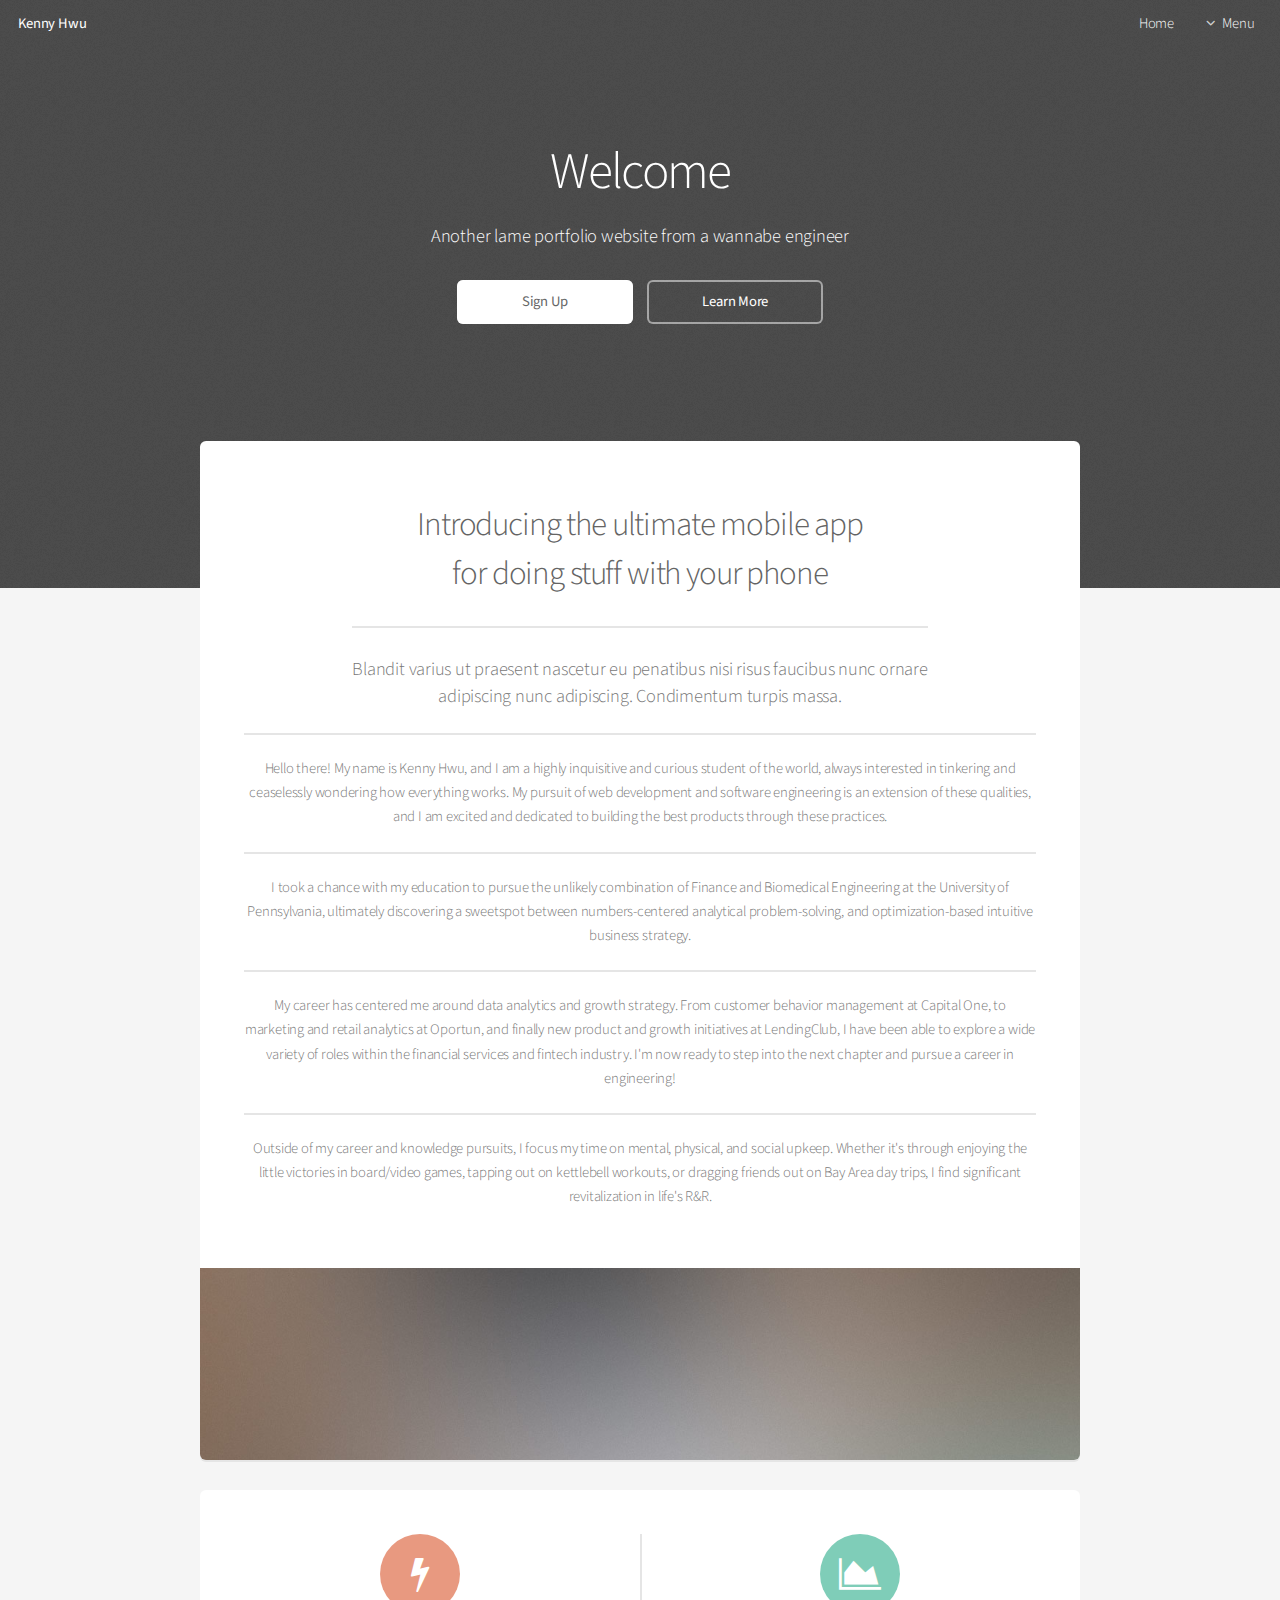
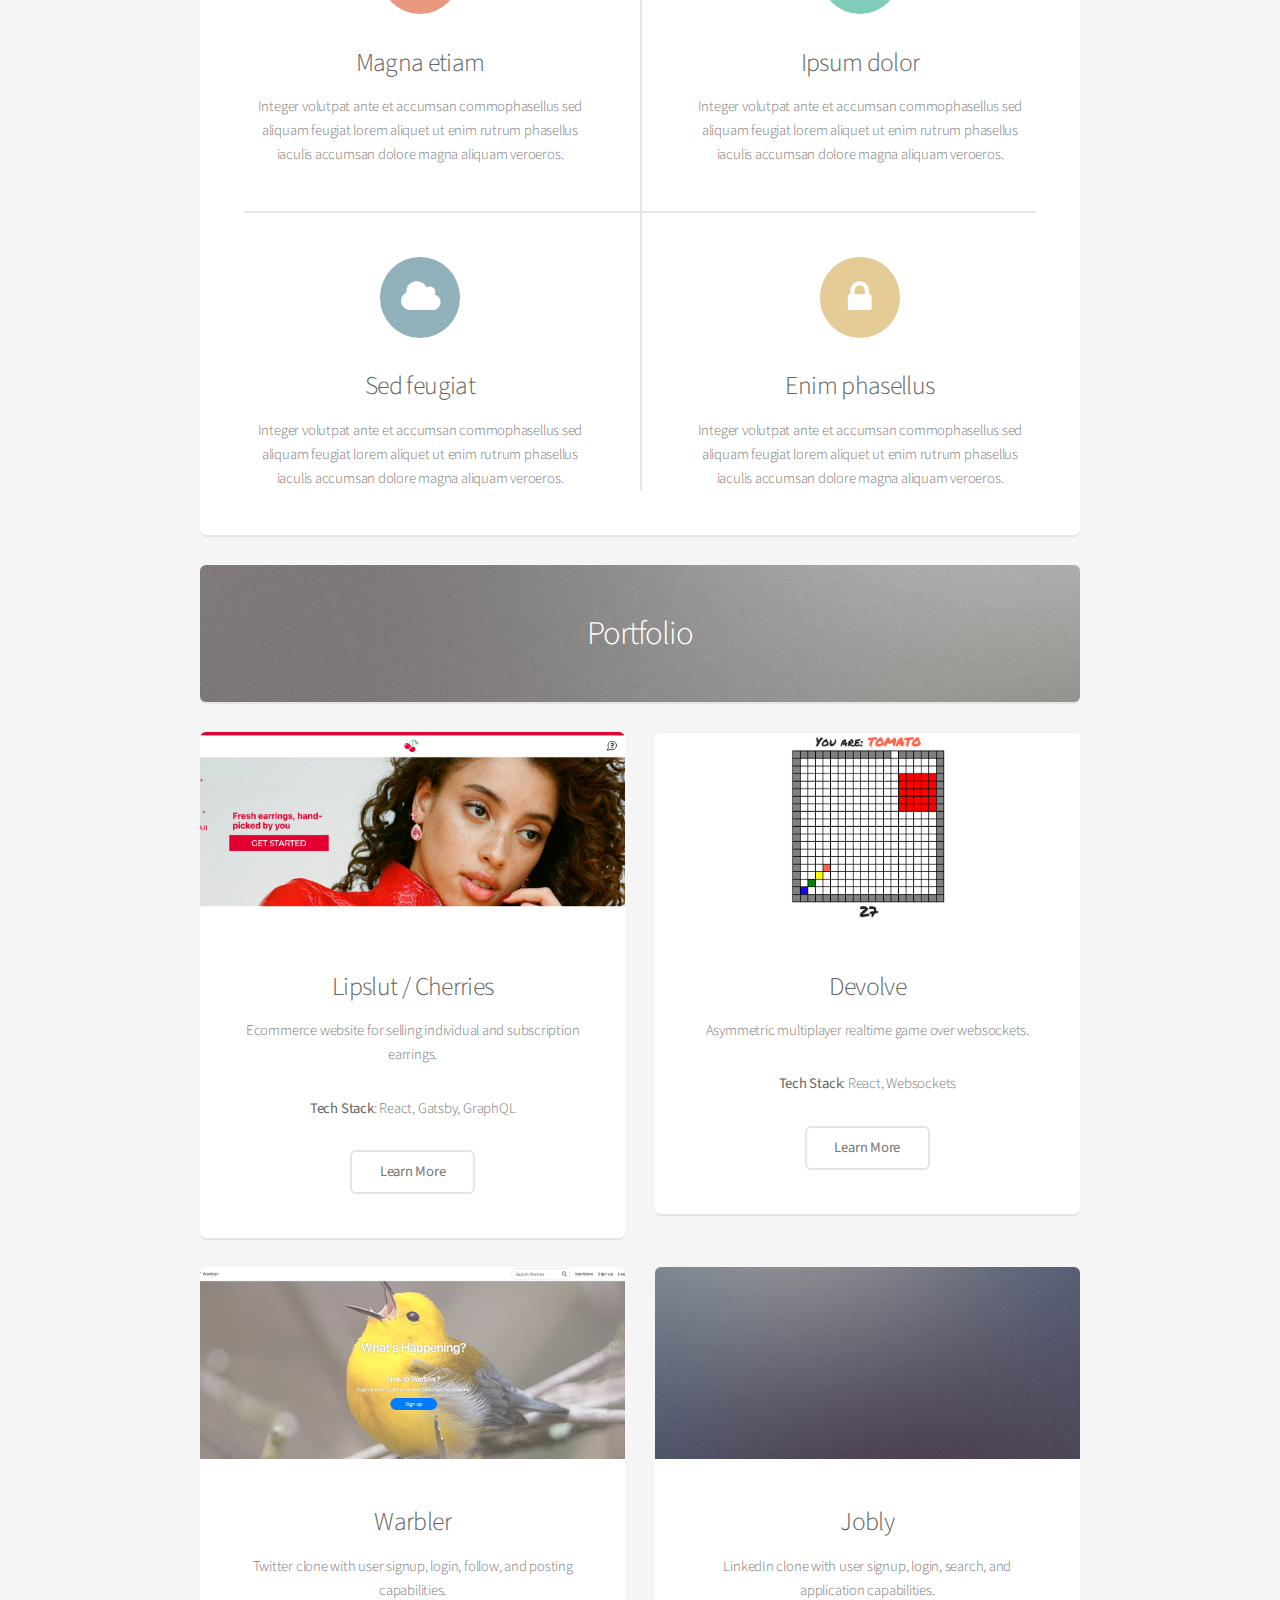
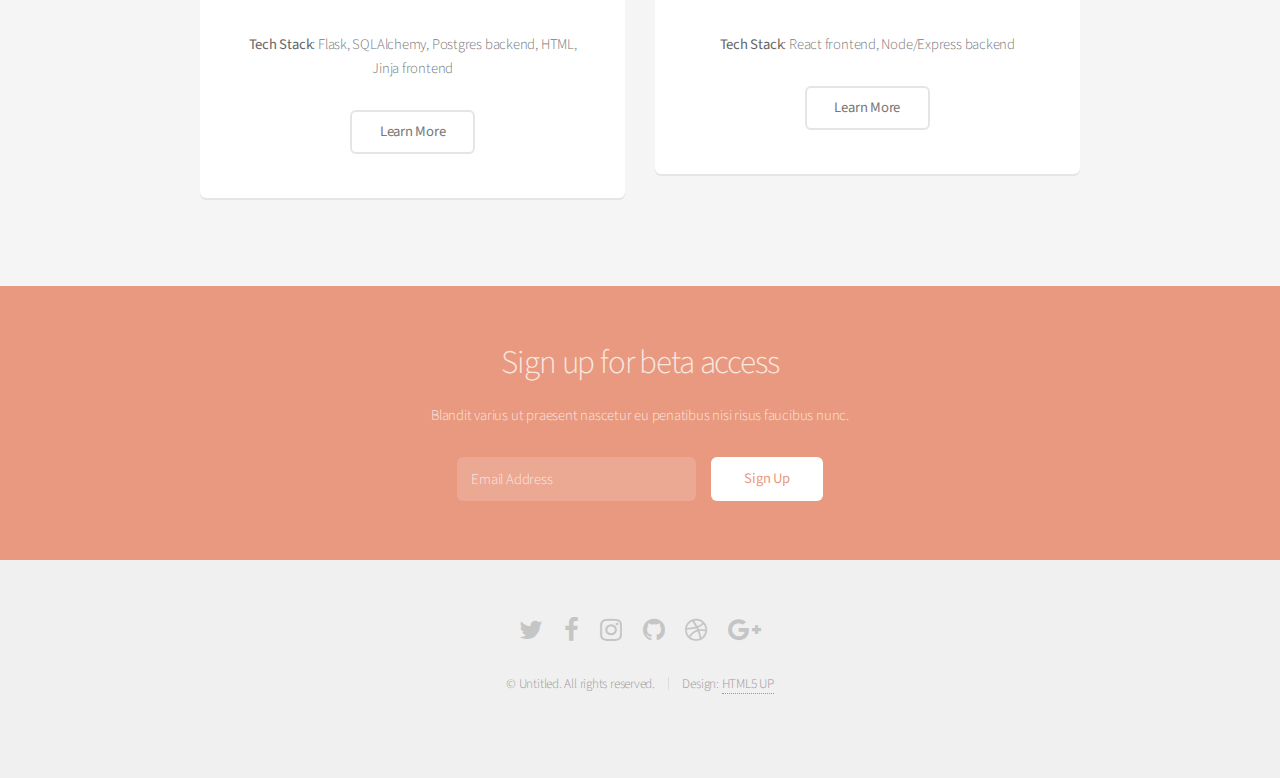
==== index.html @ 56a97ae8 "added front-page portfolio sections" ====
<!DOCTYPE HTML>
<!--
	Alpha by HTML5 UP
	html5up.net | @ajlkn
	Free for personal and commercial use under the CCA 3.0 license (html5up.net/license)
-->
<html>
	<head>
		<title>Kenny Hwu</title>
		<meta charset="utf-8" />
		<meta name="viewport" content="width=device-width, initial-scale=1, user-scalable=no" />
		<link rel="stylesheet" href="assets/css/main.css" />
	</head>
	<body class="landing is-preload">
		<div id="page-wrapper">

			<!-- Header -->
				<header id="header" class="alt">
					<h1><a href="index.html">Kenny Hwu</a> </h1>
					<nav id="nav">
						<ul>
							<li><a href="index.html">Home</a></li>
							<li>
								<a href="#" class="icon fa-angle-down">Menu</a>
								<ul>
									<li><a href="generic.html">Generic</a></li>
									<li><a href="elements.html">Elements</a></li>
									<li>
										<a href="#portfolio">Portfolio +</a>
										<ul>
											<li><a href="cherries.html">Lipslut/Cherries</a></li>
											<li><a href="devolve.html">Devolve</a></li>
											<li><a href="warbler.html">Warbler</a></li>
											<li><a href="jobly.html">Jobly</a></li>
											<li><a href="microblog.html">Microblog</a></li>
										</ul>
									</li>
									<li><a href="contact.html">Contact</a></li>

								</ul>
							</li>
							<!-- <li><a href="#" class="button">Sign Up</a></li> -->
						</ul>
					</nav>
				</header>

			<!-- Banner -->
				<section id="banner">
					<h2>Welcome</h2>
					<!-- <div class="container"><span class="image featured">	<img class="" src="images/kenny_profile.jpg" alt="kenny_profile"></span></div> -->
					<p>Another lame portfolio website from a wannabe engineer</p>
					<ul class="actions special">
						<li><a href="#" class="button primary">Sign Up</a></li>
						<li><a href="#" class="button">Learn More</a></li>
					</ul>
				</section>

			<!-- Main -->
				<section id="main" class="container">

					<section class="box special">
						<header class="major">
							<h2>Introducing the ultimate mobile app
							<br />
							for doing stuff with your phone</h2>
							<p>Blandit varius ut praesent nascetur eu penatibus nisi risus faucibus nunc ornare<br />
							adipiscing nunc adipiscing. Condimentum turpis massa.</p>   
							<p>
								Hello there!  My name is Kenny Hwu, and I am a highly inquisitive and curious student of the world, always interested in tinkering and ceaselessly wondering how everything works.  My pursuit of web development and software engineering is an extension of these qualities, and I am excited and dedicated to building the best products through these practices.
							</p>
							<p>
								I took a chance with my education to pursue the unlikely combination of Finance and Biomedical Engineering at the University of Pennsylvania, ultimately discovering a sweetspot between numbers-centered analytical problem-solving, and optimization-based intuitive business strategy.
							</p>
							<p>
								My career has centered me around data analytics and growth strategy. From customer behavior management at Capital One, to marketing and retail analytics at Oportun, and finally new product and growth initiatives at LendingClub, I have been able to explore a wide variety of roles within the financial services and fintech industry.  I'm now ready to step into the next chapter and pursue a career in engineering!
							</p>
							<p>
								Outside of my career and knowledge pursuits, I focus my time on mental, physical, and social upkeep.  Whether it's through enjoying the little victories in board/video games, tapping out on kettlebell workouts, or dragging friends out on Bay Area day trips, I find significant revitalization in life's R&R.
							</p>
						</header>
						<span class="image featured"><img src="images/pic01.jpg" alt="" /></span>
					</section>

					<section class="box special features">
						<div class="features-row">
							<section>
								<span class="icon major fa-bolt accent2"></span>
								<h3>Magna etiam</h3>
								<p>Integer volutpat ante et accumsan commophasellus sed aliquam feugiat lorem aliquet ut enim rutrum phasellus iaculis accumsan dolore magna aliquam veroeros.</p>
							</section>
							<section>
								<span class="icon major fa-area-chart accent3"></span>
								<h3>Ipsum dolor</h3>
								<p>Integer volutpat ante et accumsan commophasellus sed aliquam feugiat lorem aliquet ut enim rutrum phasellus iaculis accumsan dolore magna aliquam veroeros.</p>
							</section>
						</div>
						<div class="features-row">
							<section>
								<span class="icon major fa-cloud accent4"></span>
								<h3>Sed feugiat</h3>
								<p>Integer volutpat ante et accumsan commophasellus sed aliquam feugiat lorem aliquet ut enim rutrum phasellus iaculis accumsan dolore magna aliquam veroeros.</p>
							</section>
							<section>
								<span class="icon major fa-lock accent5"></span>
								<h3>Enim phasellus</h3>
								<p>Integer volutpat ante et accumsan commophasellus sed aliquam feugiat lorem aliquet ut enim rutrum phasellus iaculis accumsan dolore magna aliquam veroeros.</p>
							</section>
						</div>
					</section>
					<!-- Portfolio -->
					<section id="portfolio" class="box special" ><h2>Portfolio</h2>
							</section>
					<div class="row">
						<div class="col-6 col-12-narrower">

							<section class="box special">
								<span class="image featured"><img src="images/cherries01.png" alt="" /></span>
								<h3>Lipslut / Cherries</h3>
								<p>Ecommerce website for selling individual and subscription earrings.</p>
								<p><b>Tech Stack</b>: React, Gatsby, GraphQL</p>
								<ul class="actions special">
									<li><a href="#" class="button alt">Learn More</a></li>
								</ul>
							</section>

						</div>
						<div class="col-6 col-12-narrower">

							<section class="box special">
								<span class="image featured"><img src="images/devolve01a.png" alt="" /></span>
								<h3>Devolve</h3>
								<p>Asymmetric multiplayer realtime game over websockets.  </p>
								<p><b>Tech Stack</b>: React, Websockets</p>
								<ul class="actions special">
									<li><a href="#" class="button alt">Learn More</a></li>
								</ul>
							</section>

						</div>
					</div>

					<div class="row">
						<div class="col-6 col-12-narrower">

							<section class="box special">
								<span class="image featured"><img src="images/warbler03.png" alt="" /></span>
								<h3>Warbler</h3>
								<p>Twitter clone with user signup, login, follow, and posting capabilities.</p>
								<p><b>Tech Stack</b>: Flask, SQLAlchemy, Postgres backend, HTML, Jinja frontend</p>
								<ul class="actions special">
									<li><a href="#" class="button alt">Learn More</a></li>
								</ul>
							</section>

						</div>
						<div class="col-6 col-12-narrower">

							<section class="box special">
								<span class="image featured"><img src="images/pic03.jpg" alt="" /></span>
								<h3>Jobly</h3>
								<p>LinkedIn clone with user signup, login, search, and application capabilities.</p>
								<p><b>Tech Stack</b>: React frontend, Node/Express backend</p>
								<ul class="actions special">
									<li><a href="#" class="button alt">Learn More</a></li>
								</ul>
							</section>

						</div>
					</div>


				</section>

			<!-- CTA -->
				<section id="cta">

					<h2>Sign up for beta access</h2>
					<p>Blandit varius ut praesent nascetur eu penatibus nisi risus faucibus nunc.</p>

					<form>
						<div class="row gtr-50 gtr-uniform">
							<div class="col-8 col-12-mobilep">
								<input type="email" name="email" id="email" placeholder="Email Address" />
							</div>
							<div class="col-4 col-12-mobilep">
								<input type="submit" value="Sign Up" class="fit" />
							</div>
						</div>
					</form>

				</section>

			<!-- Footer -->
				<footer id="footer">
					<ul class="icons">
						<li><a href="#" class="icon fa-twitter"><span class="label">Twitter</span></a></li>
						<li><a href="#" class="icon fa-facebook"><span class="label">Facebook</span></a></li>
						<li><a href="#" class="icon fa-instagram"><span class="label">Instagram</span></a></li>
						<li><a href="#" class="icon fa-github"><span class="label">Github</span></a></li>
						<li><a href="#" class="icon fa-dribbble"><span class="label">Dribbble</span></a></li>
						<li><a href="#" class="icon fa-google-plus"><span class="label">Google+</span></a></li>
					</ul>
					<ul class="copyright">
						<li>&copy; Untitled. All rights reserved.</li><li>Design: <a href="http://html5up.net">HTML5 UP</a></li>
					</ul>
				</footer>

		</div>

		<!-- Scripts -->
			<script src="assets/js/jquery.min.js"></script>
			<script src="assets/js/jquery.dropotron.min.js"></script>
			<script src="assets/js/jquery.scrollex.min.js"></script>
			<script src="assets/js/browser.min.js"></script>
			<script src="assets/js/breakpoints.min.js"></script>
			<script src="assets/js/util.js"></script>
			<script src="assets/js/main.js"></script>

	</body>
</html>
---- assets/css/main.css ----
@import url('font-awesome.min.css');
@import url('https://fonts.googleapis.com/css?family=Source+Sans+Pro:300,400,300italic,400italic');

/*
	Alpha by HTML5 UP
	html5up.net | @ajlkn
	Free for personal and commercial use under the CCA 3.0 license (html5up.net/license)
*/

/* Reset */

/* Based on meyerweb.com/eric/tools/css/reset (v2.0 | 20110126 | License: public domain) */

html,
body,
div,
span,
applet,
object,
iframe,
h1,
h2,
h3,
h4,
h5,
h6,
p,
blockquote,
pre,
a,
abbr,
acronym,
address,
big,
cite,
code,
del,
dfn,
em,
img,
ins,
kbd,
q,
s,
samp,
small,
strike,
strong,
sub,
sup,
tt,
var,
b,
u,
i,
center,
dl,
dt,
dd,
ol,
ul,
li,
fieldset,
form,
label,
legend,
table,
caption,
tbody,
tfoot,
thead,
tr,
th,
td,
article,
aside,
canvas,
details,
embed,
figure,
figcaption,
footer,
header,
hgroup,
menu,
nav,
output,
ruby,
section,
summary,
time,
mark,
audio,
video {
  margin: 0;
  padding: 0;
  border: 0;
  font-size: 100%;
  font: inherit;
  vertical-align: baseline;
}

article,
aside,
details,
figcaption,
figure,
footer,
header,
hgroup,
menu,
nav,
section {
  display: block;
}

body {
  line-height: 1;
}

ol,
ul {
  list-style: none;
}

blockquote,
q {
  quotes: none;
}

blockquote:before,
blockquote:after,
q:before,
q:after {
  content: '';
  content: none;
}

table {
  border-collapse: collapse;
  border-spacing: 0;
}

body {
  -webkit-text-size-adjust: none;
}

mark {
  background-color: transparent;
  color: inherit;
}

input::-moz-focus-inner {
  border: 0;
  padding: 0;
}

input,
select,
textarea {
  -moz-appearance: none;
  -webkit-appearance: none;
  -ms-appearance: none;
  appearance: none;
}

/* Basic */

@-ms-viewport {
  width: device-width;
}

body {
  -ms-overflow-style: scrollbar;
}

@media screen and (max-width: 480px) {
  html,
  body {
    min-width: 320px;
  }
}

html {
  box-sizing: border-box;
}

*,
*:before,
*:after {
  box-sizing: inherit;
}

body {
  background: #f5f5f5;
}

body,
input,
select,
textarea {
  color: #777;
  font-family: 'Source Sans Pro', sans-serif;
  font-size: 16pt;
  font-weight: 300;
  line-height: 1.65em;
  letter-spacing: -0.015em;
}

a {
  -moz-transition: color 0.2s ease-in-out, border-bottom-color 0.2s ease-in-out;
  -webkit-transition: color 0.2s ease-in-out,
    border-bottom-color 0.2s ease-in-out;
  -ms-transition: color 0.2s ease-in-out, border-bottom-color 0.2s ease-in-out;
  transition: color 0.2s ease-in-out, border-bottom-color 0.2s ease-in-out;
  border-bottom: dotted 1px;
  color: #e89980;
  text-decoration: none;
}

a:hover {
  border-bottom-color: transparent;
}

strong,
b {
  color: #646464;
  font-weight: 400;
}

em,
i {
  font-style: italic;
}

p {
  margin: 0 0 2em 0;
}

h1,
h2,
h3,
h4,
h5,
h6 {
  color: #646464;
  font-weight: 300;
  line-height: 1em;
  margin: 0 0 0.5em 0;
}

h1 a,
h2 a,
h3 a,
h4 a,
h5 a,
h6 a {
  color: inherit;
  text-decoration: none;
}

h2 {
  font-size: 2.25em;
  line-height: 1.5em;
  letter-spacing: -0.035em;
}

h3 {
  font-size: 1.75em;
  line-height: 1.5em;
  letter-spacing: -0.025em;
}

h4 {
  font-size: 1.1em;
  line-height: 1.5em;
  letter-spacing: 0;
}

h5 {
  font-size: 0.9em;
  line-height: 1.5em;
  letter-spacing: 0;
}

h6 {
  font-size: 0.7em;
  line-height: 1.5em;
  letter-spacing: 0;
}

sub {
  font-size: 0.8em;
  position: relative;
  top: 0.5em;
}

sup {
  font-size: 0.8em;
  position: relative;
  top: -0.5em;
}

hr {
  border: 0;
  border-bottom: solid 2px #e5e5e5;
  margin: 2em 0;
}

hr.major {
  margin: 3em 0;
}

blockquote {
  border-left: solid 4px #e5e5e5;
  font-style: italic;
  margin: 0 0 2em 0;
  padding: 0.5em 0 0.5em 2em;
}

pre {
  -webkit-overflow-scrolling: touch;
  background: #f8f8f8;
  border-radius: 6px;
  border: solid 1px #e5e5e5;
  font-family: monospace;
  font-size: 0.9em;
  line-height: 1.75em;
  margin: 0 0 2em 0;
  overflow-x: auto;
  padding: 1em 1.5em;
}

code {
  background: #f8f8f8;
  border-radius: 6px;
  border: solid 1px #e5e5e5;
  font-family: monospace;
  font-size: 0.9em;
  margin: 0 0.25em;
  padding: 0.25em 0.65em;
}

.align-left {
  text-align: left;
}

.align-center {
  text-align: center;
}

.align-right {
  text-align: right;
}

/* Row */

.row {
  display: flex;
  flex-wrap: wrap;
  box-sizing: border-box;
  align-items: stretch;
}

.row > * {
  box-sizing: border-box;
}

.row.gtr-uniform > * > :last-child {
  margin-bottom: 0;
}

.row.aln-left {
  justify-content: flex-start;
}

.row.aln-center {
  justify-content: center;
}

.row.aln-right {
  justify-content: flex-end;
}

.row.aln-top {
  align-items: flex-start;
}

.row.aln-middle {
  align-items: center;
}

.row.aln-bottom {
  align-items: flex-end;
}

.row > .imp {
  order: -1;
}

.row > .col-1 {
  width: 8.3333333333%;
}

.row > .off-1 {
  margin-left: 8.3333333333%;
}

.row > .col-2 {
  width: 16.6666666667%;
}

.row > .off-2 {
  margin-left: 16.6666666667%;
}

.row > .col-3 {
  width: 25%;
}

.row > .off-3 {
  margin-left: 25%;
}

.row > .col-4 {
  width: 33.3333333333%;
}

.row > .off-4 {
  margin-left: 33.3333333333%;
}

.row > .col-5 {
  width: 41.6666666667%;
}

.row > .off-5 {
  margin-left: 41.6666666667%;
}

.row > .col-6 {
  width: 50%;
}

.row > .off-6 {
  margin-left: 50%;
}

.row > .col-7 {
  width: 58.3333333333%;
}

.row > .off-7 {
  margin-left: 58.3333333333%;
}

.row > .col-8 {
  width: 66.6666666667%;
}

.row > .off-8 {
  margin-left: 66.6666666667%;
}

.row > .col-9 {
  width: 75%;
}

.row > .off-9 {
  margin-left: 75%;
}

.row > .col-10 {
  width: 83.3333333333%;
}

.row > .off-10 {
  margin-left: 83.3333333333%;
}

.row > .col-11 {
  width: 91.6666666667%;
}

.row > .off-11 {
  margin-left: 91.6666666667%;
}

.row > .col-12 {
  width: 100%;
}

.row > .off-12 {
  margin-left: 100%;
}

.row.gtr-0 {
  margin-top: 0;
  margin-left: 0em;
}

.row.gtr-0 > * {
  padding: 0 0 0 0em;
}

.row.gtr-0.gtr-uniform {
  margin-top: 0em;
}

.row.gtr-0.gtr-uniform > * {
  padding-top: 0em;
}

.row.gtr-25 {
  margin-top: 0;
  margin-left: -0.5em;
}

.row.gtr-25 > * {
  padding: 0 0 0 0.5em;
}

.row.gtr-25.gtr-uniform {
  margin-top: -0.5em;
}

.row.gtr-25.gtr-uniform > * {
  padding-top: 0.5em;
}

.row.gtr-50 {
  margin-top: 0;
  margin-left: -1em;
}

.row.gtr-50 > * {
  padding: 0 0 0 1em;
}

.row.gtr-50.gtr-uniform {
  margin-top: -1em;
}

.row.gtr-50.gtr-uniform > * {
  padding-top: 1em;
}

.row {
  margin-top: 0;
  margin-left: -2em;
}

.row > * {
  padding: 0 0 0 2em;
}

.row.gtr-uniform {
  margin-top: -2em;
}

.row.gtr-uniform > * {
  padding-top: 2em;
}

.row.gtr-150 {
  margin-top: 0;
  margin-left: -3em;
}

.row.gtr-150 > * {
  padding: 0 0 0 3em;
}

.row.gtr-150.gtr-uniform {
  margin-top: -3em;
}

.row.gtr-150.gtr-uniform > * {
  padding-top: 3em;
}

.row.gtr-200 {
  margin-top: 0;
  margin-left: -4em;
}

.row.gtr-200 > * {
  padding: 0 0 0 4em;
}

.row.gtr-200.gtr-uniform {
  margin-top: -4em;
}

.row.gtr-200.gtr-uniform > * {
  padding-top: 4em;
}

@media screen and (max-width: 1680px) {
  .row {
    display: flex;
    flex-wrap: wrap;
    box-sizing: border-box;
    align-items: stretch;
  }

  .row > * {
    box-sizing: border-box;
  }

  .row.gtr-uniform > * > :last-child {
    margin-bottom: 0;
  }

  .row.aln-left {
    justify-content: flex-start;
  }

  .row.aln-center {
    justify-content: center;
  }

  .row.aln-right {
    justify-content: flex-end;
  }

  .row.aln-top {
    align-items: flex-start;
  }

  .row.aln-middle {
    align-items: center;
  }

  .row.aln-bottom {
    align-items: flex-end;
  }

  .row > .imp-wide {
    order: -1;
  }

  .row > .col-1-wide {
    width: 8.3333333333%;
  }

  .row > .off-1-wide {
    margin-left: 8.3333333333%;
  }

  .row > .col-2-wide {
    width: 16.6666666667%;
  }

  .row > .off-2-wide {
    margin-left: 16.6666666667%;
  }

  .row > .col-3-wide {
    width: 25%;
  }

  .row > .off-3-wide {
    margin-left: 25%;
  }

  .row > .col-4-wide {
    width: 33.3333333333%;
  }

  .row > .off-4-wide {
    margin-left: 33.3333333333%;
  }

  .row > .col-5-wide {
    width: 41.6666666667%;
  }

  .row > .off-5-wide {
    margin-left: 41.6666666667%;
  }

  .row > .col-6-wide {
    width: 50%;
  }

  .row > .off-6-wide {
    margin-left: 50%;
  }

  .row > .col-7-wide {
    width: 58.3333333333%;
  }

  .row > .off-7-wide {
    margin-left: 58.3333333333%;
  }

  .row > .col-8-wide {
    width: 66.6666666667%;
  }

  .row > .off-8-wide {
    margin-left: 66.6666666667%;
  }

  .row > .col-9-wide {
    width: 75%;
  }

  .row > .off-9-wide {
    margin-left: 75%;
  }

  .row > .col-10-wide {
    width: 83.3333333333%;
  }

  .row > .off-10-wide {
    margin-left: 83.3333333333%;
  }

  .row > .col-11-wide {
    width: 91.6666666667%;
  }

  .row > .off-11-wide {
    margin-left: 91.6666666667%;
  }

  .row > .col-12-wide {
    width: 100%;
  }

  .row > .off-12-wide {
    margin-left: 100%;
  }

  .row.gtr-0 {
    margin-top: 0;
    margin-left: 0em;
  }

  .row.gtr-0 > * {
    padding: 0 0 0 0em;
  }

  .row.gtr-0.gtr-uniform {
    margin-top: 0em;
  }

  .row.gtr-0.gtr-uniform > * {
    padding-top: 0em;
  }

  .row.gtr-25 {
    margin-top: 0;
    margin-left: -0.5em;
  }

  .row.gtr-25 > * {
    padding: 0 0 0 0.5em;
  }

  .row.gtr-25.gtr-uniform {
    margin-top: -0.5em;
  }

  .row.gtr-25.gtr-uniform > * {
    padding-top: 0.5em;
  }

  .row.gtr-50 {
    margin-top: 0;
    margin-left: -1em;
  }

  .row.gtr-50 > * {
    padding: 0 0 0 1em;
  }

  .row.gtr-50.gtr-uniform {
    margin-top: -1em;
  }

  .row.gtr-50.gtr-uniform > * {
    padding-top: 1em;
  }

  .row {
    margin-top: 0;
    margin-left: -2em;
  }

  .row > * {
    padding: 0 0 0 2em;
  }

  .row.gtr-uniform {
    margin-top: -2em;
  }

  .row.gtr-uniform > * {
    padding-top: 2em;
  }

  .row.gtr-150 {
    margin-top: 0;
    margin-left: -3em;
  }

  .row.gtr-150 > * {
    padding: 0 0 0 3em;
  }

  .row.gtr-150.gtr-uniform {
    margin-top: -3em;
  }

  .row.gtr-150.gtr-uniform > * {
    padding-top: 3em;
  }

  .row.gtr-200 {
    margin-top: 0;
    margin-left: -4em;
  }

  .row.gtr-200 > * {
    padding: 0 0 0 4em;
  }

  .row.gtr-200.gtr-uniform {
    margin-top: -4em;
  }

  .row.gtr-200.gtr-uniform > * {
    padding-top: 4em;
  }
}

@media screen and (max-width: 1280px) {
  .row {
    display: flex;
    flex-wrap: wrap;
    box-sizing: border-box;
    align-items: stretch;
  }

  .row > * {
    box-sizing: border-box;
  }

  .row.gtr-uniform > * > :last-child {
    margin-bottom: 0;
  }

  .row.aln-left {
    justify-content: flex-start;
  }

  .row.aln-center {
    justify-content: center;
  }

  .row.aln-right {
    justify-content: flex-end;
  }

  .row.aln-top {
    align-items: flex-start;
  }

  .row.aln-middle {
    align-items: center;
  }

  .row.aln-bottom {
    align-items: flex-end;
  }

  .row > .imp-normal {
    order: -1;
  }

  .row > .col-1-normal {
    width: 8.3333333333%;
  }

  .row > .off-1-normal {
    margin-left: 8.3333333333%;
  }

  .row > .col-2-normal {
    width: 16.6666666667%;
  }

  .row > .off-2-normal {
    margin-left: 16.6666666667%;
  }

  .row > .col-3-normal {
    width: 25%;
  }

  .row > .off-3-normal {
    margin-left: 25%;
  }

  .row > .col-4-normal {
    width: 33.3333333333%;
  }

  .row > .off-4-normal {
    margin-left: 33.3333333333%;
  }

  .row > .col-5-normal {
    width: 41.6666666667%;
  }

  .row > .off-5-normal {
    margin-left: 41.6666666667%;
  }

  .row > .col-6-normal {
    width: 50%;
  }

  .row > .off-6-normal {
    margin-left: 50%;
  }

  .row > .col-7-normal {
    width: 58.3333333333%;
  }

  .row > .off-7-normal {
    margin-left: 58.3333333333%;
  }

  .row > .col-8-normal {
    width: 66.6666666667%;
  }

  .row > .off-8-normal {
    margin-left: 66.6666666667%;
  }

  .row > .col-9-normal {
    width: 75%;
  }

  .row > .off-9-normal {
    margin-left: 75%;
  }

  .row > .col-10-normal {
    width: 83.3333333333%;
  }

  .row > .off-10-normal {
    margin-left: 83.3333333333%;
  }

  .row > .col-11-normal {
    width: 91.6666666667%;
  }

  .row > .off-11-normal {
    margin-left: 91.6666666667%;
  }

  .row > .col-12-normal {
    width: 100%;
  }

  .row > .off-12-normal {
    margin-left: 100%;
  }

  .row.gtr-0 {
    margin-top: 0;
    margin-left: 0em;
  }

  .row.gtr-0 > * {
    padding: 0 0 0 0em;
  }

  .row.gtr-0.gtr-uniform {
    margin-top: 0em;
  }

  .row.gtr-0.gtr-uniform > * {
    padding-top: 0em;
  }

  .row.gtr-25 {
    margin-top: 0;
    margin-left: -0.5em;
  }

  .row.gtr-25 > * {
    padding: 0 0 0 0.5em;
  }

  .row.gtr-25.gtr-uniform {
    margin-top: -0.5em;
  }

  .row.gtr-25.gtr-uniform > * {
    padding-top: 0.5em;
  }

  .row.gtr-50 {
    margin-top: 0;
    margin-left: -1em;
  }

  .row.gtr-50 > * {
    padding: 0 0 0 1em;
  }

  .row.gtr-50.gtr-uniform {
    margin-top: -1em;
  }

  .row.gtr-50.gtr-uniform > * {
    padding-top: 1em;
  }

  .row {
    margin-top: 0;
    margin-left: -2em;
  }

  .row > * {
    padding: 0 0 0 2em;
  }

  .row.gtr-uniform {
    margin-top: -2em;
  }

  .row.gtr-uniform > * {
    padding-top: 2em;
  }

  .row.gtr-150 {
    margin-top: 0;
    margin-left: -3em;
  }

  .row.gtr-150 > * {
    padding: 0 0 0 3em;
  }

  .row.gtr-150.gtr-uniform {
    margin-top: -3em;
  }

  .row.gtr-150.gtr-uniform > * {
    padding-top: 3em;
  }

  .row.gtr-200 {
    margin-top: 0;
    margin-left: -4em;
  }

  .row.gtr-200 > * {
    padding: 0 0 0 4em;
  }

  .row.gtr-200.gtr-uniform {
    margin-top: -4em;
  }

  .row.gtr-200.gtr-uniform > * {
    padding-top: 4em;
  }
}

@media screen and (max-width: 980px) {
  .row {
    display: flex;
    flex-wrap: wrap;
    box-sizing: border-box;
    align-items: stretch;
  }

  .row > * {
    box-sizing: border-box;
  }

  .row.gtr-uniform > * > :last-child {
    margin-bottom: 0;
  }

  .row.aln-left {
    justify-content: flex-start;
  }

  .row.aln-center {
    justify-content: center;
  }

  .row.aln-right {
    justify-content: flex-end;
  }

  .row.aln-top {
    align-items: flex-start;
  }

  .row.aln-middle {
    align-items: center;
  }

  .row.aln-bottom {
    align-items: flex-end;
  }

  .row > .imp-narrow {
    order: -1;
  }

  .row > .col-1-narrow {
    width: 8.3333333333%;
  }

  .row > .off-1-narrow {
    margin-left: 8.3333333333%;
  }

  .row > .col-2-narrow {
    width: 16.6666666667%;
  }

  .row > .off-2-narrow {
    margin-left: 16.6666666667%;
  }

  .row > .col-3-narrow {
    width: 25%;
  }

  .row > .off-3-narrow {
    margin-left: 25%;
  }

  .row > .col-4-narrow {
    width: 33.3333333333%;
  }

  .row > .off-4-narrow {
    margin-left: 33.3333333333%;
  }

  .row > .col-5-narrow {
    width: 41.6666666667%;
  }

  .row > .off-5-narrow {
    margin-left: 41.6666666667%;
  }

  .row > .col-6-narrow {
    width: 50%;
  }

  .row > .off-6-narrow {
    margin-left: 50%;
  }

  .row > .col-7-narrow {
    width: 58.3333333333%;
  }

  .row > .off-7-narrow {
    margin-left: 58.3333333333%;
  }

  .row > .col-8-narrow {
    width: 66.6666666667%;
  }

  .row > .off-8-narrow {
    margin-left: 66.6666666667%;
  }

  .row > .col-9-narrow {
    width: 75%;
  }

  .row > .off-9-narrow {
    margin-left: 75%;
  }

  .row > .col-10-narrow {
    width: 83.3333333333%;
  }

  .row > .off-10-narrow {
    margin-left: 83.3333333333%;
  }

  .row > .col-11-narrow {
    width: 91.6666666667%;
  }

  .row > .off-11-narrow {
    margin-left: 91.6666666667%;
  }

  .row > .col-12-narrow {
    width: 100%;
  }

  .row > .off-12-narrow {
    margin-left: 100%;
  }

  .row.gtr-0 {
    margin-top: 0;
    margin-left: 0em;
  }

  .row.gtr-0 > * {
    padding: 0 0 0 0em;
  }

  .row.gtr-0.gtr-uniform {
    margin-top: 0em;
  }

  .row.gtr-0.gtr-uniform > * {
    padding-top: 0em;
  }

  .row.gtr-25 {
    margin-top: 0;
    margin-left: -0.5em;
  }

  .row.gtr-25 > * {
    padding: 0 0 0 0.5em;
  }

  .row.gtr-25.gtr-uniform {
    margin-top: -0.5em;
  }

  .row.gtr-25.gtr-uniform > * {
    padding-top: 0.5em;
  }

  .row.gtr-50 {
    margin-top: 0;
    margin-left: -1em;
  }

  .row.gtr-50 > * {
    padding: 0 0 0 1em;
  }

  .row.gtr-50.gtr-uniform {
    margin-top: -1em;
  }

  .row.gtr-50.gtr-uniform > * {
    padding-top: 1em;
  }

  .row {
    margin-top: 0;
    margin-left: -2em;
  }

  .row > * {
    padding: 0 0 0 2em;
  }

  .row.gtr-uniform {
    margin-top: -2em;
  }

  .row.gtr-uniform > * {
    padding-top: 2em;
  }

  .row.gtr-150 {
    margin-top: 0;
    margin-left: -3em;
  }

  .row.gtr-150 > * {
    padding: 0 0 0 3em;
  }

  .row.gtr-150.gtr-uniform {
    margin-top: -3em;
  }

  .row.gtr-150.gtr-uniform > * {
    padding-top: 3em;
  }

  .row.gtr-200 {
    margin-top: 0;
    margin-left: -4em;
  }

  .row.gtr-200 > * {
    padding: 0 0 0 4em;
  }

  .row.gtr-200.gtr-uniform {
    margin-top: -4em;
  }

  .row.gtr-200.gtr-uniform > * {
    padding-top: 4em;
  }
}

@media screen and (max-width: 840px) {
  .row {
    display: flex;
    flex-wrap: wrap;
    box-sizing: border-box;
    align-items: stretch;
  }

  .row > * {
    box-sizing: border-box;
  }

  .row.gtr-uniform > * > :last-child {
    margin-bottom: 0;
  }

  .row.aln-left {
    justify-content: flex-start;
  }

  .row.aln-center {
    justify-content: center;
  }

  .row.aln-right {
    justify-content: flex-end;
  }

  .row.aln-top {
    align-items: flex-start;
  }

  .row.aln-middle {
    align-items: center;
  }

  .row.aln-bottom {
    align-items: flex-end;
  }

  .row > .imp-narrower {
    order: -1;
  }

  .row > .col-1-narrower {
    width: 8.3333333333%;
  }

  .row > .off-1-narrower {
    margin-left: 8.3333333333%;
  }

  .row > .col-2-narrower {
    width: 16.6666666667%;
  }

  .row > .off-2-narrower {
    margin-left: 16.6666666667%;
  }

  .row > .col-3-narrower {
    width: 25%;
  }

  .row > .off-3-narrower {
    margin-left: 25%;
  }

  .row > .col-4-narrower {
    width: 33.3333333333%;
  }

  .row > .off-4-narrower {
    margin-left: 33.3333333333%;
  }

  .row > .col-5-narrower {
    width: 41.6666666667%;
  }

  .row > .off-5-narrower {
    margin-left: 41.6666666667%;
  }

  .row > .col-6-narrower {
    width: 50%;
  }

  .row > .off-6-narrower {
    margin-left: 50%;
  }

  .row > .col-7-narrower {
    width: 58.3333333333%;
  }

  .row > .off-7-narrower {
    margin-left: 58.3333333333%;
  }

  .row > .col-8-narrower {
    width: 66.6666666667%;
  }

  .row > .off-8-narrower {
    margin-left: 66.6666666667%;
  }

  .row > .col-9-narrower {
    width: 75%;
  }

  .row > .off-9-narrower {
    margin-left: 75%;
  }

  .row > .col-10-narrower {
    width: 83.3333333333%;
  }

  .row > .off-10-narrower {
    margin-left: 83.3333333333%;
  }

  .row > .col-11-narrower {
    width: 91.6666666667%;
  }

  .row > .off-11-narrower {
    margin-left: 91.6666666667%;
  }

  .row > .col-12-narrower {
    width: 100%;
  }

  .row > .off-12-narrower {
    margin-left: 100%;
  }

  .row.gtr-0 {
    margin-top: 0;
    margin-left: 0em;
  }

  .row.gtr-0 > * {
    padding: 0 0 0 0em;
  }

  .row.gtr-0.gtr-uniform {
    margin-top: 0em;
  }

  .row.gtr-0.gtr-uniform > * {
    padding-top: 0em;
  }

  .row.gtr-25 {
    margin-top: 0;
    margin-left: -0.5em;
  }

  .row.gtr-25 > * {
    padding: 0 0 0 0.5em;
  }

  .row.gtr-25.gtr-uniform {
    margin-top: -0.5em;
  }

  .row.gtr-25.gtr-uniform > * {
    padding-top: 0.5em;
  }

  .row.gtr-50 {
    margin-top: 0;
    margin-left: -1em;
  }

  .row.gtr-50 > * {
    padding: 0 0 0 1em;
  }

  .row.gtr-50.gtr-uniform {
    margin-top: -1em;
  }

  .row.gtr-50.gtr-uniform > * {
    padding-top: 1em;
  }

  .row {
    margin-top: 0;
    margin-left: -2em;
  }

  .row > * {
    padding: 0 0 0 2em;
  }

  .row.gtr-uniform {
    margin-top: -2em;
  }

  .row.gtr-uniform > * {
    padding-top: 2em;
  }

  .row.gtr-150 {
    margin-top: 0;
    margin-left: -3em;
  }

  .row.gtr-150 > * {
    padding: 0 0 0 3em;
  }

  .row.gtr-150.gtr-uniform {
    margin-top: -3em;
  }

  .row.gtr-150.gtr-uniform > * {
    padding-top: 3em;
  }

  .row.gtr-200 {
    margin-top: 0;
    margin-left: -4em;
  }

  .row.gtr-200 > * {
    padding: 0 0 0 4em;
  }

  .row.gtr-200.gtr-uniform {
    margin-top: -4em;
  }

  .row.gtr-200.gtr-uniform > * {
    padding-top: 4em;
  }
}

@media screen and (max-width: 736px) {
  .row {
    display: flex;
    flex-wrap: wrap;
    box-sizing: border-box;
    align-items: stretch;
  }

  .row > * {
    box-sizing: border-box;
  }

  .row.gtr-uniform > * > :last-child {
    margin-bottom: 0;
  }

  .row.aln-left {
    justify-content: flex-start;
  }

  .row.aln-center {
    justify-content: center;
  }

  .row.aln-right {
    justify-content: flex-end;
  }

  .row.aln-top {
    align-items: flex-start;
  }

  .row.aln-middle {
    align-items: center;
  }

  .row.aln-bottom {
    align-items: flex-end;
  }

  .row > .imp-mobile {
    order: -1;
  }

  .row > .col-1-mobile {
    width: 8.3333333333%;
  }

  .row > .off-1-mobile {
    margin-left: 8.3333333333%;
  }

  .row > .col-2-mobile {
    width: 16.6666666667%;
  }

  .row > .off-2-mobile {
    margin-left: 16.6666666667%;
  }

  .row > .col-3-mobile {
    width: 25%;
  }

  .row > .off-3-mobile {
    margin-left: 25%;
  }

  .row > .col-4-mobile {
    width: 33.3333333333%;
  }

  .row > .off-4-mobile {
    margin-left: 33.3333333333%;
  }

  .row > .col-5-mobile {
    width: 41.6666666667%;
  }

  .row > .off-5-mobile {
    margin-left: 41.6666666667%;
  }

  .row > .col-6-mobile {
    width: 50%;
  }

  .row > .off-6-mobile {
    margin-left: 50%;
  }

  .row > .col-7-mobile {
    width: 58.3333333333%;
  }

  .row > .off-7-mobile {
    margin-left: 58.3333333333%;
  }

  .row > .col-8-mobile {
    width: 66.6666666667%;
  }

  .row > .off-8-mobile {
    margin-left: 66.6666666667%;
  }

  .row > .col-9-mobile {
    width: 75%;
  }

  .row > .off-9-mobile {
    margin-left: 75%;
  }

  .row > .col-10-mobile {
    width: 83.3333333333%;
  }

  .row > .off-10-mobile {
    margin-left: 83.3333333333%;
  }

  .row > .col-11-mobile {
    width: 91.6666666667%;
  }

  .row > .off-11-mobile {
    margin-left: 91.6666666667%;
  }

  .row > .col-12-mobile {
    width: 100%;
  }

  .row > .off-12-mobile {
    margin-left: 100%;
  }

  .row.gtr-0 {
    margin-top: 0;
    margin-left: 0em;
  }

  .row.gtr-0 > * {
    padding: 0 0 0 0em;
  }

  .row.gtr-0.gtr-uniform {
    margin-top: 0em;
  }

  .row.gtr-0.gtr-uniform > * {
    padding-top: 0em;
  }

  .row.gtr-25 {
    margin-top: 0;
    margin-left: -0.5em;
  }

  .row.gtr-25 > * {
    padding: 0 0 0 0.5em;
  }

  .row.gtr-25.gtr-uniform {
    margin-top: -0.5em;
  }

  .row.gtr-25.gtr-uniform > * {
    padding-top: 0.5em;
  }

  .row.gtr-50 {
    margin-top: 0;
    margin-left: -1em;
  }

  .row.gtr-50 > * {
    padding: 0 0 0 1em;
  }

  .row.gtr-50.gtr-uniform {
    margin-top: -1em;
  }

  .row.gtr-50.gtr-uniform > * {
    padding-top: 1em;
  }

  .row {
    margin-top: 0;
    margin-left: -2em;
  }

  .row > * {
    padding: 0 0 0 2em;
  }

  .row.gtr-uniform {
    margin-top: -2em;
  }

  .row.gtr-uniform > * {
    padding-top: 2em;
  }

  .row.gtr-150 {
    margin-top: 0;
    margin-left: -3em;
  }

  .row.gtr-150 > * {
    padding: 0 0 0 3em;
  }

  .row.gtr-150.gtr-uniform {
    margin-top: -3em;
  }

  .row.gtr-150.gtr-uniform > * {
    padding-top: 3em;
  }

  .row.gtr-200 {
    margin-top: 0;
    margin-left: -4em;
  }

  .row.gtr-200 > * {
    padding: 0 0 0 4em;
  }

  .row.gtr-200.gtr-uniform {
    margin-top: -4em;
  }

  .row.gtr-200.gtr-uniform > * {
    padding-top: 4em;
  }
}

@media screen and (max-width: 480px) {
  .row {
    display: flex;
    flex-wrap: wrap;
    box-sizing: border-box;
    align-items: stretch;
  }

  .row > * {
    box-sizing: border-box;
  }

  .row.gtr-uniform > * > :last-child {
    margin-bottom: 0;
  }

  .row.aln-left {
    justify-content: flex-start;
  }

  .row.aln-center {
    justify-content: center;
  }

  .row.aln-right {
    justify-content: flex-end;
  }

  .row.aln-top {
    align-items: flex-start;
  }

  .row.aln-middle {
    align-items: center;
  }

  .row.aln-bottom {
    align-items: flex-end;
  }

  .row > .imp-mobilep {
    order: -1;
  }

  .row > .col-1-mobilep {
    width: 8.3333333333%;
  }

  .row > .off-1-mobilep {
    margin-left: 8.3333333333%;
  }

  .row > .col-2-mobilep {
    width: 16.6666666667%;
  }

  .row > .off-2-mobilep {
    margin-left: 16.6666666667%;
  }

  .row > .col-3-mobilep {
    width: 25%;
  }

  .row > .off-3-mobilep {
    margin-left: 25%;
  }

  .row > .col-4-mobilep {
    width: 33.3333333333%;
  }

  .row > .off-4-mobilep {
    margin-left: 33.3333333333%;
  }

  .row > .col-5-mobilep {
    width: 41.6666666667%;
  }

  .row > .off-5-mobilep {
    margin-left: 41.6666666667%;
  }

  .row > .col-6-mobilep {
    width: 50%;
  }

  .row > .off-6-mobilep {
    margin-left: 50%;
  }

  .row > .col-7-mobilep {
    width: 58.3333333333%;
  }

  .row > .off-7-mobilep {
    margin-left: 58.3333333333%;
  }

  .row > .col-8-mobilep {
    width: 66.6666666667%;
  }

  .row > .off-8-mobilep {
    margin-left: 66.6666666667%;
  }

  .row > .col-9-mobilep {
    width: 75%;
  }

  .row > .off-9-mobilep {
    margin-left: 75%;
  }

  .row > .col-10-mobilep {
    width: 83.3333333333%;
  }

  .row > .off-10-mobilep {
    margin-left: 83.3333333333%;
  }

  .row > .col-11-mobilep {
    width: 91.6666666667%;
  }

  .row > .off-11-mobilep {
    margin-left: 91.6666666667%;
  }

  .row > .col-12-mobilep {
    width: 100%;
  }

  .row > .off-12-mobilep {
    margin-left: 100%;
  }

  .row.gtr-0 {
    margin-top: 0;
    margin-left: 0em;
  }

  .row.gtr-0 > * {
    padding: 0 0 0 0em;
  }

  .row.gtr-0.gtr-uniform {
    margin-top: 0em;
  }

  .row.gtr-0.gtr-uniform > * {
    padding-top: 0em;
  }

  .row.gtr-25 {
    margin-top: 0;
    margin-left: -0.5em;
  }

  .row.gtr-25 > * {
    padding: 0 0 0 0.5em;
  }

  .row.gtr-25.gtr-uniform {
    margin-top: -0.5em;
  }

  .row.gtr-25.gtr-uniform > * {
    padding-top: 0.5em;
  }

  .row.gtr-50 {
    margin-top: 0;
    margin-left: -1em;
  }

  .row.gtr-50 > * {
    padding: 0 0 0 1em;
  }

  .row.gtr-50.gtr-uniform {
    margin-top: -1em;
  }

  .row.gtr-50.gtr-uniform > * {
    padding-top: 1em;
  }

  .row {
    margin-top: 0;
    margin-left: -2em;
  }

  .row > * {
    padding: 0 0 0 2em;
  }

  .row.gtr-uniform {
    margin-top: -2em;
  }

  .row.gtr-uniform > * {
    padding-top: 2em;
  }

  .row.gtr-150 {
    margin-top: 0;
    margin-left: -3em;
  }

  .row.gtr-150 > * {
    padding: 0 0 0 3em;
  }

  .row.gtr-150.gtr-uniform {
    margin-top: -3em;
  }

  .row.gtr-150.gtr-uniform > * {
    padding-top: 3em;
  }

  .row.gtr-200 {
    margin-top: 0;
    margin-left: -4em;
  }

  .row.gtr-200 > * {
    padding: 0 0 0 4em;
  }

  .row.gtr-200.gtr-uniform {
    margin-top: -4em;
  }

  .row.gtr-200.gtr-uniform > * {
    padding-top: 4em;
  }
}

/* Container */

.container {
  margin: 0 auto;
  max-width: calc(100% - 5em);
  width: 60em;
}

.container.xsmall {
  width: 15em;
}

.container.small {
  width: 30em;
}

.container.medium {
  width: 45em;
}

.container.large {
  width: 75em;
}

.container.xlarge {
  width: 90em;
}

.container.max {
  width: 100%;
}

@media screen and (max-width: 840px) {
  .container {
    width: 100% !important;
  }
}

@media screen and (max-width: 736px) {
  .container {
    max-width: 100%;
  }
}

/* Section/Article */

section.special,
article.special {
  text-align: center;
}

/* Portfolio */

section#portfolio {
  background-image: url('../../images/pic02.jpg');
  background-size: 100%;
}

section#portfolio h2 {
  color: white;
}

header p {
  color: #999;
  position: relative;
  margin: 0 0 1.5em 0;
  font-style: italic;
}

header h2 + p {
  font-size: 1.25em;
  margin-top: -1em;
  line-height: 1.5em;
}

header h3 + p {
  font-size: 1.1em;
  margin-top: -0.85em;
  line-height: 1.5em;
}

header h4 + p,
header h5 + p,
header h6 + p {
  font-size: 0.8em;
  margin-top: -0.5em;
  line-height: 1.5em;
}

header.major {
  padding: 1em 0;
  text-align: center;
}

header.major h2 {
  margin: 0;
}

header.major p {
  display: inline-block;
  border-top: solid 2px #e5e5e5;
  color: #777;
  margin: 1.5em 0 0 0;
  padding: 1.5em 0 0 0;
  font-style: normal;
}

/* Form */

form {
  margin: 0 0 2em 0;
}

label {
  color: #646464;
  display: block;
  font-size: 0.9em;
  font-weight: 300;
  margin: 0 0 1em 0;
}

input[type='text'],
input[type='password'],
input[type='email'],
select,
textarea {
  -moz-appearance: none;
  -webkit-appearance: none;
  -ms-appearance: none;
  appearance: none;
  background-color: #f8f8f8;
  border-radius: 6px;
  border: solid 1px #e5e5e5;
  color: inherit;
  display: block;
  outline: 0;
  padding: 0 1em;
  text-decoration: none;
  width: 100%;
}

input[type='text']:invalid,
input[type='password']:invalid,
input[type='email']:invalid,
select:invalid,
textarea:invalid {
  box-shadow: none;
}

input[type='text']:focus,
input[type='password']:focus,
input[type='email']:focus,
select:focus,
textarea:focus {
  border-color: #e89980;
  box-shadow: 0 0 0 2px #e89980;
}

select {
  background-image: url("data:image/svg+xml;charset=utf8,%3Csvg xmlns='http://www.w3.org/2000/svg' width='40' height='40' preserveAspectRatio='none' viewBox='0 0 40 40'%3E%3Cpath d='M9.4,12.3l10.4,10.4l10.4-10.4c0.2-0.2,0.5-0.4,0.9-0.4c0.3,0,0.6,0.1,0.9,0.4l3.3,3.3c0.2,0.2,0.4,0.5,0.4,0.9 c0,0.4-0.1,0.6-0.4,0.9L20.7,31.9c-0.2,0.2-0.5,0.4-0.9,0.4c-0.3,0-0.6-0.1-0.9-0.4L4.3,17.3c-0.2-0.2-0.4-0.5-0.4-0.9 c0-0.4,0.1-0.6,0.4-0.9l3.3-3.3c0.2-0.2,0.5-0.4,0.9-0.4S9.1,12.1,9.4,12.3z' fill='%23e5e5e5' /%3E%3C/svg%3E");
  background-size: 1.25em;
  background-repeat: no-repeat;
  background-position: calc(100% - 1em) center;
  height: 3em;
  padding-right: 3em;
  text-overflow: ellipsis;
}

select option {
  color: #777;
  background-color: #f5f5f5;
}

select:focus::-ms-value {
  background-color: transparent;
}

select::-ms-expand {
  display: none;
}

input[type='text'],
input[type='password'],
input[type='email'],
select {
  height: 3em;
}

textarea {
  padding: 0.75em 1em;
}

input[type='checkbox'],
input[type='radio'] {
  -moz-appearance: none;
  -webkit-appearance: none;
  -ms-appearance: none;
  appearance: none;
  display: block;
  float: left;
  margin-right: -2em;
  opacity: 0;
  width: 1em;
  z-index: -1;
}

input[type='checkbox'] + label,
input[type='radio'] + label {
  text-decoration: none;
  color: #777;
  cursor: pointer;
  display: inline-block;
  font-size: 1em;
  font-weight: 300;
  padding-left: 2.55em;
  padding-right: 0.75em;
  position: relative;
}

input[type='checkbox'] + label:before,
input[type='radio'] + label:before {
  -moz-osx-font-smoothing: grayscale;
  -webkit-font-smoothing: antialiased;
  font-family: FontAwesome;
  font-style: normal;
  font-weight: normal;
  text-transform: none !important;
}

input[type='checkbox'] + label:before,
input[type='radio'] + label:before {
  background: #f8f8f8;
  border-radius: 6px;
  border: solid 1px #e5e5e5;
  content: '';
  display: inline-block;
  height: 1.8em;
  left: 0;
  line-height: 1.725em;
  position: absolute;
  text-align: center;
  top: 0;
  width: 1.8em;
}

input[type='checkbox']:checked + label:before,
input[type='radio']:checked + label:before {
  background: #666;
  border-color: #666;
  color: #ffffff;
  content: '\f00c';
}

input[type='checkbox']:focus + label:before,
input[type='radio']:focus + label:before {
  border-color: #e89980;
  box-shadow: 0 0 0 1px #e89980;
}

input[type='checkbox'] + label:before {
  border-radius: 6px;
}

input[type='radio'] + label:before {
  border-radius: 100%;
}

::-webkit-input-placeholder {
  color: #999 !important;
  opacity: 1;
}

:-moz-placeholder {
  color: #999 !important;
  opacity: 1;
}

::-moz-placeholder {
  color: #999 !important;
  opacity: 1;
}

:-ms-input-placeholder {
  color: #999 !important;
  opacity: 1;
}

/* Box */

.box {
  background: #fff;
  border-radius: 6px;
  box-shadow: 0 2px 0 0 #e5e5e5;
  margin: 0 0 2em 0;
  padding: 3em;
}

.box > :last-child {
  margin-bottom: 0;
}

.box.alt {
  background: none !important;
  border-radius: 0 !important;
  box-shadow: none !important;
  margin: 0 0 2em 0;
  padding: 0 !important;
}

.box.features .features-row {
  border-top: solid 2px #e5e5e5;
  position: relative;
}

.box.features .features-row:after {
  clear: both;
  content: '';
  display: block;
}

.box.features .features-row section {
  float: left;
  padding: 3em;
  width: 50%;
}

.box.features .features-row section :last-child {
  margin-bottom: 0;
}

.box.features .features-row section:nth-child(2n) {
  padding-right: 0;
}

.box.features .features-row section:nth-child(2n):before {
  background: #e5e5e5;
  content: '';
  display: block;
  height: 100%;
  margin-left: -3em;
  position: absolute;
  top: 0;
  width: 2px;
}

.box.features .features-row section:nth-child(2n-1) {
  padding-left: 0;
}

.box.features .features-row:first-child {
  border-top: 0;
}

.box.features .features-row:first-child section {
  padding-top: 0;
}

.box.features .features-row:last-child {
  padding-bottom: 0;
}

.box.features .features-row:last-child section {
  padding-bottom: 0;
}

.box.special {
  text-align: center;
}

.box .image.featured {
  border-radius: 0;
  display: block;
  margin: 3em 0 3em -3em;
  position: relative;
  width: calc(100% + 6em);
  text-align: center;
}

.box .image.featured img {
  border-radius: 0;
  display: block;
  width: 100%;
  height: 12rem;
  object-fit: cover;
}

.box .image.featured:first-child {
  border-radius: 6px 6px 0 0;
  margin-bottom: 3em;
  margin-top: -3em;
}

.box .image.featured:first-child img {
  border-radius: 6px 6px 0 0;
}

.box .image.featured:last-child {
  border-radius: 0 0 6px 6px;
  margin-bottom: -3em;
  margin-top: 3em;
}

.box .image.featured:last-child img {
  border-radius: 0 0 6px 6px;
}

/* Icon */

.icon {
  text-decoration: none;
  border-bottom: none;
  position: relative;
}

.icon:before {
  -moz-osx-font-smoothing: grayscale;
  -webkit-font-smoothing: antialiased;
  font-family: FontAwesome;
  font-style: normal;
  font-weight: normal;
  text-transform: none !important;
}

.icon > .label {
  display: none;
}

.icon.major {
  background: #666;
  border-radius: 100%;
  color: #ffffff;
  cursor: default;
  display: inline-block;
  height: 5.5em;
  line-height: 5.5em;
  margin: 0 0 2em 0;
  width: 5.5em;
}

.icon.major:before {
  font-size: 2.5em;
}

.icon.major.accent1 {
  background: #666;
  color: #ffffff;
}

.icon.major.accent2 {
  background: #e89980;
  color: #ffffff;
}

.icon.major.accent3 {
  background: #7fcdb8;
  color: #ffffff;
}

.icon.major.accent4 {
  background: #90b0ba;
  color: #ffffff;
}

.icon.major.accent5 {
  background: #e5cb95;
  color: #ffffff;
}

/* Image */

.image {
  border-radius: 6px;
  border: 0;
  display: inline-block;
  position: relative;
}

.image img {
  border-radius: 6px;
  display: block;
}

.image.left {
  float: left;
  padding: 0 1.5em 1em 0;
  top: 0.25em;
}

.image.right {
  float: right;
  padding: 0 0 1em 1.5em;
  top: 0.25em;
}

.image.fit {
  display: block;
  margin: 0 0 2em 0;
  width: 100%;
}

.image.fit img {
  display: block;
  width: 100%;
}

/* List */

ol {
  list-style: decimal;
  margin: 0 0 2em 0;
  padding-left: 1.25em;
}

ol li {
  padding-left: 0.25em;
}

ul {
  list-style: disc;
  margin: 0 0 2em 0;
  padding-left: 1em;
}

ul li {
  padding-left: 0.5em;
}

ul.alt {
  list-style: none;
  padding-left: 0;
}

ul.alt li {
  border-top: solid 1px #e5e5e5;
  padding: 0.5em 0;
}

ul.alt li:first-child {
  border-top: 0;
  padding-top: 0;
}

ul.icons {
  cursor: default;
  list-style: none;
  padding-left: 0;
}

ul.icons li {
  display: inline-block;
  padding: 0 1.25em 0 0;
}

ul.icons li:last-child {
  padding-right: 0;
}

ul.icons li .icon {
  color: inherit;
}

ul.icons li .icon:before {
  font-size: 1.75em;
}

dl {
  margin: 0 0 2em 0;
}

/* Actions */

ul.actions {
  display: -moz-flex;
  display: -webkit-flex;
  display: -ms-flex;
  display: flex;
  cursor: default;
  list-style: none;
  margin-left: -1em;
  padding-left: 0;
}

ul.actions li {
  padding: 0 0 0 1em;
  vertical-align: middle;
}

ul.actions.special {
  -moz-justify-content: center;
  -webkit-justify-content: center;
  -ms-justify-content: center;
  justify-content: center;
  width: 100%;
  margin-left: 0;
}

ul.actions.special li:first-child {
  padding-left: 0;
}

ul.actions.stacked {
  -moz-flex-direction: column;
  -webkit-flex-direction: column;
  -ms-flex-direction: column;
  flex-direction: column;
  margin-left: 0;
}

ul.actions.stacked li {
  padding: 1.3em 0 0 0;
}

ul.actions.stacked li:first-child {
  padding-top: 0;
}

ul.actions.fit {
  width: calc(100% + 1em);
}

ul.actions.fit li {
  -moz-flex-grow: 1;
  -webkit-flex-grow: 1;
  -ms-flex-grow: 1;
  flex-grow: 1;
  -moz-flex-shrink: 1;
  -webkit-flex-shrink: 1;
  -ms-flex-shrink: 1;
  flex-shrink: 1;
  width: 100%;
}

ul.actions.fit li > * {
  width: 100%;
}

ul.actions.fit.stacked {
  width: 100%;
}

@media screen and (max-width: 480px) {
  ul.actions:not(.fixed) {
    -moz-flex-direction: column;
    -webkit-flex-direction: column;
    -ms-flex-direction: column;
    flex-direction: column;
    margin-left: 0;
    width: 100% !important;
  }

  ul.actions:not(.fixed) li {
    -moz-flex-grow: 1;
    -webkit-flex-grow: 1;
    -ms-flex-grow: 1;
    flex-grow: 1;
    -moz-flex-shrink: 1;
    -webkit-flex-shrink: 1;
    -ms-flex-shrink: 1;
    flex-shrink: 1;
    padding: 1em 0 0 0;
    text-align: center;
    width: 100%;
  }

  ul.actions:not(.fixed) li > * {
    width: 100%;
  }

  ul.actions:not(.fixed) li:first-child {
    padding-top: 0;
  }

  ul.actions:not(.fixed) li input[type='submit'],
  ul.actions:not(.fixed) li input[type='reset'],
  ul.actions:not(.fixed) li input[type='button'],
  ul.actions:not(.fixed) li button,
  ul.actions:not(.fixed) li .button {
    width: 100%;
  }

  ul.actions:not(.fixed) li input[type='submit'].icon:before,
  ul.actions:not(.fixed) li input[type='reset'].icon:before,
  ul.actions:not(.fixed) li input[type='button'].icon:before,
  ul.actions:not(.fixed) li button.icon:before,
  ul.actions:not(.fixed) li .button.icon:before {
    margin-left: -0.5em;
  }
}

/* Table */

.table-wrapper {
  -webkit-overflow-scrolling: touch;
  overflow-x: auto;
}

table {
  margin: 0 0 2em 0;
  width: 100%;
}

table tbody tr {
  border: solid 1px #e5e5e5;
  border-left: 0;
  border-right: 0;
}

table tbody tr:nth-child(2n + 1) {
  background-color: #f8f8f8;
}

table td {
  padding: 0.75em 0.75em;
}

table th {
  color: #646464;
  font-size: 0.9em;
  font-weight: 300;
  padding: 0 0.75em 0.75em 0.75em;
  text-align: left;
}

table thead {
  border-bottom: solid 2px #e5e5e5;
}

table tfoot {
  border-top: solid 2px #e5e5e5;
}

table.alt {
  border-collapse: separate;
}

table.alt tbody tr td {
  border: solid 1px #e5e5e5;
  border-left-width: 0;
  border-top-width: 0;
}

table.alt tbody tr td:first-child {
  border-left-width: 1px;
}

table.alt tbody tr:first-child td {
  border-top-width: 1px;
}

table.alt thead {
  border-bottom: 0;
}

table.alt tfoot {
  border-top: 0;
}

/* Button */

input[type='submit'],
input[type='reset'],
input[type='button'],
.button {
  -moz-appearance: none;
  -webkit-appearance: none;
  -ms-appearance: none;
  appearance: none;
  -moz-transition: background-color 0.2s ease-in-out, color 0.2s ease-in-out;
  -webkit-transition: background-color 0.2s ease-in-out, color 0.2s ease-in-out;
  -ms-transition: background-color 0.2s ease-in-out, color 0.2s ease-in-out;
  transition: background-color 0.2s ease-in-out, color 0.2s ease-in-out;
  background-color: #666;
  border-radius: 6px;
  border: 0;
  color: #ffffff;
  cursor: pointer;
  display: inline-block;
  font-weight: 400;
  height: 3em;
  line-height: 3em;
  padding: 0 2em;
  text-align: center;
  text-decoration: none;
  white-space: nowrap;
}

input[type='submit']:hover,
input[type='reset']:hover,
input[type='button']:hover,
.button:hover {
  background-color: #737373;
}

input[type='submit']:active,
input[type='reset']:active,
input[type='button']:active,
.button:active {
  background-color: #595959;
}

input[type='submit'].icon,
input[type='reset'].icon,
input[type='button'].icon,
.button.icon {
  padding-left: 1.35em;
}

input[type='submit'].icon:before,
input[type='reset'].icon:before,
input[type='button'].icon:before,
.button.icon:before {
  margin-right: 0.5em;
}

input[type='submit'].fit,
input[type='reset'].fit,
input[type='button'].fit,
.button.fit {
  width: 100%;
}

input[type='submit'].small,
input[type='reset'].small,
input[type='button'].small,
.button.small {
  font-size: 0.8em;
  height: 2.7em;
  line-height: 2.7em;
}

input[type='submit'].large,
input[type='reset'].large,
input[type='button'].large,
.button.large {
  font-size: 1.25em;
  height: 2.7em;
  line-height: 2.7em;
}

input[type='submit'].alt,
input[type='reset'].alt,
input[type='button'].alt,
.button.alt {
  background-color: transparent;
  box-shadow: inset 0 0 0 2px #e5e5e5;
  color: #777;
}

input[type='submit'].alt:hover,
input[type='reset'].alt:hover,
input[type='button'].alt:hover,
.button.alt:hover {
  background-color: #f8f8f8;
}

input[type='submit'].alt:active,
input[type='reset'].alt:active,
input[type='button'].alt:active,
.button.alt:active {
  background-color: #f0f0f0;
}

input[type='submit'].alt.icon:before,
input[type='reset'].alt.icon:before,
input[type='button'].alt.icon:before,
.button.alt.icon:before {
  color: #999;
}

input[type='submit'].primary,
input[type='reset'].primary,
input[type='button'].primary,
.button.primary {
  background-color: #e89980;
  color: #ffffff !important;
}

input[type='submit'].primary:hover,
input[type='reset'].primary:hover,
input[type='button'].primary:hover,
.button.primary:hover {
  background-color: #ecaa96;
}

input[type='submit'].primary:active,
input[type='reset'].primary:active,
input[type='button'].primary:active,
.button.primary:active {
  background-color: #e4886a;
}

input[type='submit'].disabled,
input[type='submit']:disabled,
input[type='reset'].disabled,
input[type='reset']:disabled,
input[type='button'].disabled,
input[type='button']:disabled,
.button.disabled,
.button:disabled {
  background-color: #777 !important;
  box-shadow: inset 0 -0.15em 0 0 rgba(0, 0, 0, 0.15);
  color: #f5f5f5 !important;
  cursor: default;
  opacity: 0.25;
}

/* Header */

#page-wrapper {
  padding-top: 3em;
}

body.landing #page-wrapper {
  padding-top: 0;
}

@-moz-keyframes reveal-header {
  0% {
    top: -5em;
  }

  100% {
    top: 0;
  }
}

@-webkit-keyframes reveal-header {
  0% {
    top: -5em;
  }

  100% {
    top: 0;
  }
}

@-ms-keyframes reveal-header {
  0% {
    top: -5em;
  }

  100% {
    top: 0;
  }
}

@keyframes reveal-header {
  0% {
    top: -5em;
  }

  100% {
    top: 0;
  }
}

#header {
  background: #444;
  color: #bbb;
  cursor: default;
  height: 3.25em;
  left: 0;
  line-height: 3.25em;
  position: fixed;
  top: 0;
  width: 100%;
  z-index: 10000;
}

#header h1 {
  color: inherit;
  height: inherit;
  left: 1.25em;
  line-height: inherit;
  margin: 0;
  padding: 0;
  position: absolute;
  top: 0;
}

#header h1 a {
  color: #fff;
  font-weight: 400;
  border: 0;
}

#header nav {
  height: inherit;
  line-height: inherit;
  position: absolute;
  right: 0.75em;
  top: 0;
  vertical-align: middle;
}

#header nav > ul {
  list-style: none;
  margin: 0;
  padding-left: 0;
}

#header nav > ul > li {
  display: inline-block;
  padding-left: 0;
}

#header nav > ul > li > ul {
  display: none;
}

#header nav > ul > li a {
  display: inline-block;
  height: 2em;
  line-height: 1.95em;
  padding: 0 1em;
  border-radius: 6px;
}

#header nav > ul > li a:not(.button) {
  color: #fff;
  display: inline-block;
  text-decoration: none;
  border: 0;
}

#header nav > ul > li a:not(.button).icon:before {
  color: #999;
  margin-right: 0.5em;
}

#header nav > ul > li:first-child {
  margin-left: 0;
}

#header nav > ul > li.active a:not(.button) {
  background-color: rgba(153, 153, 153, 0.25);
}

#header nav > ul > li .button {
  margin: 0 0 0 0.5em;
  position: relative;
}

#header input[type='submit'],
#header input[type='reset'],
#header input[type='button'],
#header .button {
  background-color: transparent;
  box-shadow: inset 0 0 0 2px #999;
  color: #fff;
}

#header input[type='submit']:hover,
#header input[type='reset']:hover,
#header input[type='button']:hover,
#header .button:hover {
  background-color: rgba(153, 153, 153, 0.25);
}

#header input[type='submit']:active,
#header input[type='reset']:active,
#header input[type='button']:active,
#header .button:active {
  background-color: rgba(153, 153, 153, 0.5);
}

#header .container {
  position: relative;
}

#header .container h1 {
  left: 0;
}

#header .container nav {
  right: 0;
}

#header.reveal {
  -moz-animation: reveal-header 0.5s;
  -webkit-animation: reveal-header 0.5s;
  -ms-animation: reveal-header 0.5s;
  animation: reveal-header 0.5s;
}

#header.alt {
  -moz-animation: none;
  -webkit-animation: none;
  -ms-animation: none;
  animation: none;
  background: none;
  color: rgba(255, 255, 255, 0.75);
  position: absolute;
}

#header.alt nav > ul > li a:not(.button).icon:before {
  color: rgba(255, 255, 255, 0.75);
}

#header.alt nav > ul > li.active a:not(.button) {
  background-color: rgba(255, 255, 255, 0.2);
}

#header.alt input[type='submit'],
#header.alt input[type='reset'],
#header.alt input[type='button'],
#header.alt .button {
  box-shadow: inset 0 0 0 2px rgba(255, 255, 255, 0.5);
}

#header.alt input[type='submit']:hover,
#header.alt input[type='reset']:hover,
#header.alt input[type='button']:hover,
#header.alt .button:hover {
  background-color: rgba(255, 255, 255, 0.1);
}

#header.alt input[type='submit']:active,
#header.alt input[type='reset']:active,
#header.alt input[type='button']:active,
#header.alt .button:active {
  background-color: rgba(255, 255, 255, 0.2);
}

.dropotron {
  background: #fff;
  border-radius: 6px;
  box-shadow: 0 2px 0 0 rgba(0, 0, 0, 0.065), inset 0 -1px 0 0 #fff,
    inset 0 0 0 1px rgba(229, 229, 229, 0.5);
  list-style: none;
  margin: calc(-0.5em + 1px) 0 0 1px;
  padding: 0.5em 0;
  width: 11em;
}

.dropotron li {
  padding: 0;
}

.dropotron li a,
.dropotron li span {
  -moz-transition: none;
  -webkit-transition: none;
  -ms-transition: none;
  transition: none;
  border: 0;
  border-top: solid 1px #f2f2f2;
  color: inherit;
  display: block;
  padding: 0.15em 1em;
}

.dropotron li:first-child > a,
.dropotron li:first-child > span {
  border-top: 0;
}

.dropotron li.active > a,
.dropotron li.active > span,
.dropotron li:hover > a,
.dropotron li:hover > span {
  background: #e89980;
  color: #ffffff;
}

.dropotron.level-0 {
  font-size: 0.9em;
  margin: 1em 0 0 0;
}

.dropotron.level-0:before {
  -moz-transform: rotate(45deg);
  -webkit-transform: rotate(45deg);
  -ms-transform: rotate(45deg);
  transform: rotate(45deg);
  background: #fff;
  border: solid 1px rgba(229, 229, 229, 0.5);
  border-bottom: 0;
  border-right: 0;
  box-shadow: -0.25em -0.125em 0.125em 0 rgba(0, 0, 0, 0.015);
  content: '';
  display: block;
  height: 0.75em;
  position: absolute;
  right: 1.25em;
  top: -0.375em;
  width: 0.75em;
  z-index: 0;
}

/* Banner */

#banner {
  background-attachment: scroll, fixed;
  background-color: #666;
  background-image: url('images/overlay_copy.png'),
    url('../../images/sf_sailing_01.jpg');
  /* opacity: 1; */
  background-position: top left, center center;
  background-repeat: repeat, no-repeat;
  background-size: auto, cover;
  color: #fff;
  padding: 12em 0 20em 0;
  text-align: center;
}

#banner :last-child {
  margin-bottom: 0;
}

#banner h2,
#banner h3,
#banner h4,
#banner h5,
#banner h6 {
  color: #fff;
}

#banner h2 {
  font-size: 3.5em;
  line-height: 1em;
  margin: 0 0 0.5em 0;
  padding: 0;
}

#banner p {
  font-size: 1.25em;
  margin-bottom: 1.75em;
}

#banner input[type='submit'],
#banner input[type='reset'],
#banner input[type='button'],
#banner .button {
  background-color: transparent;
  box-shadow: inset 0 0 0 2px rgba(255, 255, 255, 0.5);
  color: #fff;
  min-width: 12em;
}

#banner input[type='submit']:hover,
#banner input[type='reset']:hover,
#banner input[type='button']:hover,
#banner .button:hover {
  background-color: rgba(255, 255, 255, 0.1);
}

#banner input[type='submit']:active,
#banner input[type='reset']:active,
#banner input[type='button']:active,
#banner .button:active {
  background-color: rgba(255, 255, 255, 0.2);
}

#banner input[type='submit'].primary,
#banner input[type='reset'].primary,
#banner input[type='button'].primary,
#banner .button.primary {
  background: #fff;
  color: #666 !important;
}

/* Main */

#main {
  padding: 4em 0;
}

#main > header {
  text-align: center;
  margin: 0 0 3em 0;
}

#main > header h2 {
  font-size: 2.75em;
  margin: 0;
}

#main > header p {
  border-top: solid 2px #e5e5e5;
  color: #777;
  display: inline-block;
  font-style: normal;
  margin: 1em 0 0 0;
  padding: 1em 0 1.25em 0;
}

body.landing #main {
  margin-top: -14em;
}

/* Footer */

#footer {
  background: #f0f0f0;
  padding: 4em 0 6em 0;
  text-align: center;
}

#footer .icons a {
  -moz-transition: opacity 0.2s ease-in-out;
  -webkit-transition: opacity 0.2s ease-in-out;
  -ms-transition: opacity 0.2s ease-in-out;
  transition: opacity 0.2s ease-in-out;
  opacity: 0.35;
}

#footer .icons a:hover {
  opacity: 0.75;
}

#footer .copyright {
  color: #999;
  font-size: 0.9em;
  line-height: 1em;
  margin: 2em 0 0 0;
  padding: 0;
  text-align: center;
}

#footer .copyright a {
  color: inherit;
}

#footer .copyright li {
  border-left: solid 1px #dddddd;
  display: inline-block;
  list-style: none;
  margin-left: 1em;
  padding-left: 1em;
}

#footer .copyright li:first-child {
  border-left: 0;
  margin-left: 0;
  padding-left: 0;
}

/* CTA */

#cta {
  background: #e89980;
  color: #f9e6df;
  padding: 3.5em 0 4em 0;
  text-align: center;
}

#cta h2,
#cta h3,
#cta h4,
#cta h5,
#cta h6 {
  color: inherit;
}

#cta form {
  margin: 0 auto;
  max-width: 100%;
  width: 25em;
}

#cta input[type='submit'],
#cta input[type='reset'],
#cta input[type='button'],
#cta .button {
  box-shadow: none;
  background: #fff;
  color: #e89980;
}

#cta input[type='text'],
#cta input[type='password'],
#cta input[type='email'],
#cta select,
#cta textarea {
  color: #ffffff;
  background: rgba(255, 255, 255, 0.15);
  border: 0;
}

#cta input[type='text']:focus,
#cta input[type='password']:focus,
#cta input[type='email']:focus,
#cta select:focus,
#cta textarea:focus {
  box-shadow: inset 0 0 0 2px #fff;
}

#cta ::-webkit-input-placeholder {
  color: rgba(255, 255, 255, 0.75) !important;
}

#cta :-moz-placeholder {
  color: rgba(255, 255, 255, 0.75) !important;
}

#cta ::-moz-placeholder {
  color: rgba(255, 255, 255, 0.75) !important;
}

#cta :-ms-input-placeholder {
  color: rgba(255, 255, 255, 0.75) !important;
}

#cta .formerize-placeholder {
  color: rgba(255, 255, 255, 0.75) !important;
}

/* Wide */

@media screen and (max-width: 1680px) {
  /* Basic */

  body,
  input,
  select,
  textarea {
    font-size: 13pt;
  }

  /* Banner */

  #banner {
    padding: 10em 0 18em 0;
  }
}

/* Normal */

@media screen and (max-width: 1280px) {
  /* Basic */

  body,
  input,
  select,
  textarea {
    font-size: 11pt;
  }

  /* Header */

  .dropotron.level-0 {
    font-size: 1em;
  }

  /* Banner */

  #banner {
    background-attachment: scroll;
  }

  #banner h2 {
    font-size: 3.5em;
  }
}

/* Narrow */

@media screen and (max-width: 980px) {
  /* Basic */

  body,
  input,
  select,
  textarea {
    font-size: 11pt;
  }
}

/* Narrower */

#navPanel,
#navButton {
  display: none;
}

@media screen and (max-width: 840px) {
  /* Basic */

  html,
  body {
    overflow-x: hidden;
  }

  body,
  input,
  select,
  textarea {
    font-size: 11pt;
  }

  h2 br,
  h3 br,
  h4 br,
  h5 br,
  h6 br {
    display: none;
  }

  /* Section/Article */

  header br {
    display: none;
  }

  header.major {
    padding: 0 4em;
  }

  /* Box */

  .box {
    padding: 3em 2em;
  }

  .box.features > section {
    padding: 3em 2em;
  }

  .box .image.featured {
    margin-left: -2em;
    width: calc(100% + 4em);
  }

  .box .image.featured:first-child {
    margin-bottom: 3em;
    margin-top: -3em;
  }

  .box .image.featured:last-child {
    margin-bottom: -3em;
    margin-top: 3em;
  }

  /* Header */

  #page-wrapper {
    padding-top: 0;
  }

  #header {
    display: none;
  }

  /* Banner */

  /* Nav */

  #page-wrapper {
    -moz-backface-visibility: hidden;
    -webkit-backface-visibility: hidden;
    -ms-backface-visibility: hidden;
    backface-visibility: hidden;
    -moz-transition: -moz-transform 0.5s ease;
    -webkit-transition: -webkit-transform 0.5s ease;
    -ms-transition: -ms-transform 0.5s ease;
    transition: transform 0.5s ease;
    padding-bottom: 1px;
  }

  #navButton {
    -moz-backface-visibility: hidden;
    -webkit-backface-visibility: hidden;
    -ms-backface-visibility: hidden;
    backface-visibility: hidden;
    -moz-transition: -moz-transform 0.5s ease;
    -webkit-transition: -webkit-transform 0.5s ease;
    -ms-transition: -ms-transform 0.5s ease;
    transition: transform 0.5s ease;
    display: block;
    height: 44px;
    left: 0;
    position: fixed;
    top: 0;
    width: 100%;
    z-index: 10001;
  }

  #navButton .toggle {
    text-decoration: none;
    height: 100%;
    left: 0;
    position: absolute;
    top: 0;
    width: 100%;
    border: 0;
    outline: 0;
  }

  #navButton .toggle:before {
    -moz-osx-font-smoothing: grayscale;
    -webkit-font-smoothing: antialiased;
    font-family: FontAwesome;
    font-style: normal;
    font-weight: normal;
    text-transform: none !important;
  }

  #navButton .toggle:before {
    background: rgba(192, 192, 192, 0.75);
    border-radius: 6px;
    color: #fff;
    content: '\f0c9';
    display: block;
    font-size: 16px;
    height: 2.25em;
    left: 0.5em;
    line-height: 2.25em;
    position: absolute;
    text-align: center;
    top: 0.5em;
    width: 3.5em;
  }

  #navPanel {
    -moz-backface-visibility: hidden;
    -webkit-backface-visibility: hidden;
    -ms-backface-visibility: hidden;
    backface-visibility: hidden;
    -moz-transform: translateX(-275px);
    -webkit-transform: translateX(-275px);
    -ms-transform: translateX(-275px);
    transform: translateX(-275px);
    -moz-transition: -moz-transform 0.5s ease;
    -webkit-transition: -webkit-transform 0.5s ease;
    -ms-transition: -ms-transform 0.5s ease;
    transition: transform 0.5s ease;
    display: block;
    height: 100%;
    left: 0;
    overflow-y: auto;
    position: fixed;
    top: 0;
    width: 275px;
    z-index: 10002;
    background: #2b2b2b;
    color: #bbb;
  }

  #navPanel .link {
    border-bottom: 0;
    border-top: solid 1px rgba(255, 255, 255, 0.05);
    color: #bbb;
    display: block;
    height: 44px;
    line-height: 44px;
    padding: 0 1em 0 1em;
    text-decoration: none;
  }

  #navPanel .link:first-child {
    border-top: 0;
  }

  #navPanel .link.depth-0 {
    color: #fff;
  }

  #navPanel .link .indent-1 {
    display: inline-block;
    width: 1em;
  }

  #navPanel .link .indent-2 {
    display: inline-block;
    width: 2em;
  }

  #navPanel .link .indent-3 {
    display: inline-block;
    width: 3em;
  }

  #navPanel .link .indent-4 {
    display: inline-block;
    width: 4em;
  }

  #navPanel .link .indent-5 {
    display: inline-block;
    width: 5em;
  }

  body.navPanel-visible #page-wrapper {
    -moz-transform: translateX(275px);
    -webkit-transform: translateX(275px);
    -ms-transform: translateX(275px);
    transform: translateX(275px);
  }

  body.navPanel-visible #navButton {
    -moz-transform: translateX(275px);
    -webkit-transform: translateX(275px);
    -ms-transform: translateX(275px);
    transform: translateX(275px);
  }

  body.navPanel-visible #navPanel {
    -moz-transform: translateX(0);
    -webkit-transform: translateX(0);
    -ms-transform: translateX(0);
    transform: translateX(0);
  }
}

/* Mobile */

@media screen and (max-width: 736px) {
  /* Basic */

  body,
  input,
  select,
  textarea {
    font-size: 11pt;
  }

  h2 {
    font-size: 1.75em;
    line-height: 1.35em;
    letter-spacing: -0.025em;
  }

  h3 {
    font-size: 1.5em;
  }

  h4 {
    font-size: 1em;
  }

  /* Section/Article */

  header.major {
    padding: 1em;
  }

  header.major h2,
  header.major p {
    padding-left: 0.5em;
    padding-right: 0.5em;
  }

  /* Box */

  .box {
    margin: 1em;
    overflow-x: hidden;
    padding: 2em 2em !important;
  }

  .box.features .features-row {
    border-top: 0;
    padding: 0;
  }

  .box.features .features-row section {
    border: 0;
    border-top: solid 1px #e5e5e5 !important;
    float: none;
    margin: 2em 0 0 0 !important;
    padding: 2em 0 0 0 !important;
    width: 100%;
  }

  .box.features .features-row:first-child section:first-child {
    border-top: 0 !important;
    margin-top: 0 !important;
    padding-top: 0 !important;
  }

  .box .image.featured {
    margin-left: -2em;
    width: calc(100% + 4em);
  }

  .box .image.featured:first-child {
    margin-bottom: 2em;
    margin-top: -2em;
  }

  .box .image.featured:last-child {
    margin-bottom: -2em;
    margin-top: 2em;
  }

  /* Banner */

  #banner {
    padding: 4em 0;
  }

  #banner h2 {
    font-size: 2.25em;
  }

  #banner p {
    font-size: 1.25em;
  }

  /* Main */

  #main {
    padding: 4em 0 0 0;
  }

  #main > header {
    margin: 0 2em 1.5em 2em;
  }

  #main > header h2 {
    font-size: 2em;
  }

  #main > header p {
    font-size: 1em;
    padding-bottom: 1em;
  }

  body.landing #main {
    padding: 0;
    margin-top: 0;
  }

  /* Footer */

  #footer {
    padding: 4em 0;
  }

  #footer .copyright li {
    border-left: 0;
    display: block;
    line-height: 2em;
    margin-left: 0;
    padding-left: 0;
  }
}

/* Mobile (Portrait) */

@media screen and (max-width: 480px) {
  /* Basic */

  html,
  body {
    min-width: 320px;
  }

  body,
  input,
  select,
  textarea {
    font-size: 11pt;
  }

  /* Section/Article */

  header.major {
    padding: 0;
  }

  /* List */

  ul.actions {
    margin: 0 0 2em 0;
  }

  ul.actions li {
    display: block;
    padding: 1em 0 0 0;
    text-align: center;
    width: 100%;
  }

  ul.actions li:first-child {
    padding-top: 0;
  }

  ul.actions li > * {
    width: 100%;
    margin: 0 !important;
  }

  ul.actions li > *.icon:before {
    margin-left: -2em;
  }

  ul.actions.small li {
    padding: 0.5em 0 0 0;
  }

  ul.actions.small li:first-child {
    padding-top: 0;
  }

  /* Box */

  .box {
    border-radius: 0;
    box-shadow: none;
    margin: 1em 0 0 0;
    padding: 3em 1em !important;
  }

  .box.features .features-row section {
    margin: 3em 0 0 0 !important;
    padding: 3em 0 0 0 !important;
  }

  .box .image.featured {
    border-radius: 0;
    margin-left: -1em;
    width: calc(100% + 2em);
  }

  .box .image.featured img {
    border-radius: 0 !important;
  }

  .box .image.featured:first-child {
    margin-bottom: 3em;
    margin-top: -3em;
  }

  .box .image.featured:last-child {
    margin-bottom: -3em;
    margin-top: 3em;
  }

  /* Banner */

  #banner {
    padding: 5em 3em 4em 3em;
  }

  /* Main */

  #main > .box:first-child {
    margin-top: 0;
  }

  /* CTA */

  #cta {
    padding: 2.5em 1em 3em 1em;
  }
}
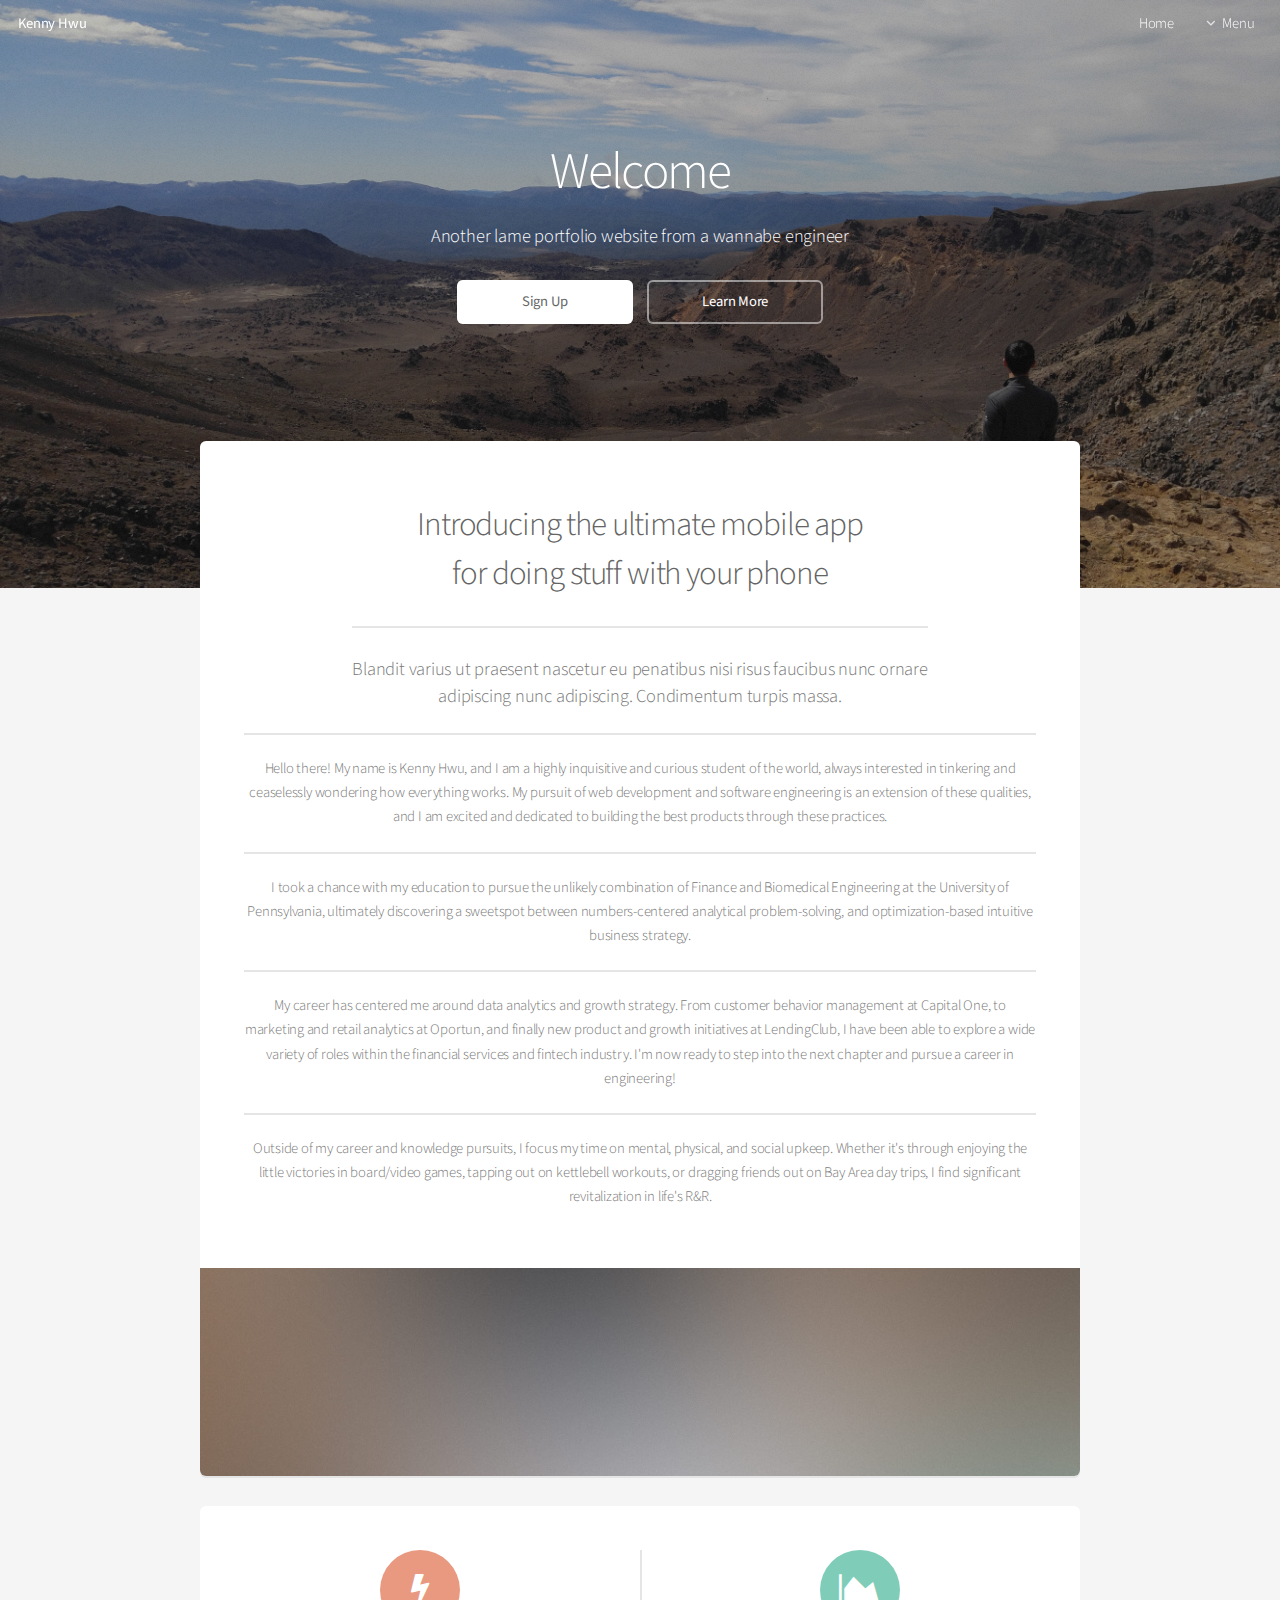
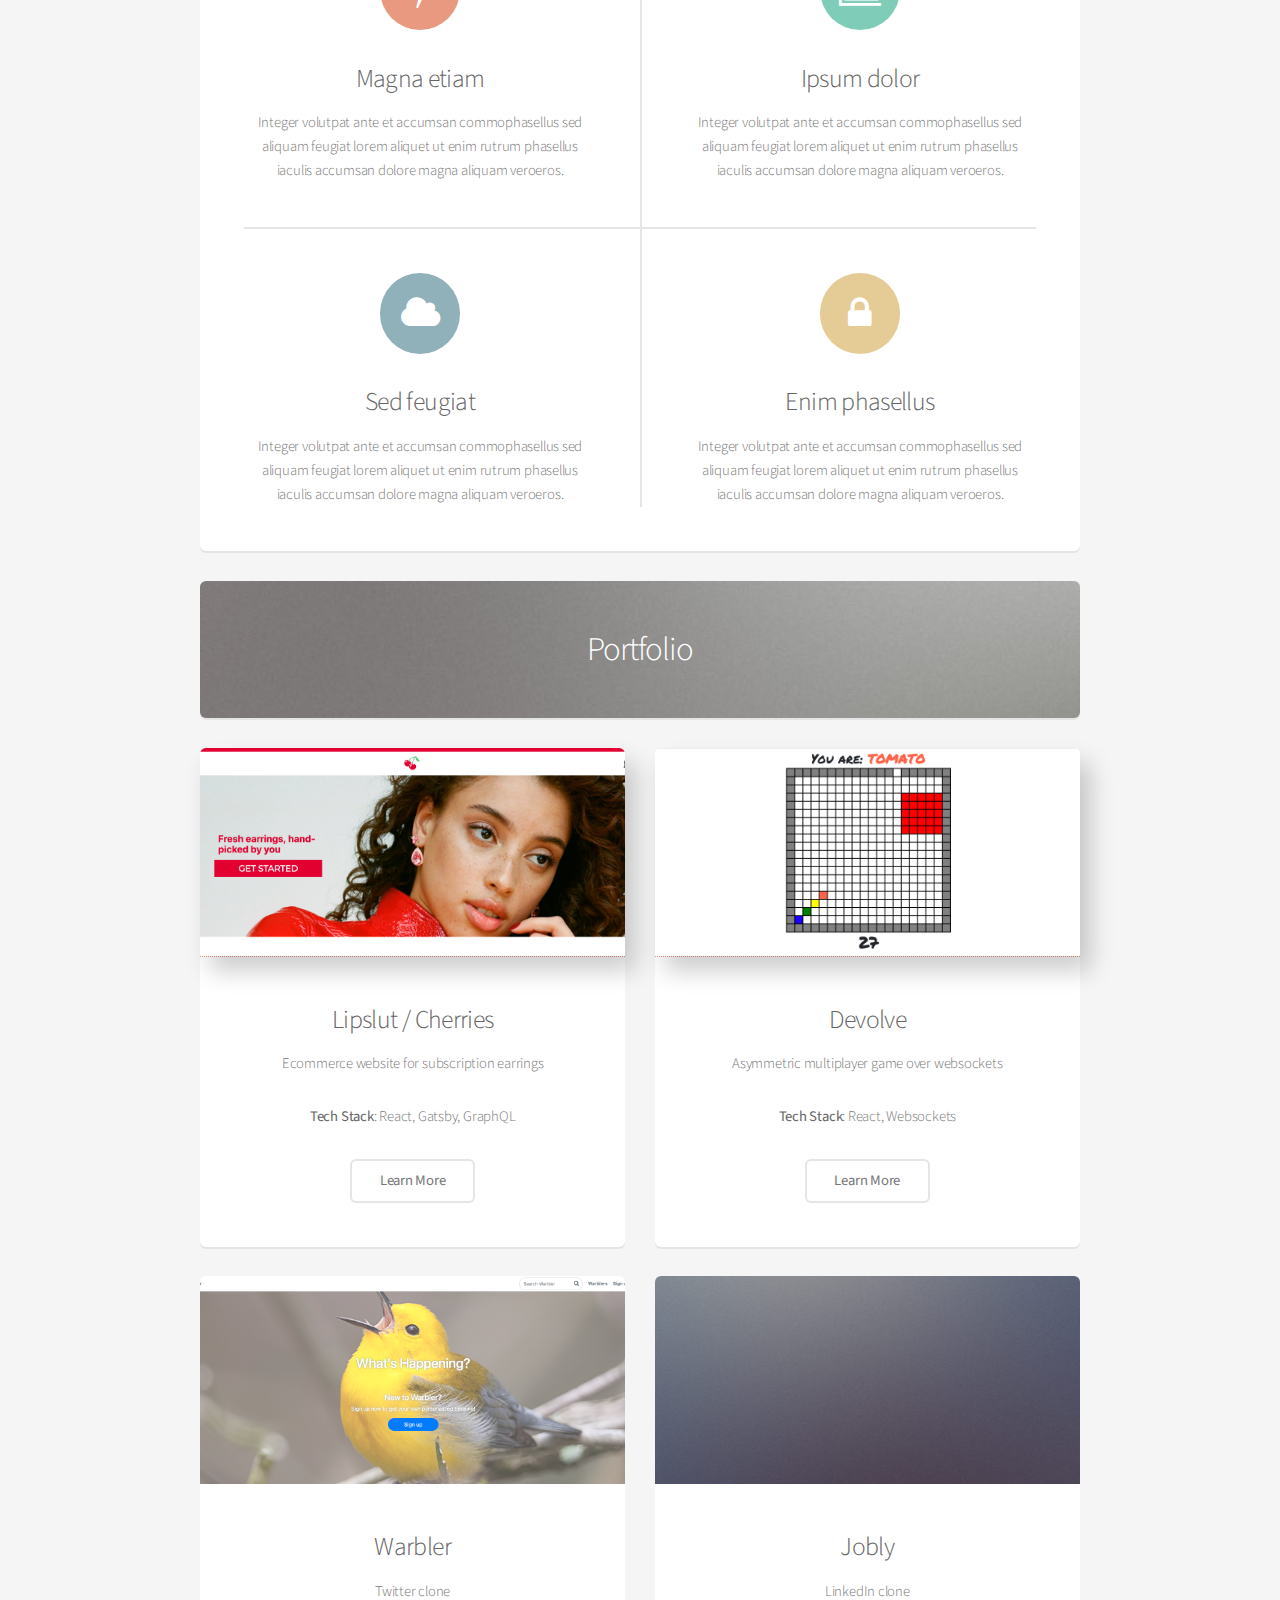
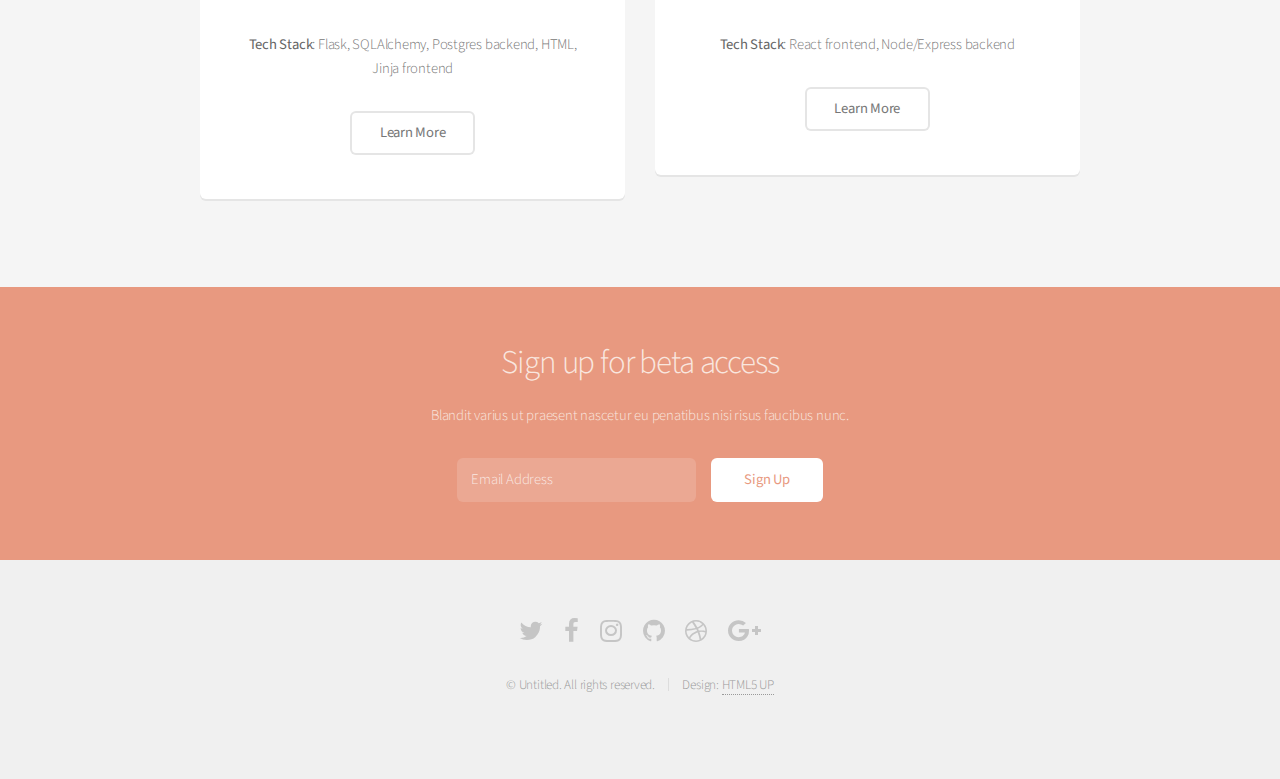
==== commit 02fddb4e: "added links to portfolio projects" ====
--- a/index.html
+++ b/index.html
@@ -114,25 +114,35 @@
 						<div class="col-6 col-12-narrower">
 
 							<section class="box special">
-								<span class="image featured"><img src="images/cherries01.png" alt="" /></span>
+								<span class="image featured">
+									<a href="cherries.html" class="glow-photo">
+										<img src="images/cherries01.png" alt="" />
+										<div class="glow-wrap">
+										<i class="glow"></i>
+										</div>
+									</a>
+								</span>
 								<h3>Lipslut / Cherries</h3>
-								<p>Ecommerce website for selling individual and subscription earrings.</p>
+								<p>Ecommerce website for subscription earrings</p>
 								<p><b>Tech Stack</b>: React, Gatsby, GraphQL</p>
 								<ul class="actions special">
-									<li><a href="#" class="button alt">Learn More</a></li>
-								</ul>
-							</section>
-
-						</div>
-						<div class="col-6 col-12-narrower">
-
-							<section class="box special">
-								<span class="image featured"><img src="images/devolve01a.png" alt="" /></span>
+									<li><a href="cherries.html" class="button alt">Learn More</a></li>
+								</ul>
+							</section>
+
+						</div>
+						<div class="col-6 col-12-narrower">
+
+							<section class="box special">
+								<span class="image featured"><a href="devolve.html" class="glow-photo"><img src="images/devolve01a.png" alt="" />
+									<div class="glow-wrap">
+											<i class="glow"></i>
+											</div></a></span>
 								<h3>Devolve</h3>
-								<p>Asymmetric multiplayer realtime game over websockets.  </p>
+								<p>Asymmetric multiplayer game over websockets</p>
 								<p><b>Tech Stack</b>: React, Websockets</p>
 								<ul class="actions special">
-									<li><a href="#" class="button alt">Learn More</a></li>
+									<li><a href="devolve.html" class="button alt">Learn More</a></li>
 								</ul>
 							</section>
 
@@ -143,25 +153,25 @@
 						<div class="col-6 col-12-narrower">
 
 							<section class="box special">
-								<span class="image featured"><img src="images/warbler03.png" alt="" /></span>
+								<span class="image featured"><a href="warbler.html"><img src="images/warbler03.png" alt="" /></a></span>
 								<h3>Warbler</h3>
-								<p>Twitter clone with user signup, login, follow, and posting capabilities.</p>
+								<p>Twitter clone</p>
 								<p><b>Tech Stack</b>: Flask, SQLAlchemy, Postgres backend, HTML, Jinja frontend</p>
 								<ul class="actions special">
-									<li><a href="#" class="button alt">Learn More</a></li>
-								</ul>
-							</section>
-
-						</div>
-						<div class="col-6 col-12-narrower">
-
-							<section class="box special">
-								<span class="image featured"><img src="images/pic03.jpg" alt="" /></span>
+									<li><a href="warbler.html" class="button alt">Learn More</a></li>
+								</ul>
+							</section>
+
+						</div>
+						<div class="col-6 col-12-narrower">
+
+							<section class="box special">
+								<span class="image featured"><a href="jobly.html"><img src="images/pic03.jpg" alt="" /></a></span>
 								<h3>Jobly</h3>
-								<p>LinkedIn clone with user signup, login, search, and application capabilities.</p>
+								<p>LinkedIn clone</p>
 								<p><b>Tech Stack</b>: React frontend, Node/Express backend</p>
 								<ul class="actions special">
-									<li><a href="#" class="button alt">Learn More</a></li>
+									<li><a href="jobly.html" class="button alt">Learn More</a></li>
 								</ul>
 							</section>
 
--- a/assets/css/main.css
+++ b/assets/css/main.css
@@ -2436,7 +2436,7 @@
   border-radius: 0;
   display: block;
   width: 100%;
-  height: 12rem;
+  height: 13rem;
   object-fit: cover;
 }
 
@@ -3146,7 +3146,7 @@
   animation: none;
   background: none;
   color: rgba(255, 255, 255, 0.75);
-  position: absolute;
+  position: fixed;
 }
 
 #header.alt nav > ul > li a:not(.button).icon:before {
@@ -3249,8 +3249,8 @@
 #banner {
   background-attachment: scroll, fixed;
   background-color: #666;
-  background-image: url('images/overlay_copy.png'),
-    url('../../images/sf_sailing_01.jpg');
+  background-image: url('images/overlay.png'),
+    url('../../images/kenny_banner03.jpg');
   /* opacity: 1; */
   background-position: top left, center center;
   background-repeat: repeat, no-repeat;
@@ -4002,3 +4002,63 @@
     padding: 2.5em 1em 3em 1em;
   }
 }
+
+/* Hover glow effect */
+
+.glow-photo {
+  position: relative;
+  /* top: 50%; */
+  /* left: 50%; */
+  /* transform: translate(-50%, -50%); */
+  display: block;
+}
+
+.glow-photo img {
+  width: 200px;
+  height: 280px;
+  object-fit: cover;
+  /* filter: grayscale(100%) contrast(120%); */
+  box-shadow: 10px 15px 25px 0 rgba(0, 0, 0, 0.2);
+  display: block;
+  transition: all 0.3s cubic-bezier(0.645, 0.045, 0.355, 1);
+  margin-top: -10px;
+}
+
+.glow-photo:hover img {
+  box-shadow: 1px 1px 10px 0 rgba(0, 0, 0, 0.1);
+}
+
+.glow-photo .glow-wrap {
+  overflow: hidden;
+  position: absolute;
+  width: 100%;
+  height: 100%;
+  top: 0;
+  margin-top: -10px;
+}
+
+.glow-photo .glow {
+  display: block;
+  position: absolute;
+  width: 40%;
+  height: 200%;
+  background: rgba(255, 255, 255, 0.2);
+  top: 0;
+  filter: blur(5px);
+  transform: rotate(45deg) translate(-450%, 0);
+  transition: all 1s cubic-bezier(0.645, 0.045, 0.355, 1);
+}
+
+.glow-photo:hover .glow {
+  transform: rotate(45deg) translate(450%, 0);
+  transition: all 1s cubic-bezier(0.645, 0.045, 0.355, 1);
+}
+
+.glow-photo:hover img,
+.glow-photo:hover .glow-wrap {
+  margin-top: 0;
+  /* opacity: 0.7; */
+  /* background-color: gray; */
+  /* border-radius: 6px; */
+  transition: all 0.3s cubic-bezier(0.645, 0.045, 0.355, 1);
+}
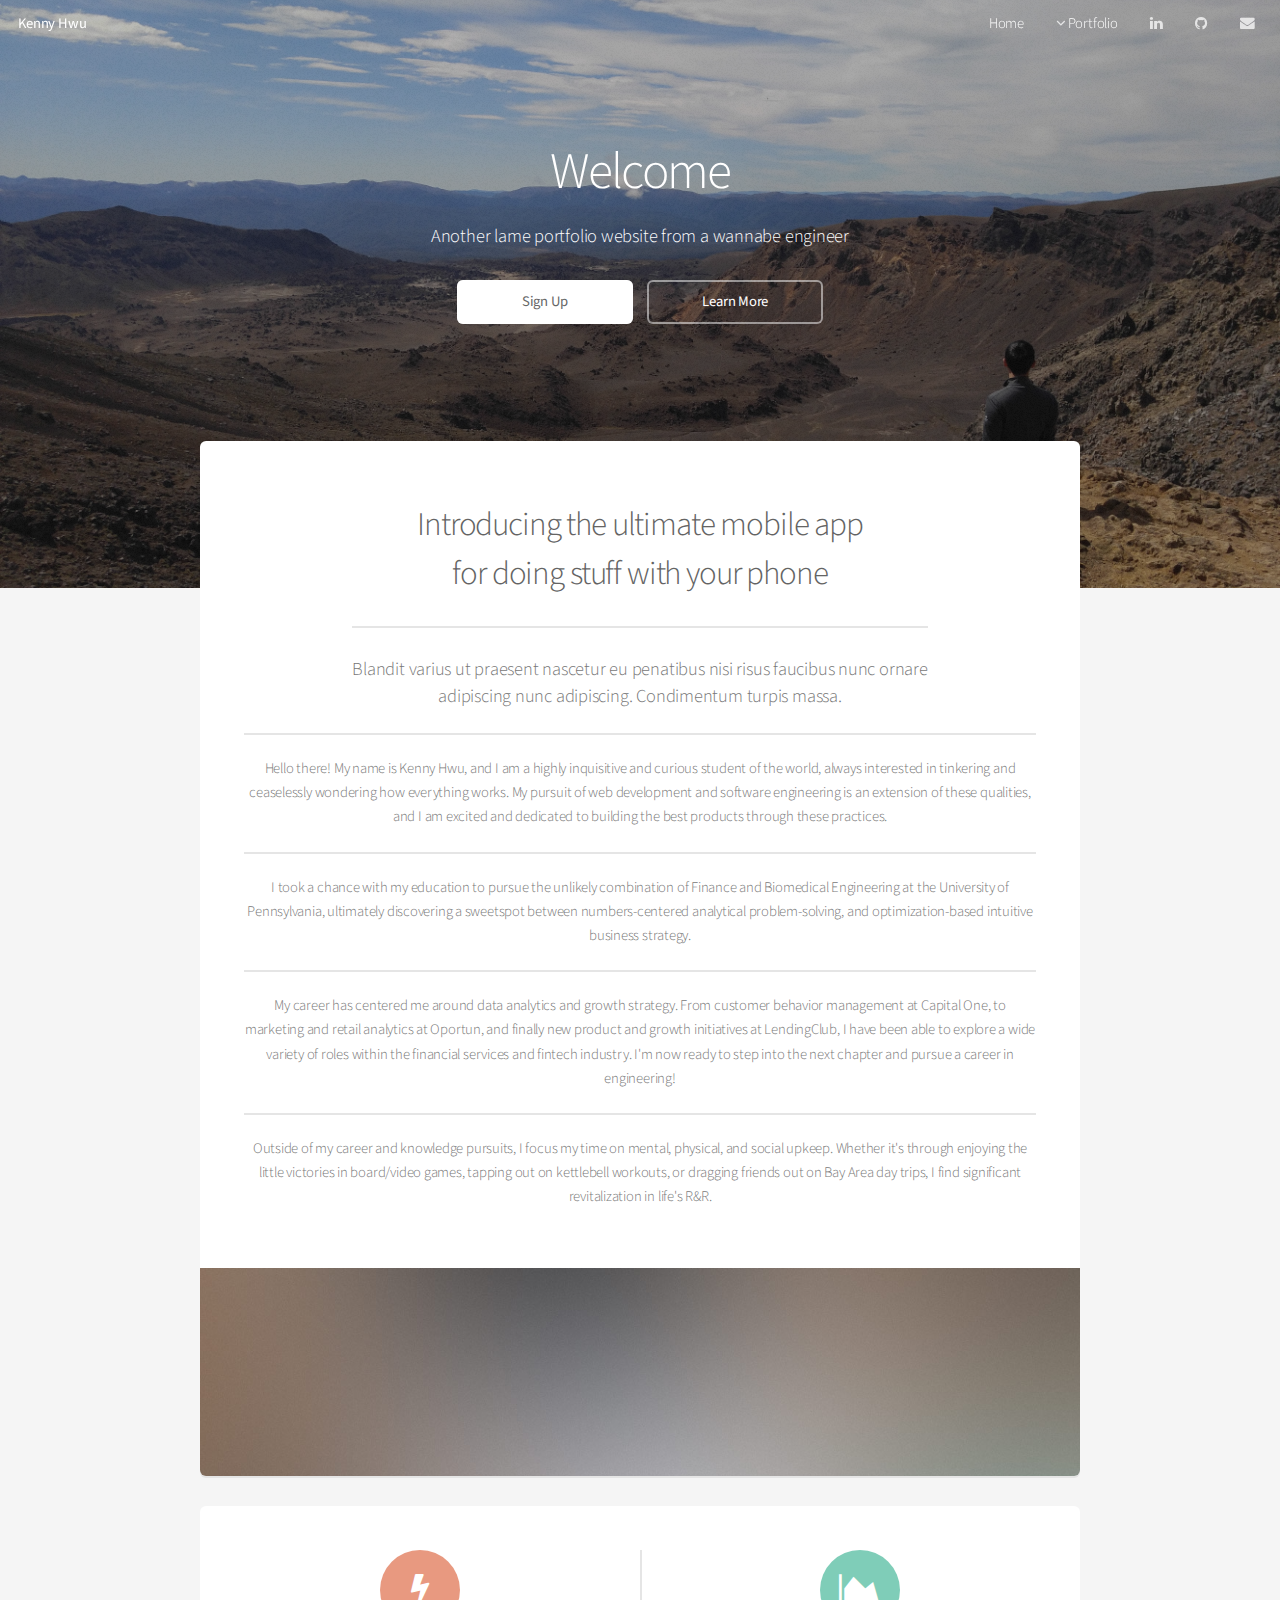
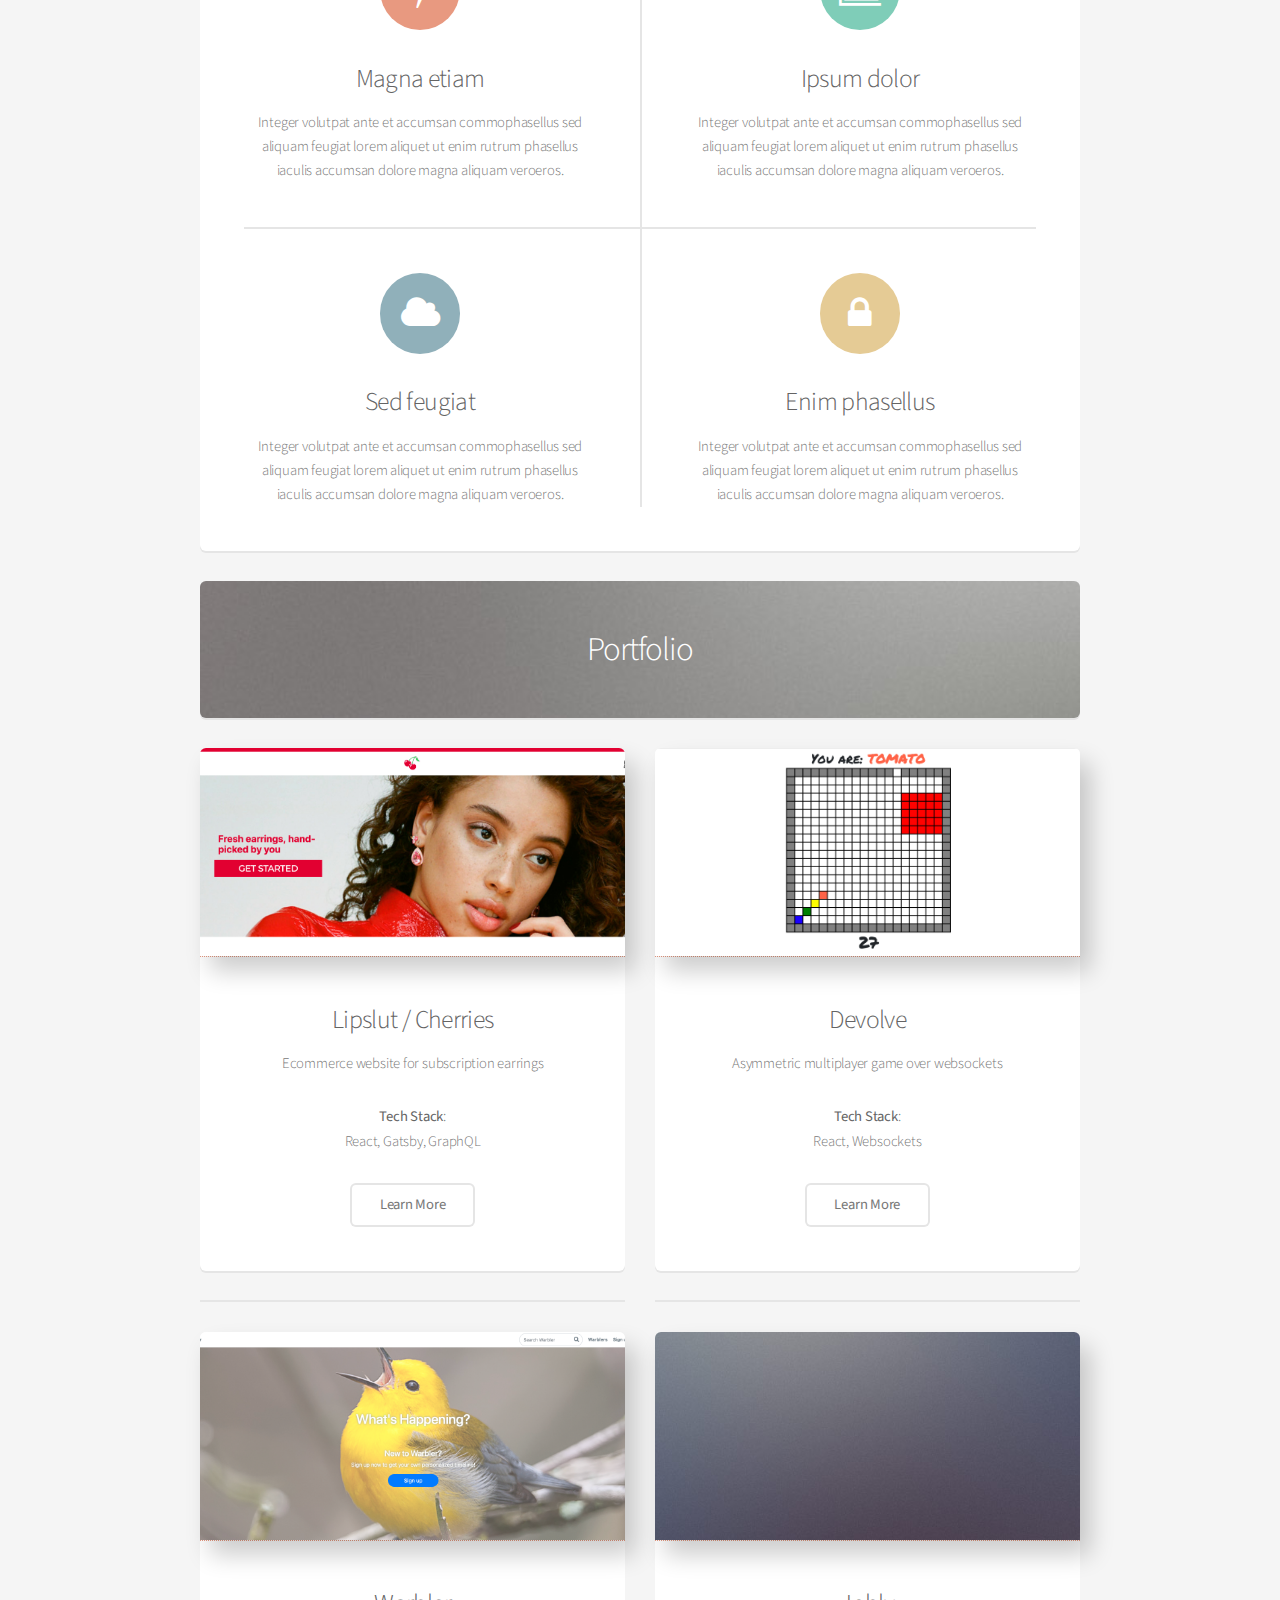
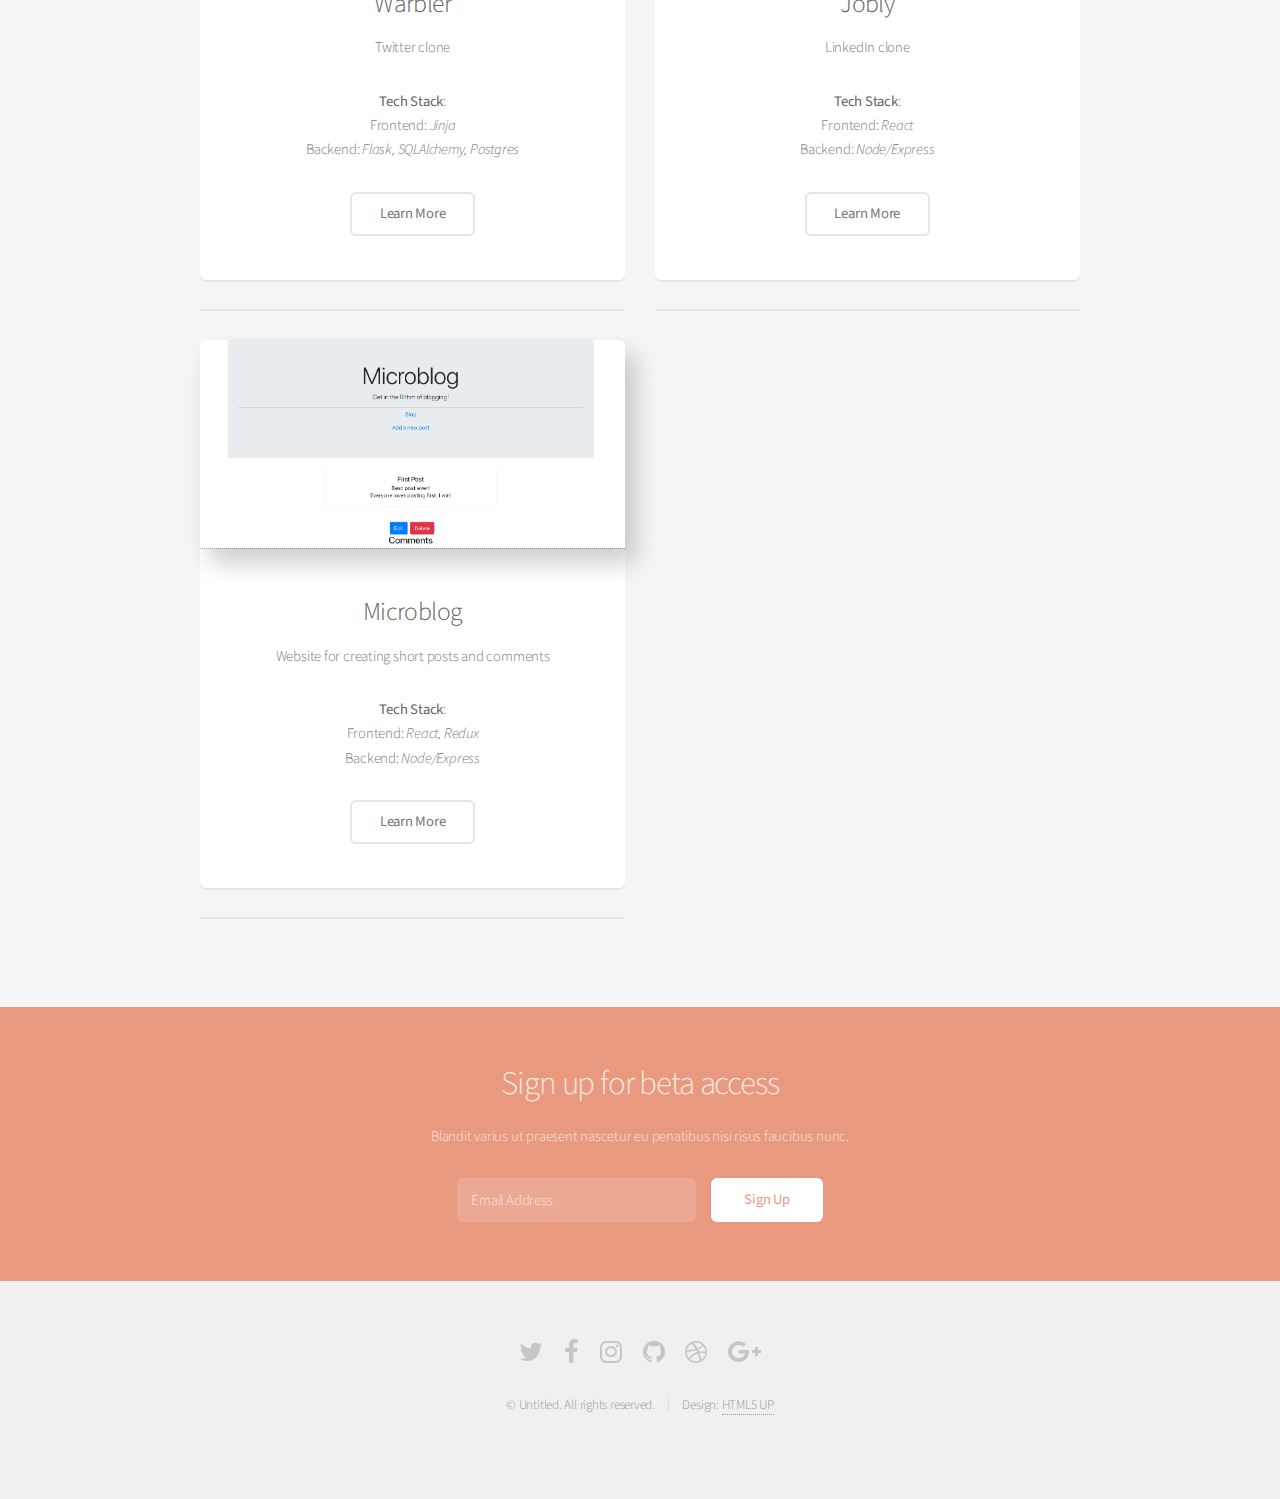
==== commit 00f0279e: "added devolve pictures" ====
--- a/index.html
+++ b/index.html
@@ -10,6 +10,7 @@
 		<meta charset="utf-8" />
 		<meta name="viewport" content="width=device-width, initial-scale=1, user-scalable=no" />
 		<link rel="stylesheet" href="assets/css/main.css" />
+		<link rel="stylesheet" href="https://use.fontawesome.com/releases/v5.6.3/css/all.css" integrity="sha384-UHRtZLI+pbxtHCWp1t77Bi1L4ZtiqrqD80Kn4Z8NTSRyMA2Fd33n5dQ8lWUE00s/" crossorigin="anonymous">
 	</head>
 	<body class="landing is-preload">
 		<div id="page-wrapper">
@@ -21,12 +22,24 @@
 						<ul>
 							<li><a href="index.html">Home</a></li>
 							<li>
+									<a href="#portfolio" class="icon fa-angle-down"> Portfolio</a>
+									<ul>
+										<li><a href="cherries.html">Lipslut/Cherries</a></li>
+										<li><a href="devolve.html">Devolve</a></li>
+										<li><a href="warbler.html">Warbler</a></li>
+										<li><a href="jobly.html">Jobly</a></li>
+										<li><a href="microblog.html">Microblog</a></li>
+									</ul>
+								</li>
+								
+							</li>
+							<!-- <li>
 								<a href="#" class="icon fa-angle-down">Menu</a>
 								<ul>
 									<li><a href="generic.html">Generic</a></li>
 									<li><a href="elements.html">Elements</a></li>
 									<li>
-										<a href="#portfolio">Portfolio +</a>
+										<a href="#portfolio" class="icon fa-angle-down"> Portfolio</a>
 										<ul>
 											<li><a href="cherries.html">Lipslut/Cherries</a></li>
 											<li><a href="devolve.html">Devolve</a></li>
@@ -38,8 +51,11 @@
 									<li><a href="contact.html">Contact</a></li>
 
 								</ul>
-							</li>
-							<!-- <li><a href="#" class="button">Sign Up</a></li> -->
+								
+							</li> -->
+							<li><a href="https://www.linkedin.com/in/kennywhwu/" class="icon fa-linkedin"><span class="label">LinkedIn</span></a></li>
+							<li><a href="https://github.com/kennywhwu" class="icon fa-github"><span class="label">Github</span></a></li>
+							<li><a href="mailto:kennywhwu@gmail.com" class="icon fa-envelope"><span class="label">Email</span></a></li>
 						</ul>
 					</nav>
 				</header>
@@ -124,12 +140,13 @@
 								</span>
 								<h3>Lipslut / Cherries</h3>
 								<p>Ecommerce website for subscription earrings</p>
-								<p><b>Tech Stack</b>: React, Gatsby, GraphQL</p>
+								<p><b>Tech Stack</b>: <br>React, Gatsby, GraphQL</p>
 								<ul class="actions special">
 									<li><a href="cherries.html" class="button alt">Learn More</a></li>
 								</ul>
 							</section>
-
+							
+							<hr>
 						</div>
 						<div class="col-6 col-12-narrower">
 
@@ -140,12 +157,12 @@
 											</div></a></span>
 								<h3>Devolve</h3>
 								<p>Asymmetric multiplayer game over websockets</p>
-								<p><b>Tech Stack</b>: React, Websockets</p>
+								<p><b>Tech Stack</b>: <br>React, Websockets</p>
 								<ul class="actions special">
 									<li><a href="devolve.html" class="button alt">Learn More</a></li>
 								</ul>
 							</section>
-
+							<hr>
 						</div>
 					</div>
 
@@ -153,29 +170,65 @@
 						<div class="col-6 col-12-narrower">
 
 							<section class="box special">
-								<span class="image featured"><a href="warbler.html"><img src="images/warbler03.png" alt="" /></a></span>
+								<span class="image featured"><a href="warbler.html" class="glow-photo"><img src="images/warbler03.png" alt="" />
+								<div class="glow-wrap">
+										<i class="glow"></i>
+										</div></a></span>
 								<h3>Warbler</h3>
 								<p>Twitter clone</p>
-								<p><b>Tech Stack</b>: Flask, SQLAlchemy, Postgres backend, HTML, Jinja frontend</p>
+								<p><b>Tech Stack</b>: 
+									<br>Frontend: <i>Jinja</i>
+									<br>Backend: <i>Flask, SQLAlchemy, Postgres</i>
+								</p>
+								<!-- https://warbler-dream-team.herokuapp.com/ -->
 								<ul class="actions special">
 									<li><a href="warbler.html" class="button alt">Learn More</a></li>
 								</ul>
 							</section>
-
-						</div>
-						<div class="col-6 col-12-narrower">
-
-							<section class="box special">
-								<span class="image featured"><a href="jobly.html"><img src="images/pic03.jpg" alt="" /></a></span>
+							<hr>
+						</div>
+						<div class="col-6 col-12-narrower">
+
+							<section class="box special">
+								<span class="image featured"><a href="jobly.html" class="glow-photo"><img src="images/pic03.jpg" alt="" />
+								<div class="glow-wrap">
+										<i class="glow"></i>
+										</div></a></span>
 								<h3>Jobly</h3>
 								<p>LinkedIn clone</p>
-								<p><b>Tech Stack</b>: React frontend, Node/Express backend</p>
+								<p><b>Tech Stack</b>: 
+									<br>Frontend: <i>React</i>
+									<br>Backend: <i>Node/Express</i>
+								</p>
+								<!-- https://jobly-frontend-superstar.herokuapp.com/ -->
 								<ul class="actions special">
 									<li><a href="jobly.html" class="button alt">Learn More</a></li>
 								</ul>
 							</section>
-
-						</div>
+							<hr>
+						</div>
+					</div>
+					<div class="row">
+						<div class="col-6 col-12-narrower">
+
+							<section class="box special">
+								<span class="image featured"><a href="microblog.html" class="glow-photo"><img src="images/microblog01.png" alt="" />
+								<div class="glow-wrap">
+										<i class="glow"></i>
+										</div></a></span>
+								<h3>Microblog</h3>
+								<p>Website for creating short posts and comments</p>
+								<p><b>Tech Stack</b>: 
+									<br>Frontend: <i>React, Redux</i>
+									<br>Backend: <i>Node/Express</i>
+								<!-- https://warbler-dream-team.herokuapp.com/ -->
+								<ul class="actions special">
+									<li><a href="microblog.html" class="button alt">Learn More</a></li>
+								</ul>
+							</section>
+							<hr>
+						</div>
+					
 					</div>
 
 
--- a/assets/css/main.css
+++ b/assets/css/main.css
@@ -2522,6 +2522,10 @@
   color: #ffffff;
 }
 
+.tech-svg {
+  width: 2rem;
+}
+
 /* Image */
 
 .image {
@@ -2600,6 +2604,7 @@
   cursor: default;
   list-style: none;
   padding-left: 0;
+  text-align: center;
 }
 
 ul.icons li {
@@ -3081,7 +3086,7 @@
 
 #header nav > ul > li a:not(.button).icon:before {
   color: #999;
-  margin-right: 0.5em;
+  /* margin-right: 0.5em; */
 }
 
 #header nav > ul > li:first-child {
@@ -3110,7 +3115,7 @@
 #header input[type='reset']:hover,
 #header input[type='button']:hover,
 #header .button:hover {
-  background-color: rgba(153, 153, 153, 0.25);
+  /* background-color: rgba(153, 153, 153, 0.25); */
 }
 
 #header input[type='submit']:active,
@@ -3175,6 +3180,10 @@
 #header.alt input[type='reset']:active,
 #header.alt input[type='button']:active,
 #header.alt .button:active {
+  background-color: rgba(255, 255, 255, 0.2);
+}
+
+#header .icon:hover {
   background-color: rgba(255, 255, 255, 0.2);
 }
 
@@ -4046,12 +4055,12 @@
   top: 0;
   filter: blur(5px);
   transform: rotate(45deg) translate(-450%, 0);
-  transition: all 1s cubic-bezier(0.645, 0.045, 0.355, 1);
+  transition: all 0.5s cubic-bezier(0.645, 0.045, 0.355, 1);
 }
 
 .glow-photo:hover .glow {
   transform: rotate(45deg) translate(450%, 0);
-  transition: all 1s cubic-bezier(0.645, 0.045, 0.355, 1);
+  transition: all 0.5s cubic-bezier(0.645, 0.045, 0.355, 1);
 }
 
 .glow-photo:hover img,
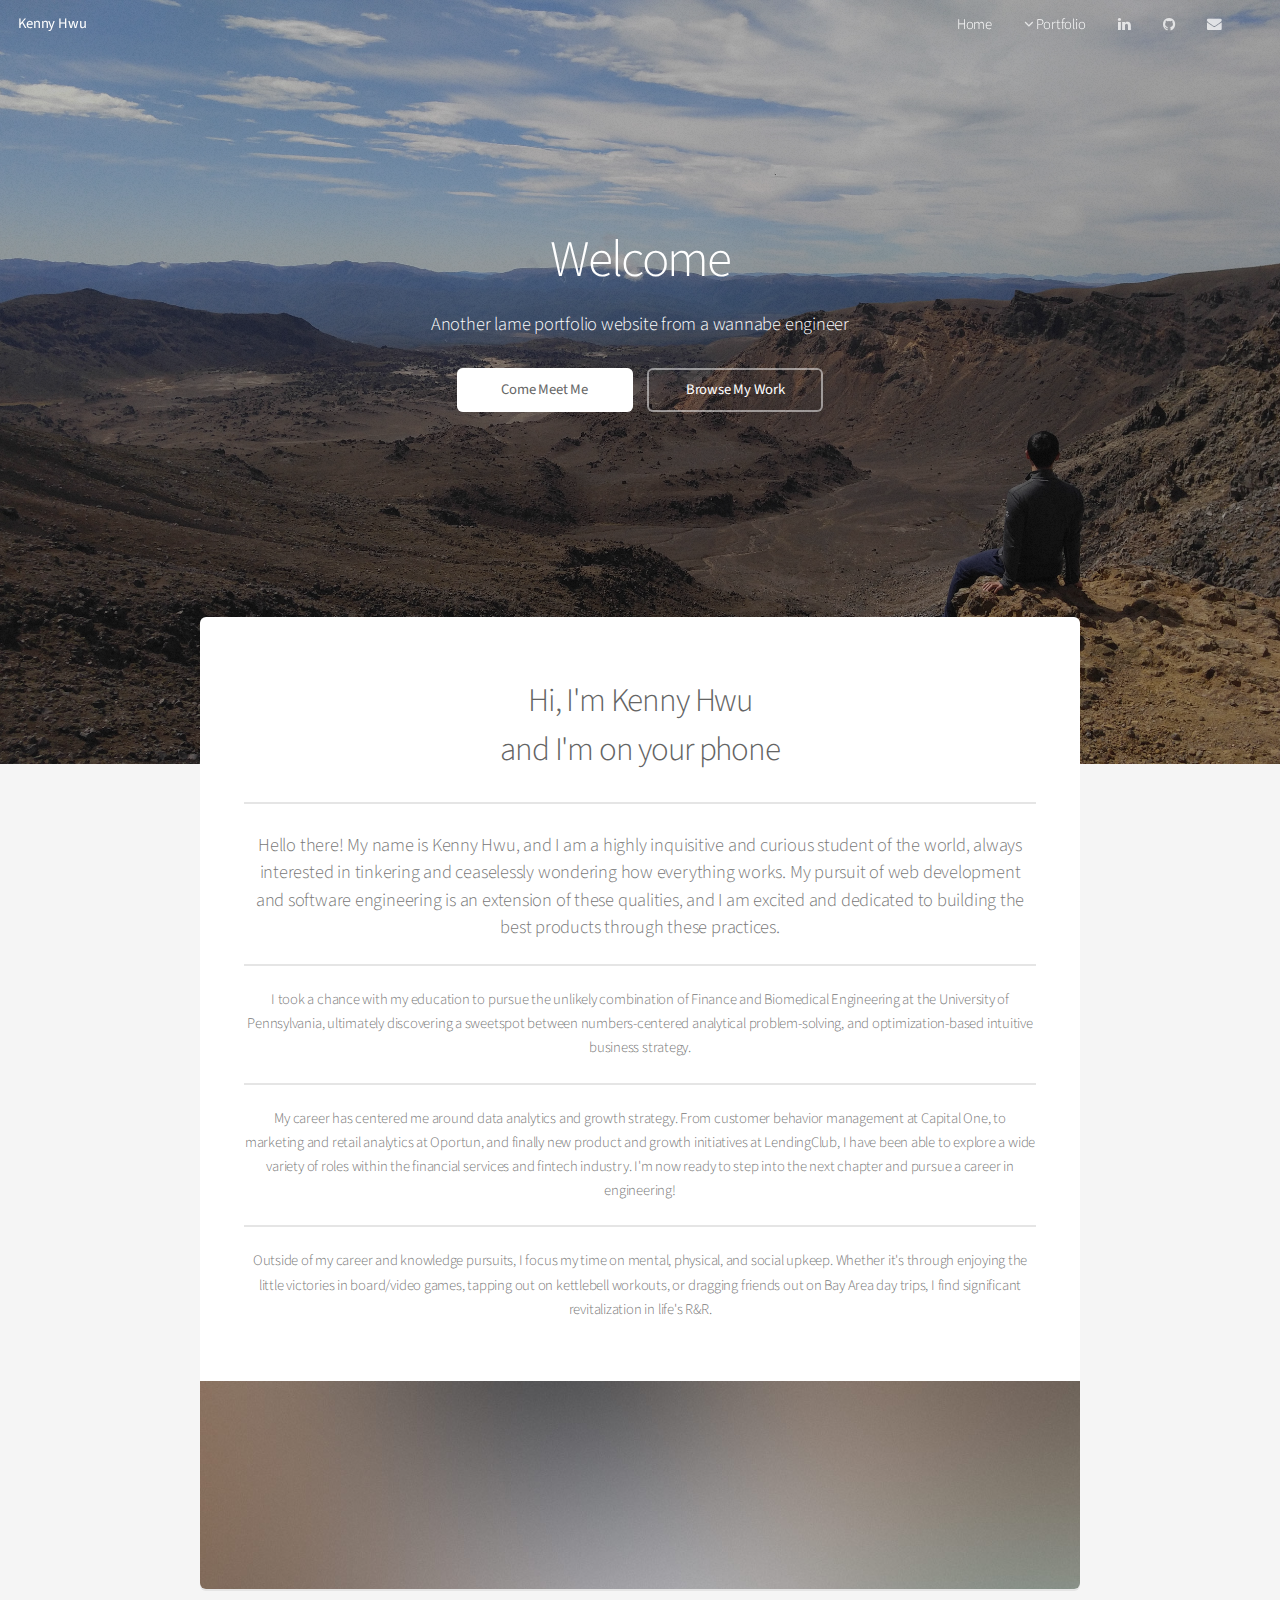
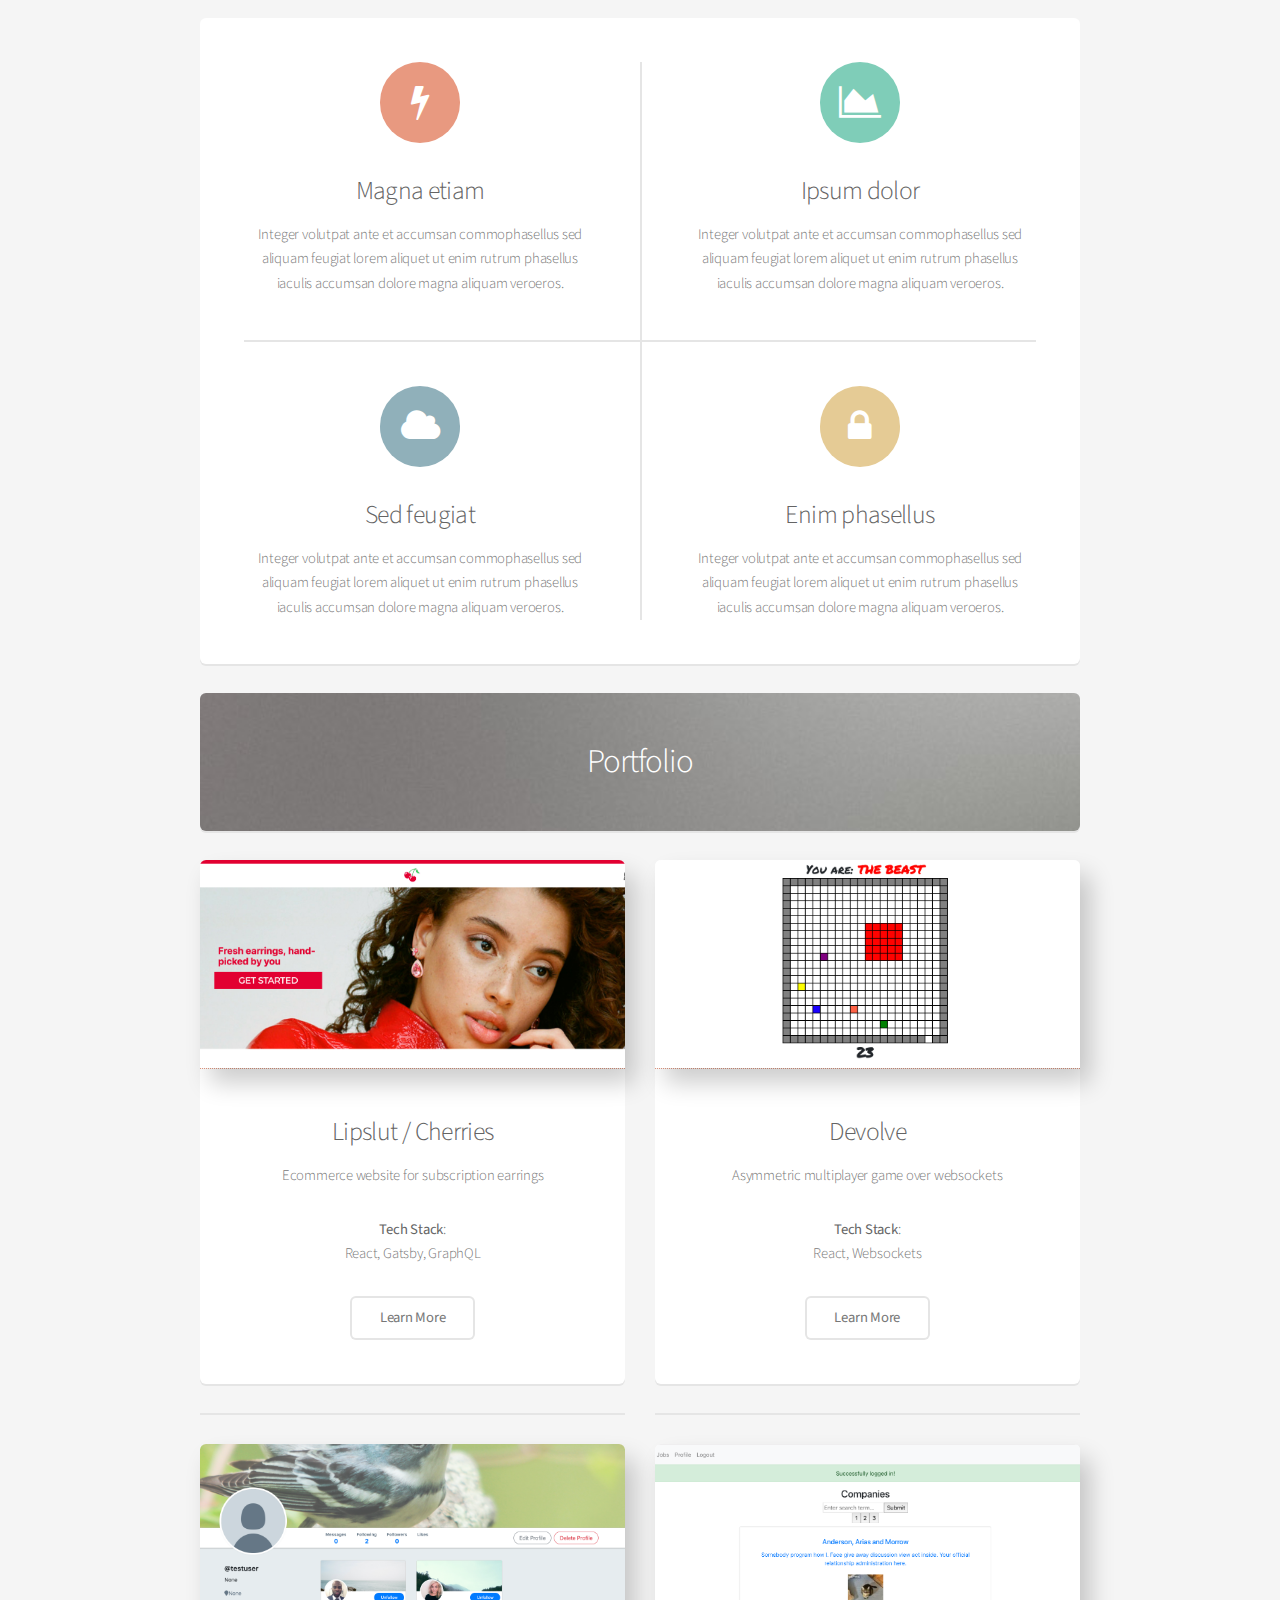
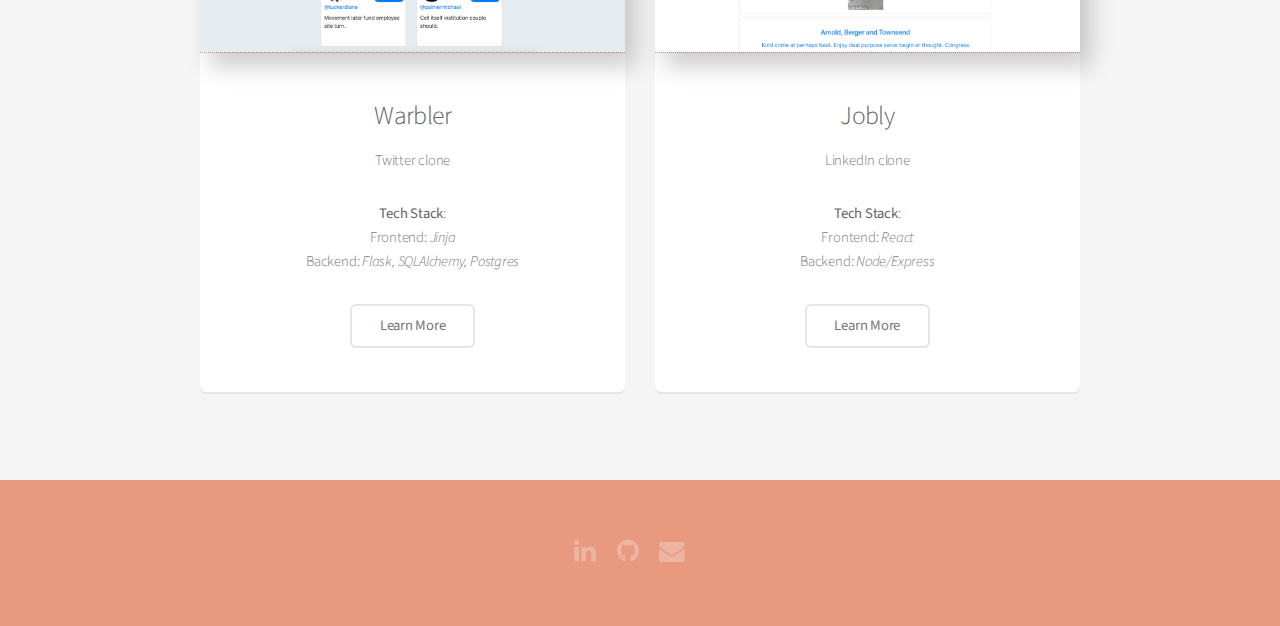
==== commit 998e86ad: "completed warbler page" ====
--- a/index.html
+++ b/index.html
@@ -28,7 +28,7 @@
 										<li><a href="devolve.html">Devolve</a></li>
 										<li><a href="warbler.html">Warbler</a></li>
 										<li><a href="jobly.html">Jobly</a></li>
-										<li><a href="microblog.html">Microblog</a></li>
+										<!-- <li><a href="microblog.html">Microblog</a></li> -->
 									</ul>
 								</li>
 								
@@ -53,9 +53,10 @@
 								</ul>
 								
 							</li> -->
-							<li><a href="https://www.linkedin.com/in/kennywhwu/" class="icon fa-linkedin"><span class="label">LinkedIn</span></a></li>
-							<li><a href="https://github.com/kennywhwu" class="icon fa-github"><span class="label">Github</span></a></li>
-							<li><a href="mailto:kennywhwu@gmail.com" class="icon fa-envelope"><span class="label">Email</span></a></li>
+							<li><a href="https://www.linkedin.com/in/kennywhwu/" class="icon fa-linkedin" target="_blank"><span class="label">LinkedIn</span></a></li>
+							<li><a href="https://github.com/kennywhwu" class="icon fa-github" target="_blank"><span class="label">Github</span></a></li>
+							<li><a href="mailto:kennywhwu@gmail.com" class="icon fa-envelope" target="_blank"><span class="label">Email</span></a></li>
+							<li><a href="files/Kenny Hwu - Resume.pdf" class="icon fa-file-alt" target="_blank"><span class="label">Resume</span></a></li>
 						</ul>
 					</nav>
 				</header>
@@ -66,24 +67,24 @@
 					<!-- <div class="container"><span class="image featured">	<img class="" src="images/kenny_profile.jpg" alt="kenny_profile"></span></div> -->
 					<p>Another lame portfolio website from a wannabe engineer</p>
 					<ul class="actions special">
-						<li><a href="#" class="button primary">Sign Up</a></li>
-						<li><a href="#" class="button">Learn More</a></li>
+						<li><a href="#about-me" class="button primary">Come Meet Me</a></li>
+						<li><a href="#portfolio" class="button">Browse My Work</a></li>
 					</ul>
 				</section>
 
 			<!-- Main -->
 				<section id="main" class="container">
 
-					<section class="box special">
+					<section id="about-me" class="box special">
 						<header class="major">
-							<h2>Introducing the ultimate mobile app
+							<h2>Hi, I'm Kenny Hwu
 							<br />
-							for doing stuff with your phone</h2>
-							<p>Blandit varius ut praesent nascetur eu penatibus nisi risus faucibus nunc ornare<br />
-							adipiscing nunc adipiscing. Condimentum turpis massa.</p>   
-							<p>
-								Hello there!  My name is Kenny Hwu, and I am a highly inquisitive and curious student of the world, always interested in tinkering and ceaselessly wondering how everything works.  My pursuit of web development and software engineering is an extension of these qualities, and I am excited and dedicated to building the best products through these practices.
-							</p>
+							and I'm on your phone</h2>
+							<p>
+									Hello there!  My name is Kenny Hwu, 
+									and I am a highly inquisitive and curious student of the world, always interested in tinkering and ceaselessly wondering how everything works.  My pursuit of web development and software engineering is an extension of these qualities, and I am excited and dedicated to building the best products through these practices.
+								</p>
+							
 							<p>
 								I took a chance with my education to pursue the unlikely combination of Finance and Biomedical Engineering at the University of Pennsylvania, ultimately discovering a sweetspot between numbers-centered analytical problem-solving, and optimization-based intuitive business strategy.
 							</p>
@@ -151,7 +152,7 @@
 						<div class="col-6 col-12-narrower">
 
 							<section class="box special">
-								<span class="image featured"><a href="devolve.html" class="glow-photo"><img src="images/devolve01a.png" alt="" />
+								<span class="image featured"><a href="devolve.html" class="glow-photo"><img src="images/devolve03.png" alt="" />
 									<div class="glow-wrap">
 											<i class="glow"></i>
 											</div></a></span>
@@ -185,12 +186,12 @@
 									<li><a href="warbler.html" class="button alt">Learn More</a></li>
 								</ul>
 							</section>
-							<hr>
-						</div>
-						<div class="col-6 col-12-narrower">
-
-							<section class="box special">
-								<span class="image featured"><a href="jobly.html" class="glow-photo"><img src="images/pic03.jpg" alt="" />
+							<!-- <hr> -->
+						</div>
+						<div class="col-6 col-12-narrower">
+
+							<section class="box special">
+								<span class="image featured"><a href="jobly.html" class="glow-photo"><img src="images/jobly03.png" alt="" />
 								<div class="glow-wrap">
 										<i class="glow"></i>
 										</div></a></span>
@@ -205,10 +206,10 @@
 									<li><a href="jobly.html" class="button alt">Learn More</a></li>
 								</ul>
 							</section>
-							<hr>
+							<!-- <hr> -->
 						</div>
 					</div>
-					<div class="row">
+					<!-- <div class="row">
 						<div class="col-6 col-12-narrower">
 
 							<section class="box special">
@@ -221,7 +222,6 @@
 								<p><b>Tech Stack</b>: 
 									<br>Frontend: <i>React, Redux</i>
 									<br>Backend: <i>Node/Express</i>
-								<!-- https://warbler-dream-team.herokuapp.com/ -->
 								<ul class="actions special">
 									<li><a href="microblog.html" class="button alt">Learn More</a></li>
 								</ul>
@@ -229,13 +229,13 @@
 							<hr>
 						</div>
 					
-					</div>
+					</div> -->
 
 
 				</section>
 
 			<!-- CTA -->
-				<section id="cta">
+				<!-- <section id="cta">
 
 					<h2>Sign up for beta access</h2>
 					<p>Blandit varius ut praesent nascetur eu penatibus nisi risus faucibus nunc.</p>
@@ -251,21 +251,26 @@
 						</div>
 					</form>
 
-				</section>
+				</section> -->
 
 			<!-- Footer -->
-				<footer id="footer">
+			<footer id="footer">
 					<ul class="icons">
-						<li><a href="#" class="icon fa-twitter"><span class="label">Twitter</span></a></li>
+						<!-- <li><a href="#" class="icon fa-twitter"><span class="label">Twitter</span></a></li>
 						<li><a href="#" class="icon fa-facebook"><span class="label">Facebook</span></a></li>
 						<li><a href="#" class="icon fa-instagram"><span class="label">Instagram</span></a></li>
 						<li><a href="#" class="icon fa-github"><span class="label">Github</span></a></li>
 						<li><a href="#" class="icon fa-dribbble"><span class="label">Dribbble</span></a></li>
-						<li><a href="#" class="icon fa-google-plus"><span class="label">Google+</span></a></li>
+						<li><a href="#" class="icon fa-google-plus"><span class="label">Google+</span></a></li> -->
+						<li><a href="https://www.linkedin.com/in/kennywhwu/" class="icon fa-linkedin" target="_blank"><span class="label">LinkedIn</span></a></li>
+						<li><a href="https://github.com/kennywhwu" class="icon fa-github" target="_blank"><span class="label">Github</span></a></li>
+						<li><a href="mailto:kennywhwu@gmail.com" class="icon fa-envelope" target="_blank"><span class="label">Email</span></a></li>
+						<li><a href="files/Kenny Hwu - Resume.pdf" class="icon fa-file-alt" target="_blank"><span class="label">Resume</span></a></li>
+					
 					</ul>
-					<ul class="copyright">
+					<!-- <ul class="copyright">
 						<li>&copy; Untitled. All rights reserved.</li><li>Design: <a href="http://html5up.net">HTML5 UP</a></li>
-					</ul>
+					</ul> -->
 				</footer>
 
 		</div>
--- a/assets/css/main.css
+++ b/assets/css/main.css
@@ -2605,6 +2605,7 @@
   list-style: none;
   padding-left: 0;
   text-align: center;
+  margin: 0;
 }
 
 ul.icons li {
@@ -3357,8 +3358,9 @@
 /* Footer */
 
 #footer {
-  background: #f0f0f0;
-  padding: 4em 0 6em 0;
+  background: #e89980;
+  color: #f9e6df;
+  padding: 4em 0 4em 0;
   text-align: center;
 }
 
@@ -3486,7 +3488,7 @@
   /* Banner */
 
   #banner {
-    padding: 10em 0 18em 0;
+    padding: 16em 0 24em 0;
   }
 }
 
@@ -3512,6 +3514,7 @@
 
   #banner {
     background-attachment: scroll;
+    padding: 16em 0 24em 0;
   }
 
   #banner h2 {
@@ -3852,7 +3855,7 @@
   /* Banner */
 
   #banner {
-    padding: 4em 0;
+    padding: 18em 0 18em;
   }
 
   #banner h2 {
@@ -3996,7 +3999,7 @@
   /* Banner */
 
   #banner {
-    padding: 5em 3em 4em 3em;
+    padding: 16em 3em 16em 3em;
   }
 
   /* Main */
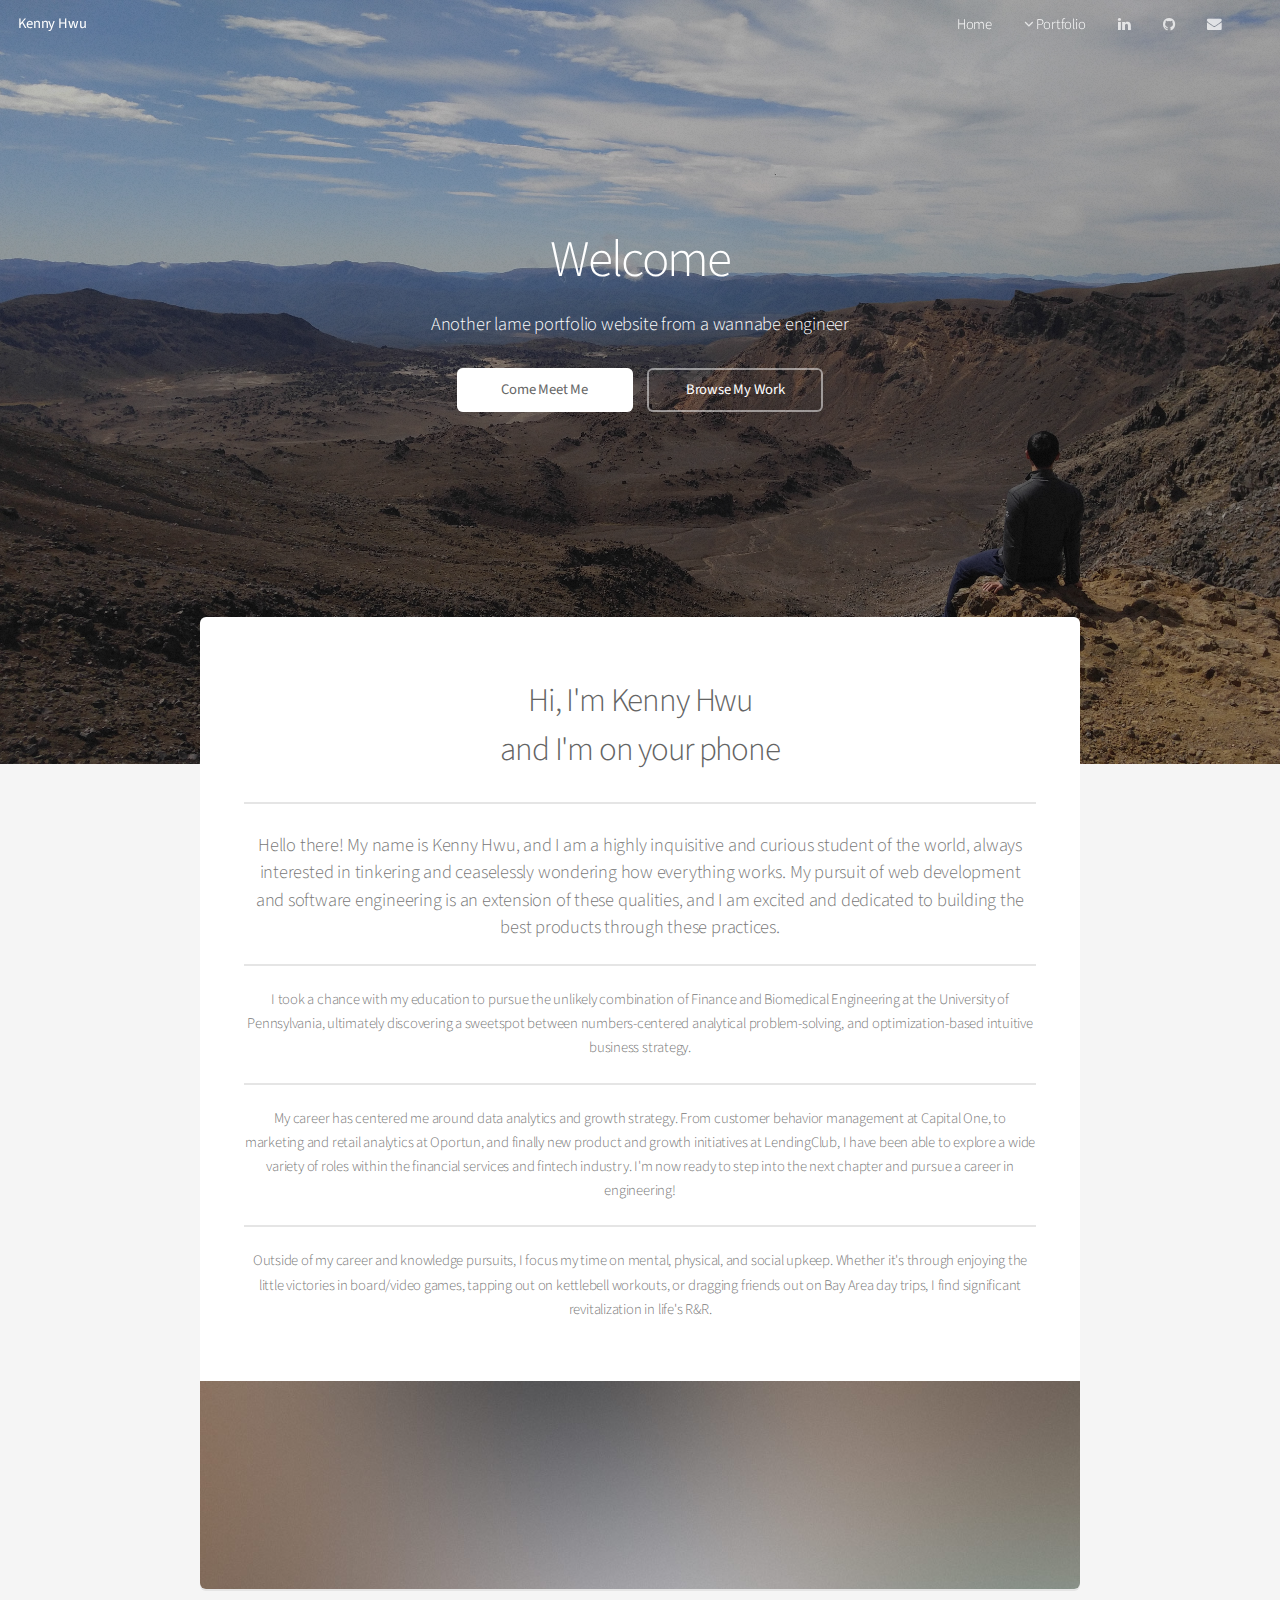
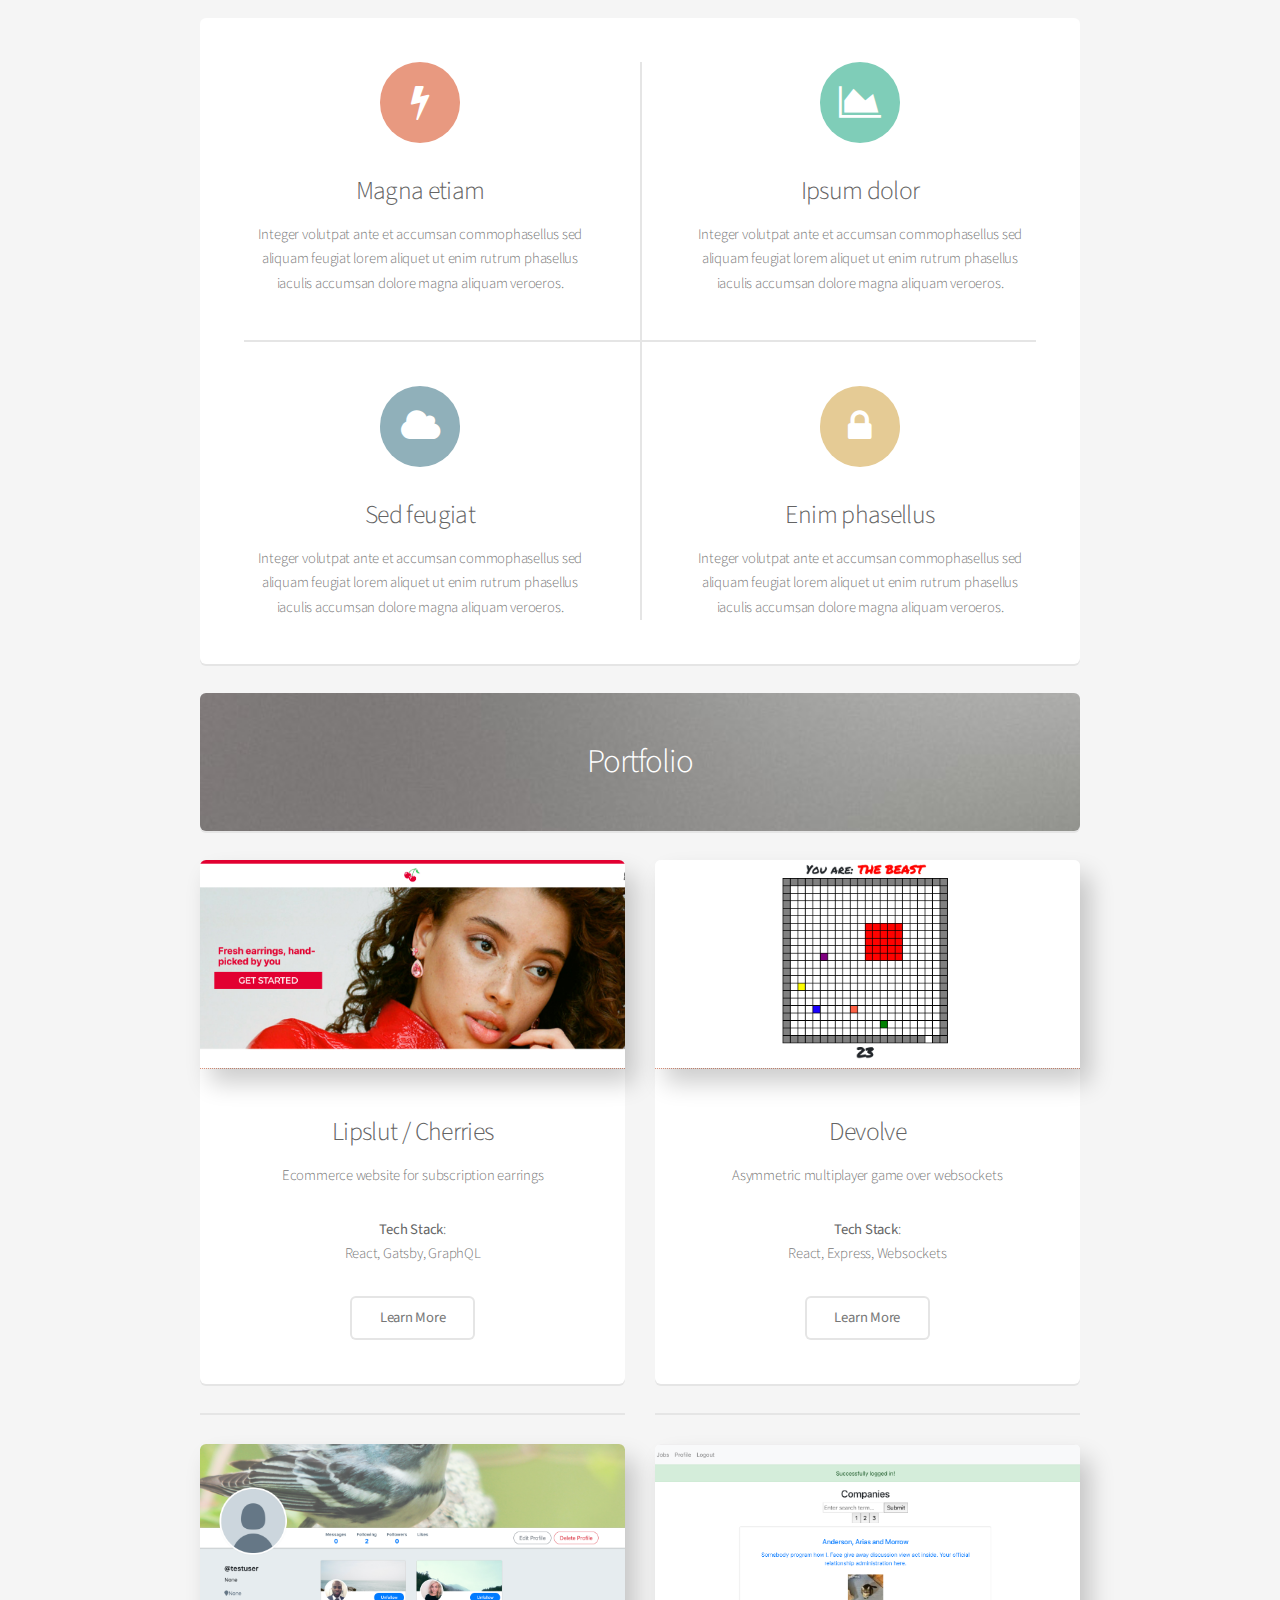
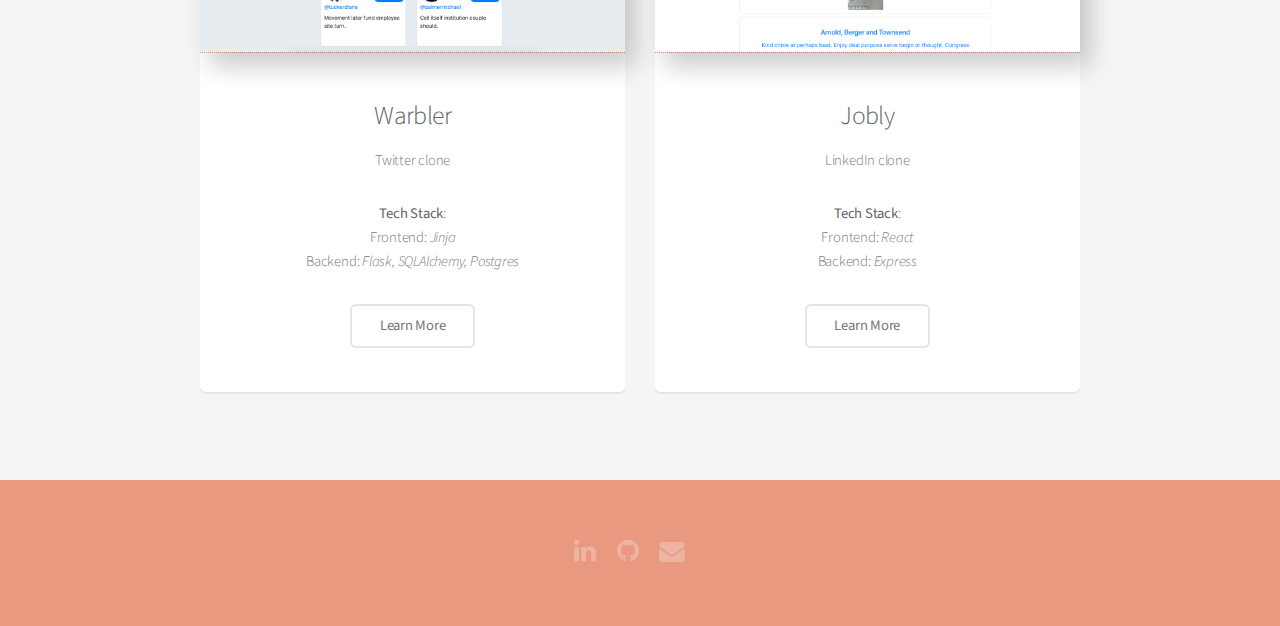
==== commit 33605ce9: "adding jobly page" ====
--- a/index.html
+++ b/index.html
@@ -158,7 +158,7 @@
 											</div></a></span>
 								<h3>Devolve</h3>
 								<p>Asymmetric multiplayer game over websockets</p>
-								<p><b>Tech Stack</b>: <br>React, Websockets</p>
+								<p><b>Tech Stack</b>: <br>React, Express, Websockets</p>
 								<ul class="actions special">
 									<li><a href="devolve.html" class="button alt">Learn More</a></li>
 								</ul>
@@ -199,7 +199,7 @@
 								<p>LinkedIn clone</p>
 								<p><b>Tech Stack</b>: 
 									<br>Frontend: <i>React</i>
-									<br>Backend: <i>Node/Express</i>
+									<br>Backend: <i>Express</i>
 								</p>
 								<!-- https://jobly-frontend-superstar.herokuapp.com/ -->
 								<ul class="actions special">
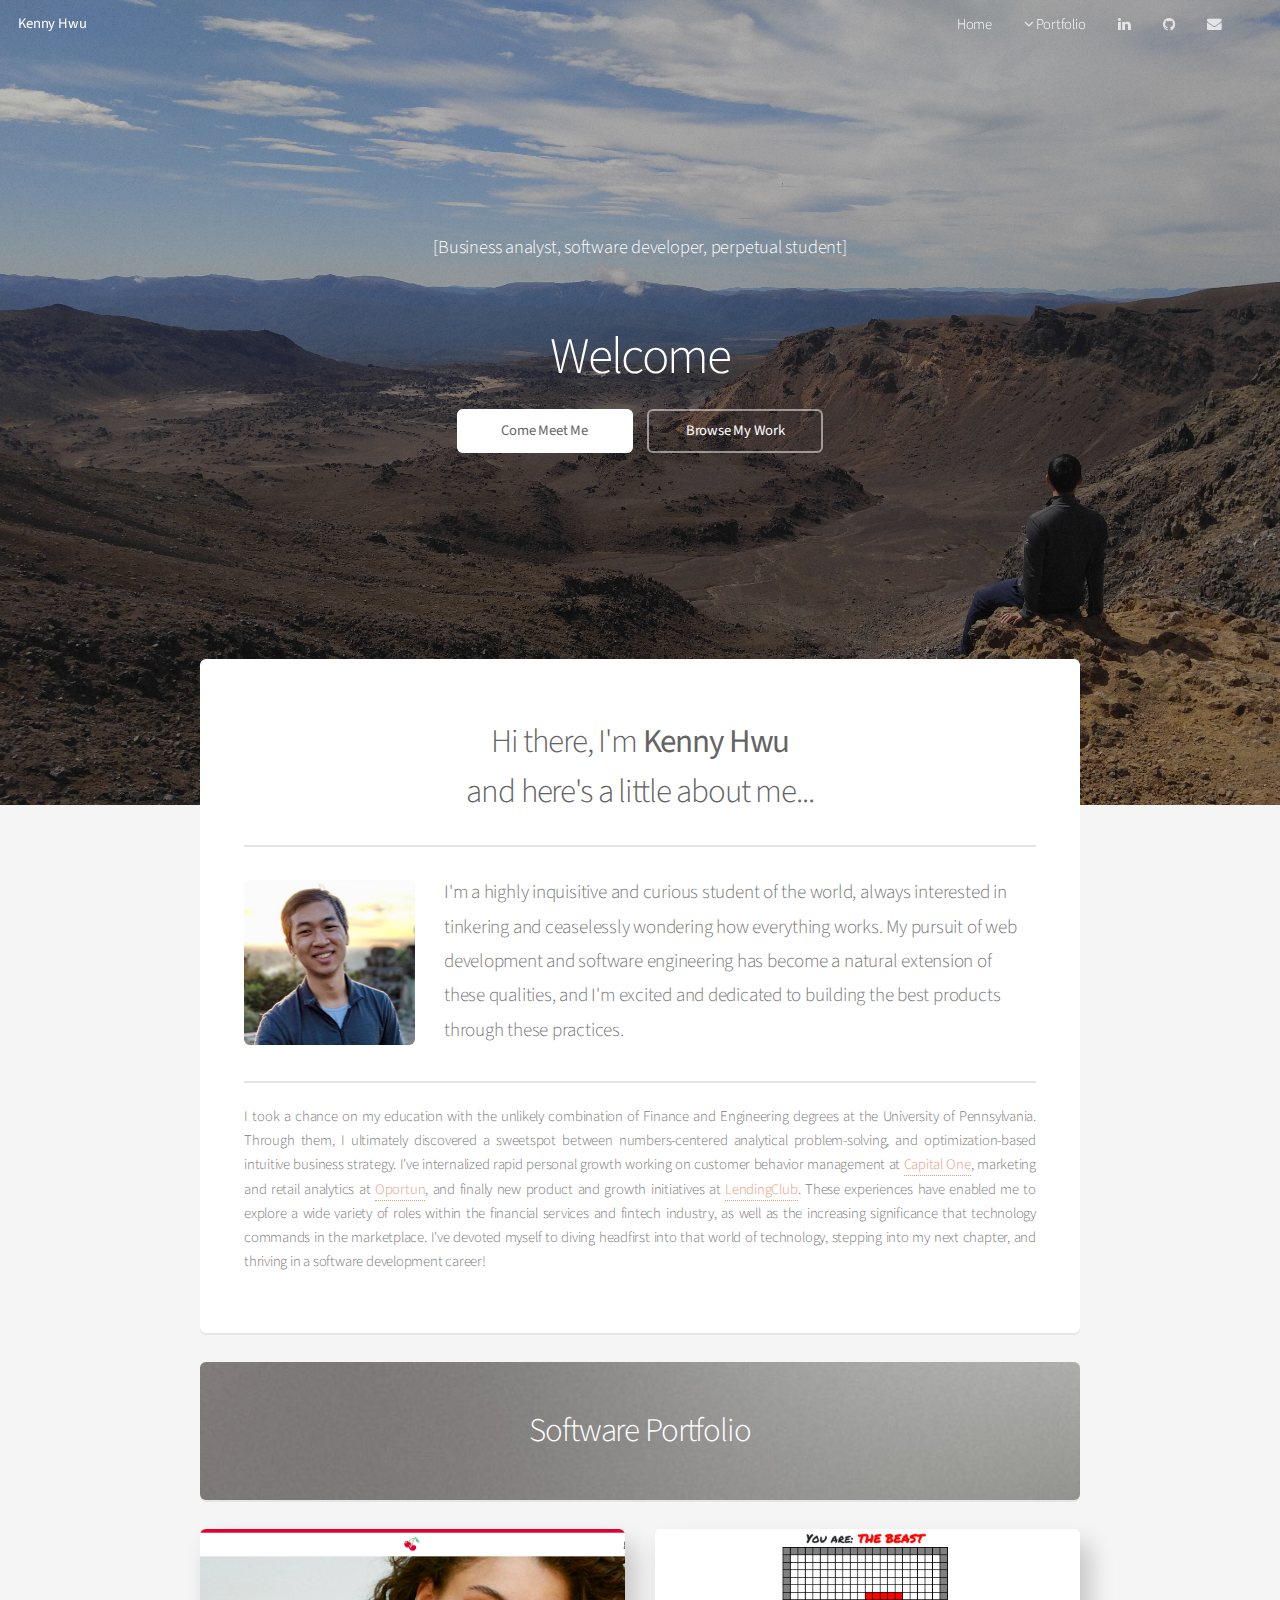
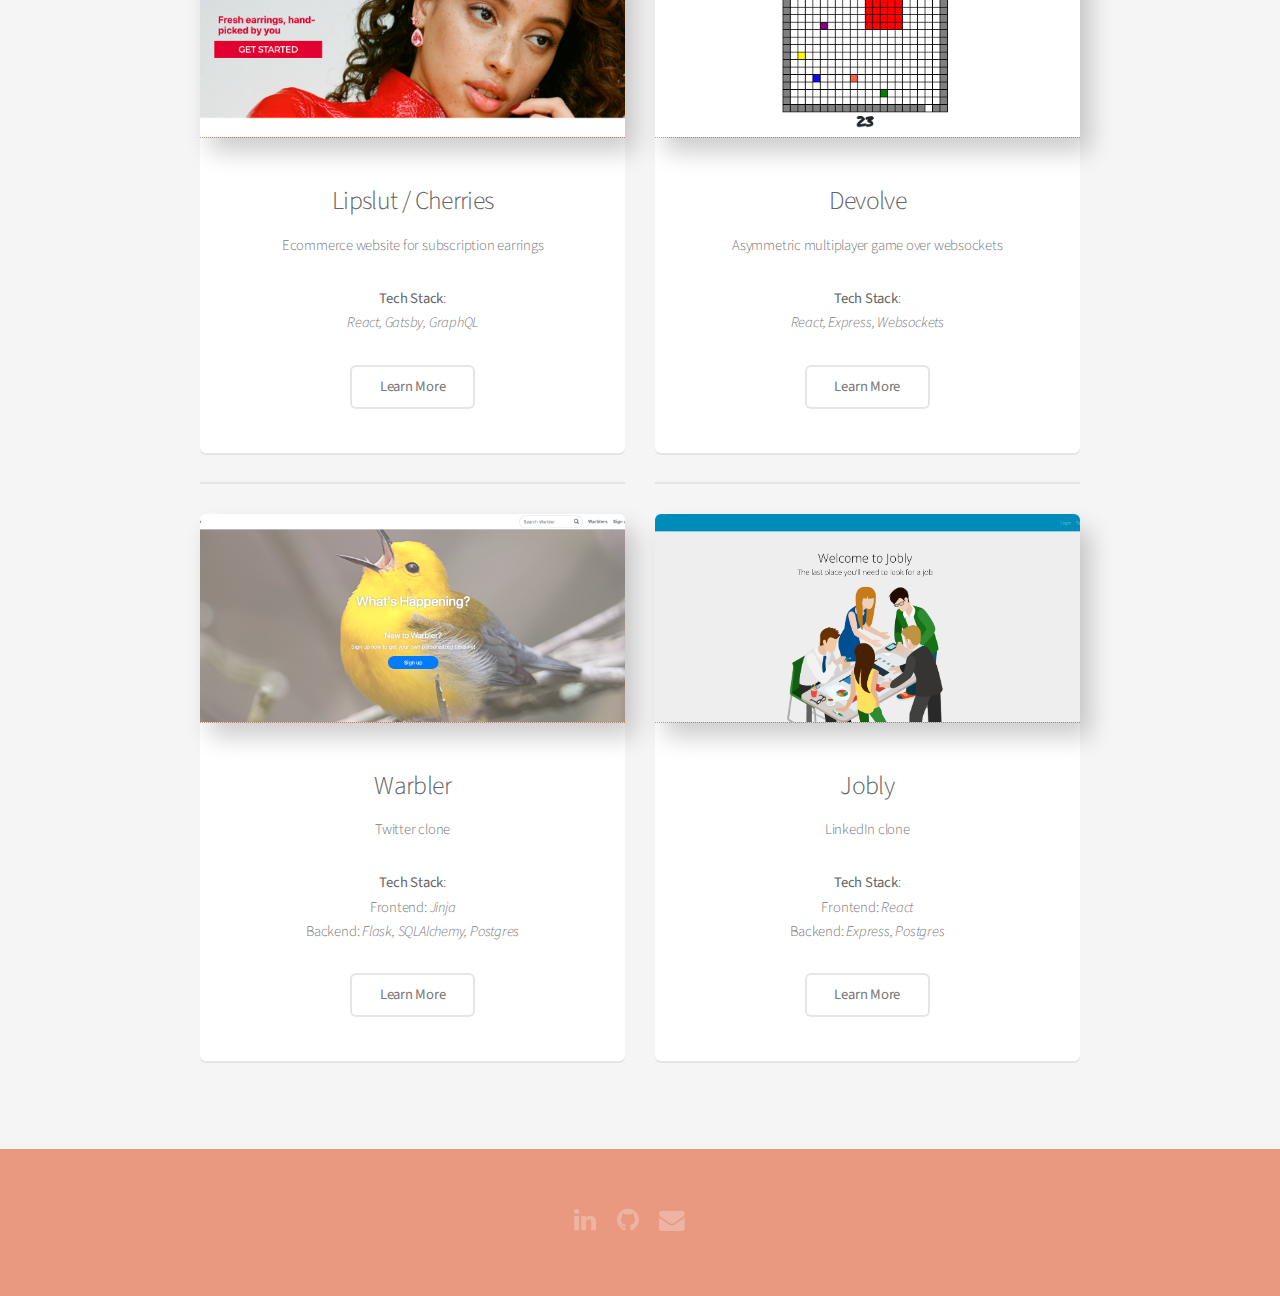
==== commit 5b0607fa: "completed bio in index.html" ====
--- a/index.html
+++ b/index.html
@@ -9,6 +9,7 @@
 		<title>Kenny Hwu</title>
 		<meta charset="utf-8" />
 		<meta name="viewport" content="width=device-width, initial-scale=1, user-scalable=no" />
+		<link rel="shortcut icon" href="./images/kh_logo.png">
 		<link rel="stylesheet" href="assets/css/main.css" />
 		<link rel="stylesheet" href="https://use.fontawesome.com/releases/v5.6.3/css/all.css" integrity="sha384-UHRtZLI+pbxtHCWp1t77Bi1L4ZtiqrqD80Kn4Z8NTSRyMA2Fd33n5dQ8lWUE00s/" crossorigin="anonymous">
 	</head>
@@ -28,31 +29,9 @@
 										<li><a href="devolve.html">Devolve</a></li>
 										<li><a href="warbler.html">Warbler</a></li>
 										<li><a href="jobly.html">Jobly</a></li>
-										<!-- <li><a href="microblog.html">Microblog</a></li> -->
 									</ul>
 								</li>
-								
 							</li>
-							<!-- <li>
-								<a href="#" class="icon fa-angle-down">Menu</a>
-								<ul>
-									<li><a href="generic.html">Generic</a></li>
-									<li><a href="elements.html">Elements</a></li>
-									<li>
-										<a href="#portfolio" class="icon fa-angle-down"> Portfolio</a>
-										<ul>
-											<li><a href="cherries.html">Lipslut/Cherries</a></li>
-											<li><a href="devolve.html">Devolve</a></li>
-											<li><a href="warbler.html">Warbler</a></li>
-											<li><a href="jobly.html">Jobly</a></li>
-											<li><a href="microblog.html">Microblog</a></li>
-										</ul>
-									</li>
-									<li><a href="contact.html">Contact</a></li>
-
-								</ul>
-								
-							</li> -->
 							<li><a href="https://www.linkedin.com/in/kennywhwu/" class="icon fa-linkedin" target="_blank"><span class="label">LinkedIn</span></a></li>
 							<li><a href="https://github.com/kennywhwu" class="icon fa-github" target="_blank"><span class="label">Github</span></a></li>
 							<li><a href="mailto:kennywhwu@gmail.com" class="icon fa-envelope" target="_blank"><span class="label">Email</span></a></li>
@@ -63,9 +42,9 @@
 
 			<!-- Banner -->
 				<section id="banner">
+					<p>[Business analyst, software developer, perpetual student]</p>
 					<h2>Welcome</h2>
 					<!-- <div class="container"><span class="image featured">	<img class="" src="images/kenny_profile.jpg" alt="kenny_profile"></span></div> -->
-					<p>Another lame portfolio website from a wannabe engineer</p>
 					<ul class="actions special">
 						<li><a href="#about-me" class="button primary">Come Meet Me</a></li>
 						<li><a href="#portfolio" class="button">Browse My Work</a></li>
@@ -77,55 +56,30 @@
 
 					<section id="about-me" class="box special">
 						<header class="major">
-							<h2>Hi, I'm Kenny Hwu
+							<h2>Hi there, I'm <b>Kenny Hwu</b>
 							<br />
-							and I'm on your phone</h2>
-							<p>
-									Hello there!  My name is Kenny Hwu, 
-									and I am a highly inquisitive and curious student of the world, always interested in tinkering and ceaselessly wondering how everything works.  My pursuit of web development and software engineering is an extension of these qualities, and I am excited and dedicated to building the best products through these practices.
-								</p>
+							and here's a little about me...</h2>
 							
-							<p>
-								I took a chance with my education to pursue the unlikely combination of Finance and Biomedical Engineering at the University of Pennsylvania, ultimately discovering a sweetspot between numbers-centered analytical problem-solving, and optimization-based intuitive business strategy.
+							<p class="profile-subheader">
+								<span class="image left profile-container">
+									<img src="images/kenny_profile2.jpg" alt="" class="profile"/>
+								</span>
+									I'm a highly inquisitive and curious student of the world, always interested in tinkering and ceaselessly wondering how everything works.  My pursuit of web development and software engineering has become a natural extension of these qualities, and I'm excited and dedicated to building the best products through these practices.
 							</p>
-							<p>
-								My career has centered me around data analytics and growth strategy. From customer behavior management at Capital One, to marketing and retail analytics at Oportun, and finally new product and growth initiatives at LendingClub, I have been able to explore a wide variety of roles within the financial services and fintech industry.  I'm now ready to step into the next chapter and pursue a career in engineering!
+							
+							<p class="profile-body">
+								I took a chance on my education with the unlikely combination of Finance and Engineering degrees at the University of Pennsylvania. Through them, I ultimately discovered a sweetspot between numbers-centered analytical problem-solving, and optimization-based intuitive business strategy. I've internalized rapid personal growth working on customer behavior management at <a href="https://www.capitalone.com/" target="_blank">Capital One</a>, marketing and retail analytics at <a href="https://www.oportun.com/en/" target="_blank">Oportun</a>, and finally new product and growth initiatives at <a href="https://www.lendingclub.com/" target="_blank">LendingClub</a>.  
+								These experiences have enabled me to explore a wide variety of roles within the financial services and fintech industry, as well as the increasing significance that technology commands in the marketplace.  
+								I've devoted myself to diving headfirst into that world of technology, stepping into my next chapter, and thriving in a software development career!
 							</p>
-							<p>
-								Outside of my career and knowledge pursuits, I focus my time on mental, physical, and social upkeep.  Whether it's through enjoying the little victories in board/video games, tapping out on kettlebell workouts, or dragging friends out on Bay Area day trips, I find significant revitalization in life's R&R.
-							</p>
+							<!-- <p class="profile-body">							
+								Outside of my career and knowledge pursuits, I focus my time on mental, physical, and social upkeep.  Whether it's enjoying the little victories in board/video games, tapping out on kettlebells, or dragging friends out on Bay Area day trips, I treasure the significant revitalization in life's R&R.
+							</p> -->
 						</header>
-						<span class="image featured"><img src="images/pic01.jpg" alt="" /></span>
 					</section>
 
-					<section class="box special features">
-						<div class="features-row">
-							<section>
-								<span class="icon major fa-bolt accent2"></span>
-								<h3>Magna etiam</h3>
-								<p>Integer volutpat ante et accumsan commophasellus sed aliquam feugiat lorem aliquet ut enim rutrum phasellus iaculis accumsan dolore magna aliquam veroeros.</p>
-							</section>
-							<section>
-								<span class="icon major fa-area-chart accent3"></span>
-								<h3>Ipsum dolor</h3>
-								<p>Integer volutpat ante et accumsan commophasellus sed aliquam feugiat lorem aliquet ut enim rutrum phasellus iaculis accumsan dolore magna aliquam veroeros.</p>
-							</section>
-						</div>
-						<div class="features-row">
-							<section>
-								<span class="icon major fa-cloud accent4"></span>
-								<h3>Sed feugiat</h3>
-								<p>Integer volutpat ante et accumsan commophasellus sed aliquam feugiat lorem aliquet ut enim rutrum phasellus iaculis accumsan dolore magna aliquam veroeros.</p>
-							</section>
-							<section>
-								<span class="icon major fa-lock accent5"></span>
-								<h3>Enim phasellus</h3>
-								<p>Integer volutpat ante et accumsan commophasellus sed aliquam feugiat lorem aliquet ut enim rutrum phasellus iaculis accumsan dolore magna aliquam veroeros.</p>
-							</section>
-						</div>
-					</section>
 					<!-- Portfolio -->
-					<section id="portfolio" class="box special" ><h2>Portfolio</h2>
+					<section id="portfolio" class="box special" ><h2>Software Portfolio</h2>
 							</section>
 					<div class="row">
 						<div class="col-6 col-12-narrower">
@@ -141,7 +95,7 @@
 								</span>
 								<h3>Lipslut / Cherries</h3>
 								<p>Ecommerce website for subscription earrings</p>
-								<p><b>Tech Stack</b>: <br>React, Gatsby, GraphQL</p>
+								<p><b>Tech Stack</b>: <br><i>React, Gatsby, GraphQL</i></p>
 								<ul class="actions special">
 									<li><a href="cherries.html" class="button alt">Learn More</a></li>
 								</ul>
@@ -158,7 +112,7 @@
 											</div></a></span>
 								<h3>Devolve</h3>
 								<p>Asymmetric multiplayer game over websockets</p>
-								<p><b>Tech Stack</b>: <br>React, Express, Websockets</p>
+								<p><b>Tech Stack</b>: <br><i>React, Express, Websockets</i></p>
 								<ul class="actions special">
 									<li><a href="devolve.html" class="button alt">Learn More</a></li>
 								</ul>
@@ -171,7 +125,7 @@
 						<div class="col-6 col-12-narrower">
 
 							<section class="box special">
-								<span class="image featured"><a href="warbler.html" class="glow-photo"><img src="images/warbler03.png" alt="" />
+								<span class="image featured"><a href="warbler.html" class="glow-photo"><img src="images/warbler01.png" alt="" />
 								<div class="glow-wrap">
 										<i class="glow"></i>
 										</div></a></span>
@@ -181,17 +135,15 @@
 									<br>Frontend: <i>Jinja</i>
 									<br>Backend: <i>Flask, SQLAlchemy, Postgres</i>
 								</p>
-								<!-- https://warbler-dream-team.herokuapp.com/ -->
 								<ul class="actions special">
 									<li><a href="warbler.html" class="button alt">Learn More</a></li>
 								</ul>
 							</section>
-							<!-- <hr> -->
 						</div>
 						<div class="col-6 col-12-narrower">
 
 							<section class="box special">
-								<span class="image featured"><a href="jobly.html" class="glow-photo"><img src="images/jobly03.png" alt="" />
+								<span class="image featured"><a href="jobly.html" class="glow-photo"><img src="images/jobly01.png" alt="" />
 								<div class="glow-wrap">
 										<i class="glow"></i>
 										</div></a></span>
@@ -199,78 +151,28 @@
 								<p>LinkedIn clone</p>
 								<p><b>Tech Stack</b>: 
 									<br>Frontend: <i>React</i>
-									<br>Backend: <i>Express</i>
+									<br>Backend: <i>Express, Postgres</i>
 								</p>
-								<!-- https://jobly-frontend-superstar.herokuapp.com/ -->
 								<ul class="actions special">
 									<li><a href="jobly.html" class="button alt">Learn More</a></li>
 								</ul>
 							</section>
-							<!-- <hr> -->
 						</div>
 					</div>
-					<!-- <div class="row">
-						<div class="col-6 col-12-narrower">
-
-							<section class="box special">
-								<span class="image featured"><a href="microblog.html" class="glow-photo"><img src="images/microblog01.png" alt="" />
-								<div class="glow-wrap">
-										<i class="glow"></i>
-										</div></a></span>
-								<h3>Microblog</h3>
-								<p>Website for creating short posts and comments</p>
-								<p><b>Tech Stack</b>: 
-									<br>Frontend: <i>React, Redux</i>
-									<br>Backend: <i>Node/Express</i>
-								<ul class="actions special">
-									<li><a href="microblog.html" class="button alt">Learn More</a></li>
-								</ul>
-							</section>
-							<hr>
-						</div>
-					
-					</div> -->
 
 
 				</section>
 
-			<!-- CTA -->
-				<!-- <section id="cta">
-
-					<h2>Sign up for beta access</h2>
-					<p>Blandit varius ut praesent nascetur eu penatibus nisi risus faucibus nunc.</p>
-
-					<form>
-						<div class="row gtr-50 gtr-uniform">
-							<div class="col-8 col-12-mobilep">
-								<input type="email" name="email" id="email" placeholder="Email Address" />
-							</div>
-							<div class="col-4 col-12-mobilep">
-								<input type="submit" value="Sign Up" class="fit" />
-							</div>
-						</div>
-					</form>
-
-				</section> -->
 
 			<!-- Footer -->
 			<footer id="footer">
 					<ul class="icons">
-						<!-- <li><a href="#" class="icon fa-twitter"><span class="label">Twitter</span></a></li>
-						<li><a href="#" class="icon fa-facebook"><span class="label">Facebook</span></a></li>
-						<li><a href="#" class="icon fa-instagram"><span class="label">Instagram</span></a></li>
-						<li><a href="#" class="icon fa-github"><span class="label">Github</span></a></li>
-						<li><a href="#" class="icon fa-dribbble"><span class="label">Dribbble</span></a></li>
-						<li><a href="#" class="icon fa-google-plus"><span class="label">Google+</span></a></li> -->
 						<li><a href="https://www.linkedin.com/in/kennywhwu/" class="icon fa-linkedin" target="_blank"><span class="label">LinkedIn</span></a></li>
 						<li><a href="https://github.com/kennywhwu" class="icon fa-github" target="_blank"><span class="label">Github</span></a></li>
 						<li><a href="mailto:kennywhwu@gmail.com" class="icon fa-envelope" target="_blank"><span class="label">Email</span></a></li>
 						<li><a href="files/Kenny Hwu - Resume.pdf" class="icon fa-file-alt" target="_blank"><span class="label">Resume</span></a></li>
 					
 					</ul>
-					<!-- <ul class="copyright">
-						<li>&copy; Untitled. All rights reserved.</li><li>Design: <a href="http://html5up.net">HTML5 UP</a></li>
-					</ul> -->
 				</footer>
 
 		</div>
--- a/assets/css/main.css
+++ b/assets/css/main.css
@@ -2110,6 +2110,8 @@
 section#portfolio {
   background-image: url('../../images/pic02.jpg');
   background-size: 100%;
+  /* width: 70%;
+  margin: 0 auto 3rem auto; */
 }
 
 section#portfolio h2 {
@@ -2124,9 +2126,9 @@
 }
 
 header h2 + p {
-  font-size: 1.25em;
+  font-size: 1.3em;
   margin-top: -1em;
-  line-height: 1.5em;
+  line-height: 1.8em;
 }
 
 header h3 + p {
@@ -2458,6 +2460,15 @@
 
 .box .image.featured:last-child img {
   border-radius: 0 0 6px 6px;
+}
+
+.box img.profile {
+  width: 100%;
+}
+
+.profile-container {
+  width: 24%;
+  min-width: 200px;
 }
 
 /* Icon */
@@ -3188,6 +3199,13 @@
   background-color: rgba(255, 255, 255, 0.2);
 }
 
+.profile-subheader {
+  text-align: left;
+}
+.profile-body {
+  text-align: justify;
+}
+
 .dropotron {
   background: #fff;
   border-radius: 6px;
@@ -3261,12 +3279,11 @@
   background-color: #666;
   background-image: url('images/overlay.png'),
     url('../../images/kenny_banner03.jpg');
-  /* opacity: 1; */
   background-position: top left, center center;
   background-repeat: repeat, no-repeat;
   background-size: auto, cover;
   color: #fff;
-  padding: 12em 0 20em 0;
+  padding: 18em 0 20em 0;
   text-align: center;
 }
 
@@ -3291,7 +3308,7 @@
 
 #banner p {
   font-size: 1.25em;
-  margin-bottom: 1.75em;
+  margin-bottom: 4em;
 }
 
 #banner input[type='submit'],
@@ -3488,7 +3505,7 @@
   /* Banner */
 
   #banner {
-    padding: 16em 0 24em 0;
+    padding: 12em 0 24em 0;
   }
 }
 
@@ -4074,3 +4091,7 @@
   /* border-radius: 6px; */
   transition: all 0.3s cubic-bezier(0.645, 0.045, 0.355, 1);
 }
+
+html {
+  scroll-behavior: smooth;
+}
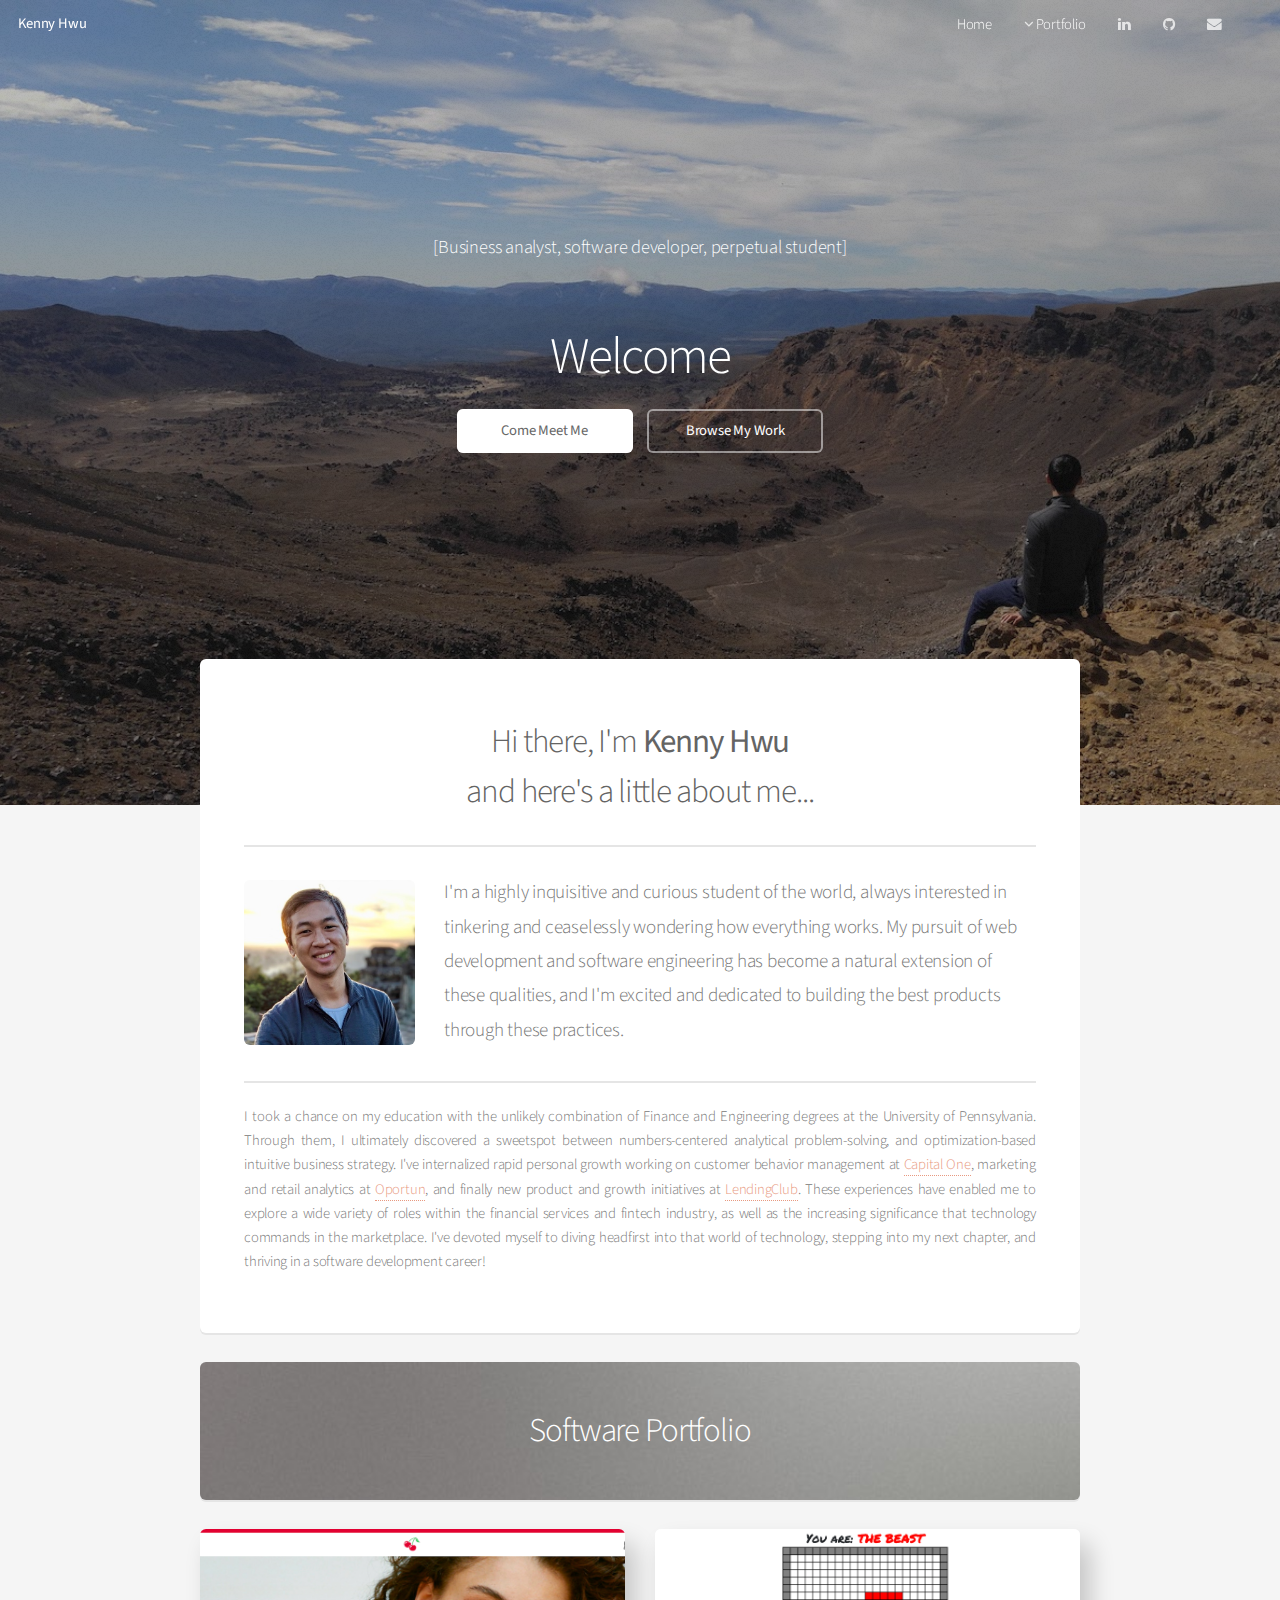
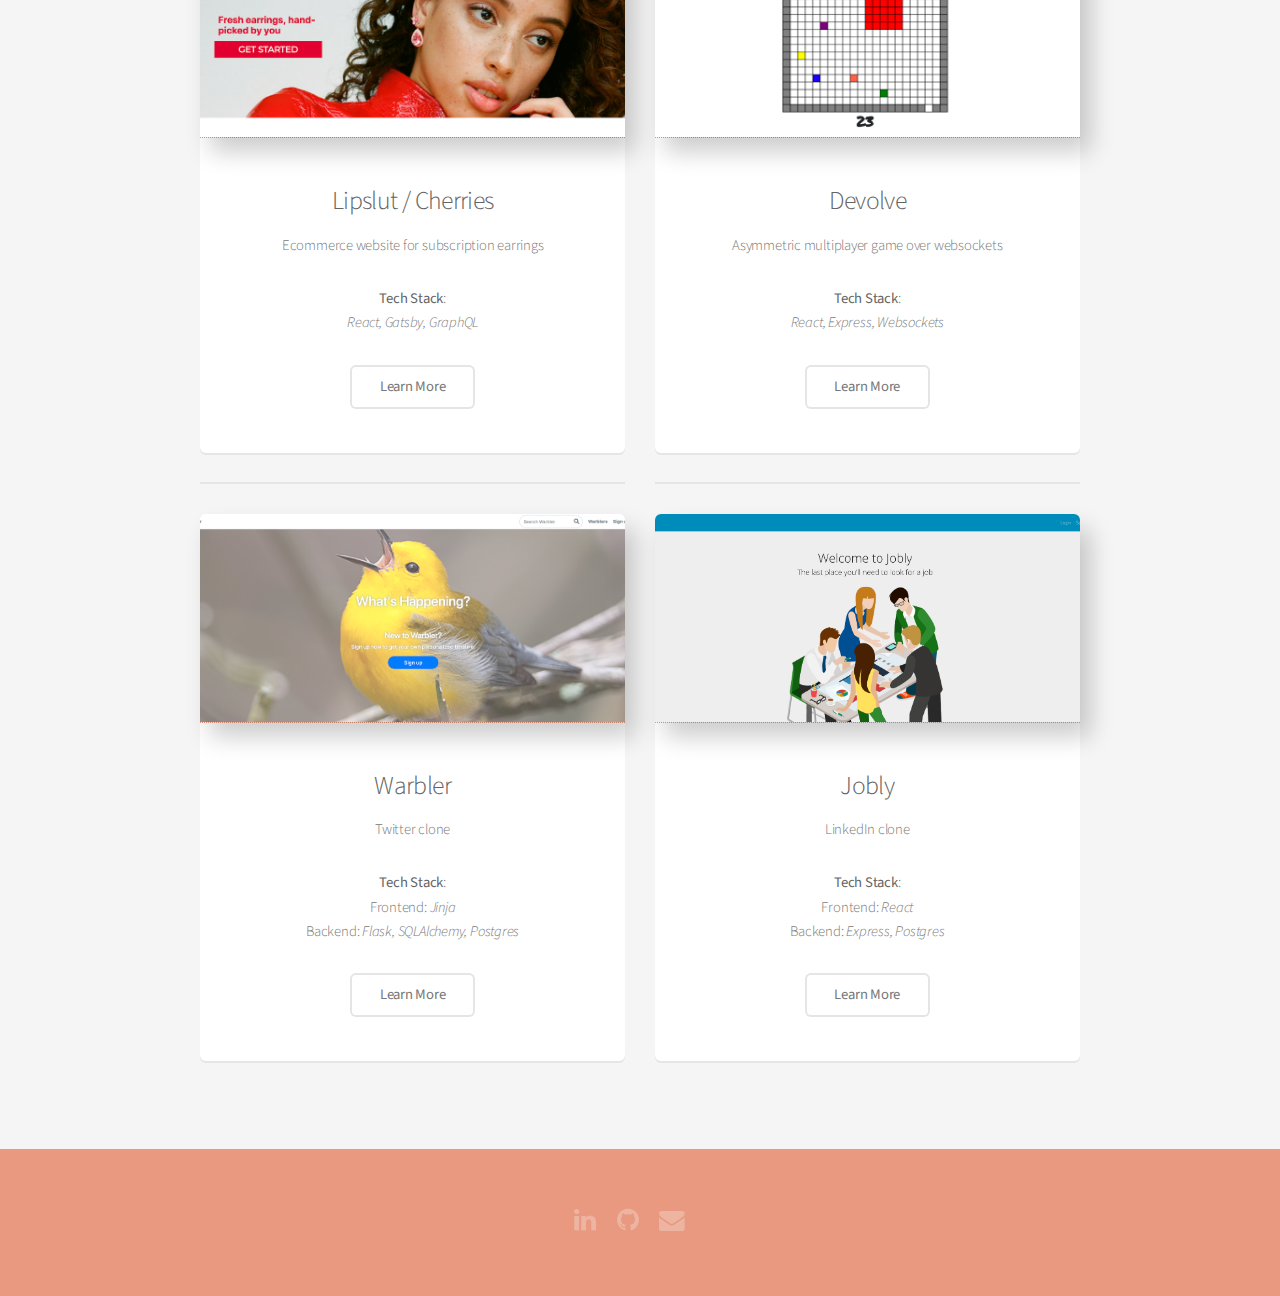
==== commit 063c973f: "fixed navbar portfolio link" ====
--- a/index.html
+++ b/index.html
@@ -23,7 +23,7 @@
 						<ul>
 							<li><a href="index.html">Home</a></li>
 							<li>
-									<a href="#portfolio" class="icon fa-angle-down"> Portfolio</a>
+									<a href="index.html#portfolio" class="icon fa-angle-down"> Portfolio</a>
 									<ul>
 										<li><a href="cherries.html">Lipslut/Cherries</a></li>
 										<li><a href="devolve.html">Devolve</a></li>
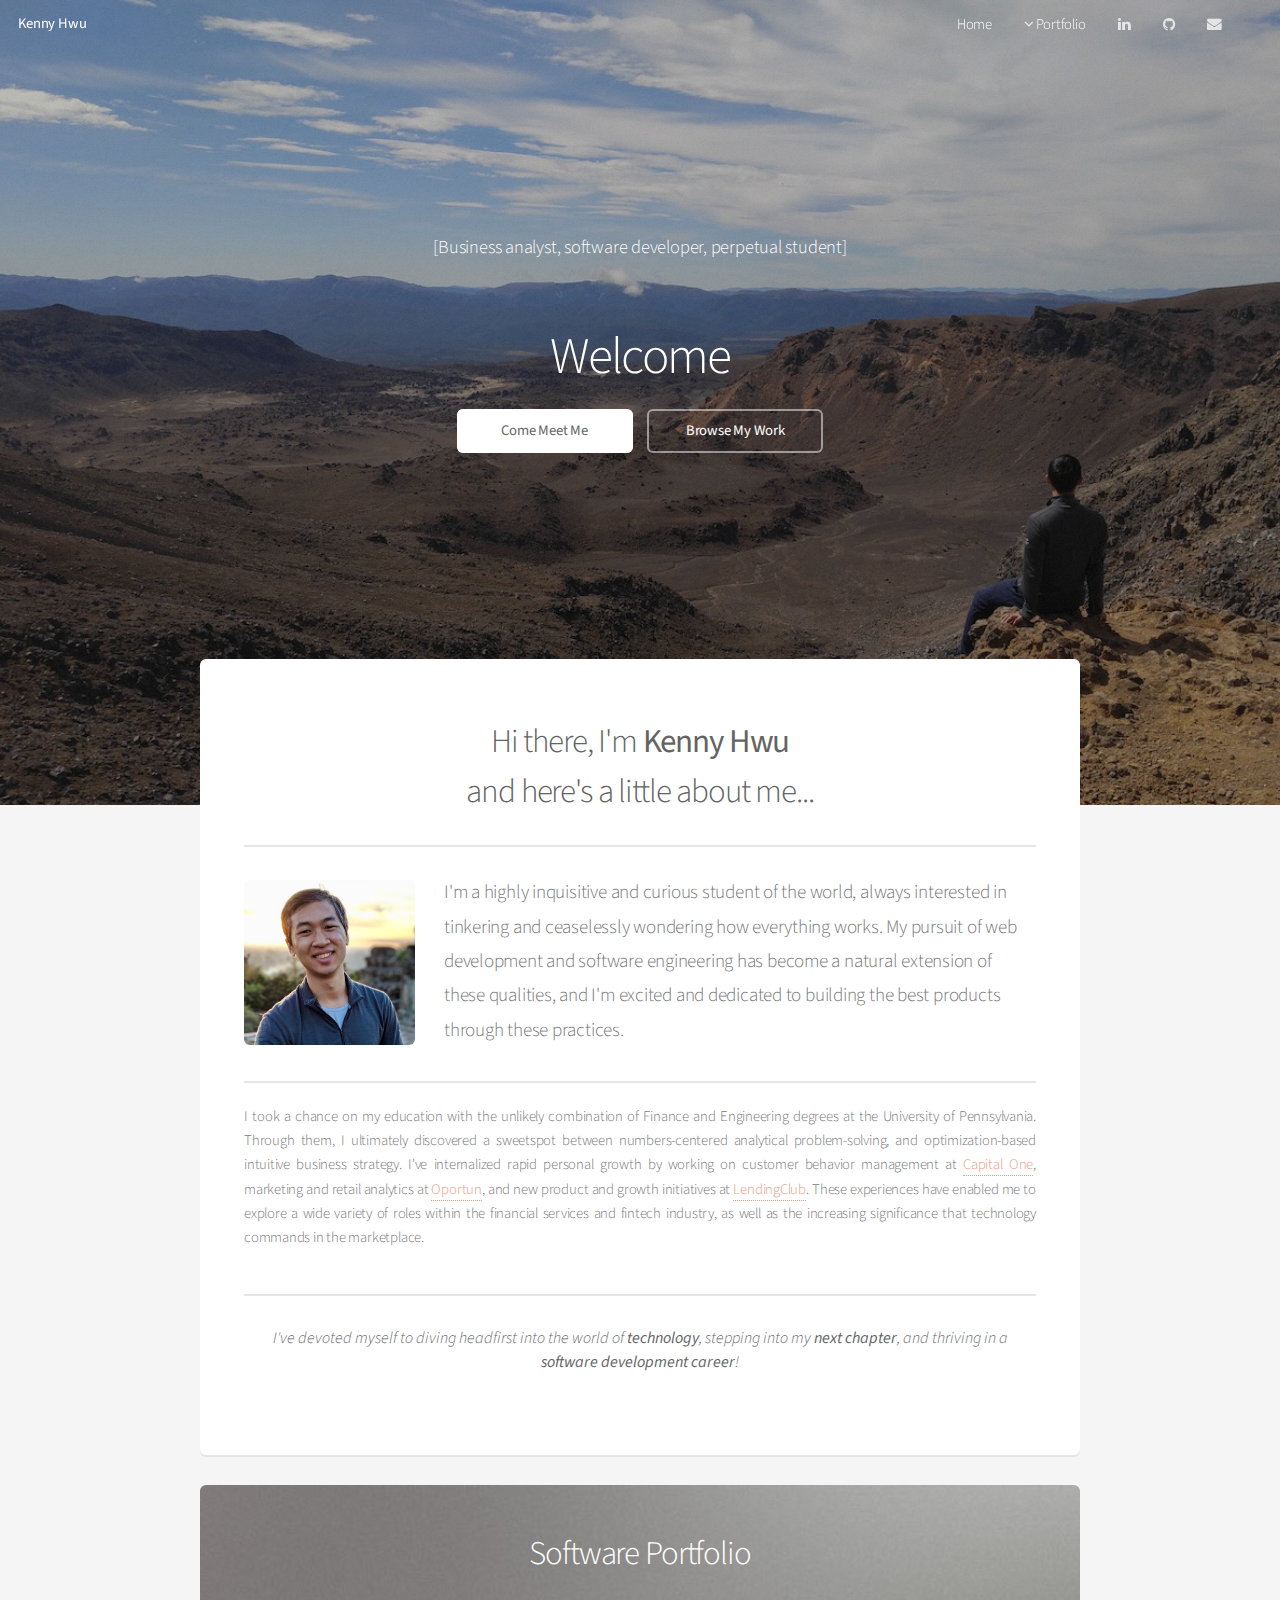
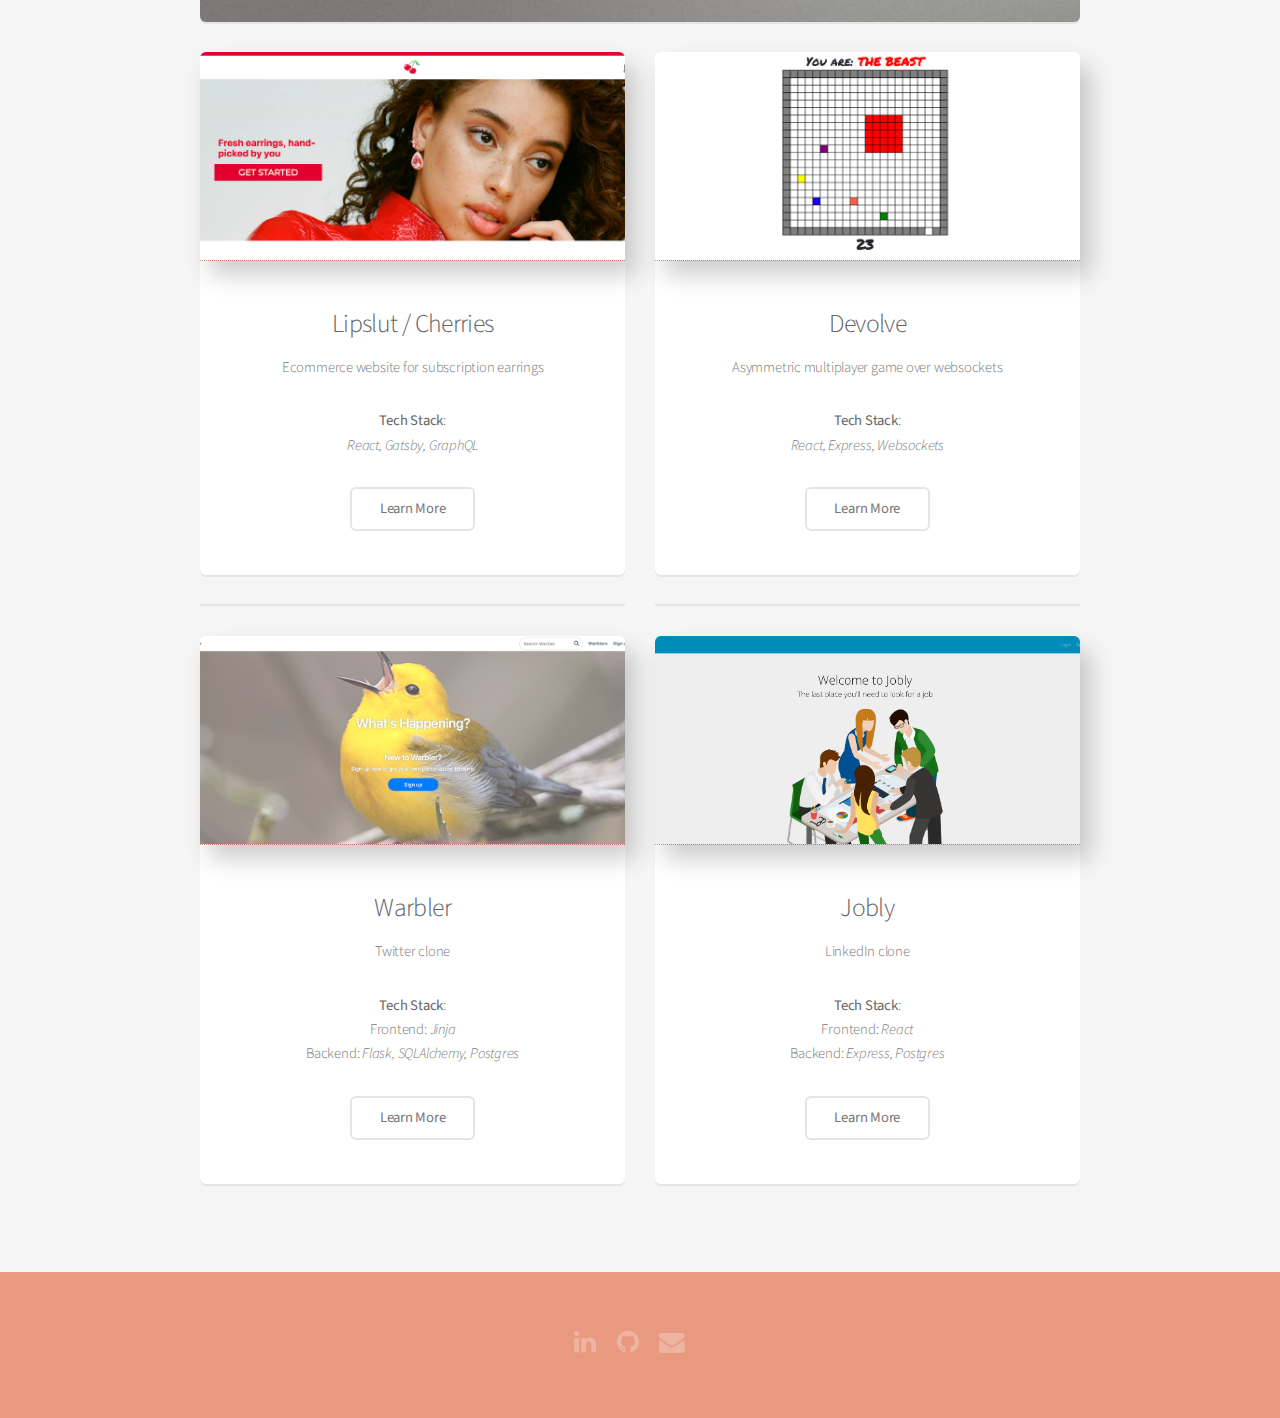
==== commit 58a98485: "separated out last description line" ====
--- a/index.html
+++ b/index.html
@@ -68,10 +68,16 @@
 							</p>
 							
 							<p class="profile-body">
-								I took a chance on my education with the unlikely combination of Finance and Engineering degrees at the University of Pennsylvania. Through them, I ultimately discovered a sweetspot between numbers-centered analytical problem-solving, and optimization-based intuitive business strategy. I've internalized rapid personal growth working on customer behavior management at <a href="https://www.capitalone.com/" target="_blank">Capital One</a>, marketing and retail analytics at <a href="https://www.oportun.com/en/" target="_blank">Oportun</a>, and finally new product and growth initiatives at <a href="https://www.lendingclub.com/" target="_blank">LendingClub</a>.  
+								I took a chance on my education with the unlikely combination of Finance and Engineering degrees at the University of Pennsylvania. Through them, I ultimately discovered a sweetspot between numbers-centered analytical problem-solving, and optimization-based intuitive business strategy. 
+								I've internalized rapid personal growth by working on customer behavior management at <a href="https://www.capitalone.com/" target="_blank">Capital One</a>, marketing and retail analytics at <a href="https://www.oportun.com/en/" target="_blank">Oportun</a>, and new product and growth initiatives at <a href="https://www.lendingclub.com/" target="_blank">LendingClub</a>.  
 								These experiences have enabled me to explore a wide variety of roles within the financial services and fintech industry, as well as the increasing significance that technology commands in the marketplace.  
-								I've devoted myself to diving headfirst into that world of technology, stepping into my next chapter, and thriving in a software development career!
 							</p>
+							<header class="major">
+								<hr>
+								<h4><i>
+								I've devoted myself to diving headfirst into the world of <b>technology</b>, stepping into my <b>next chapter</b>, and thriving in a <b>software development career</b>!
+								</h4></i>
+							</header>
 							<!-- <p class="profile-body">							
 								Outside of my career and knowledge pursuits, I focus my time on mental, physical, and social upkeep.  Whether it's enjoying the little victories in board/video games, tapping out on kettlebells, or dragging friends out on Bay Area day trips, I treasure the significant revitalization in life's R&R.
 							</p> -->
